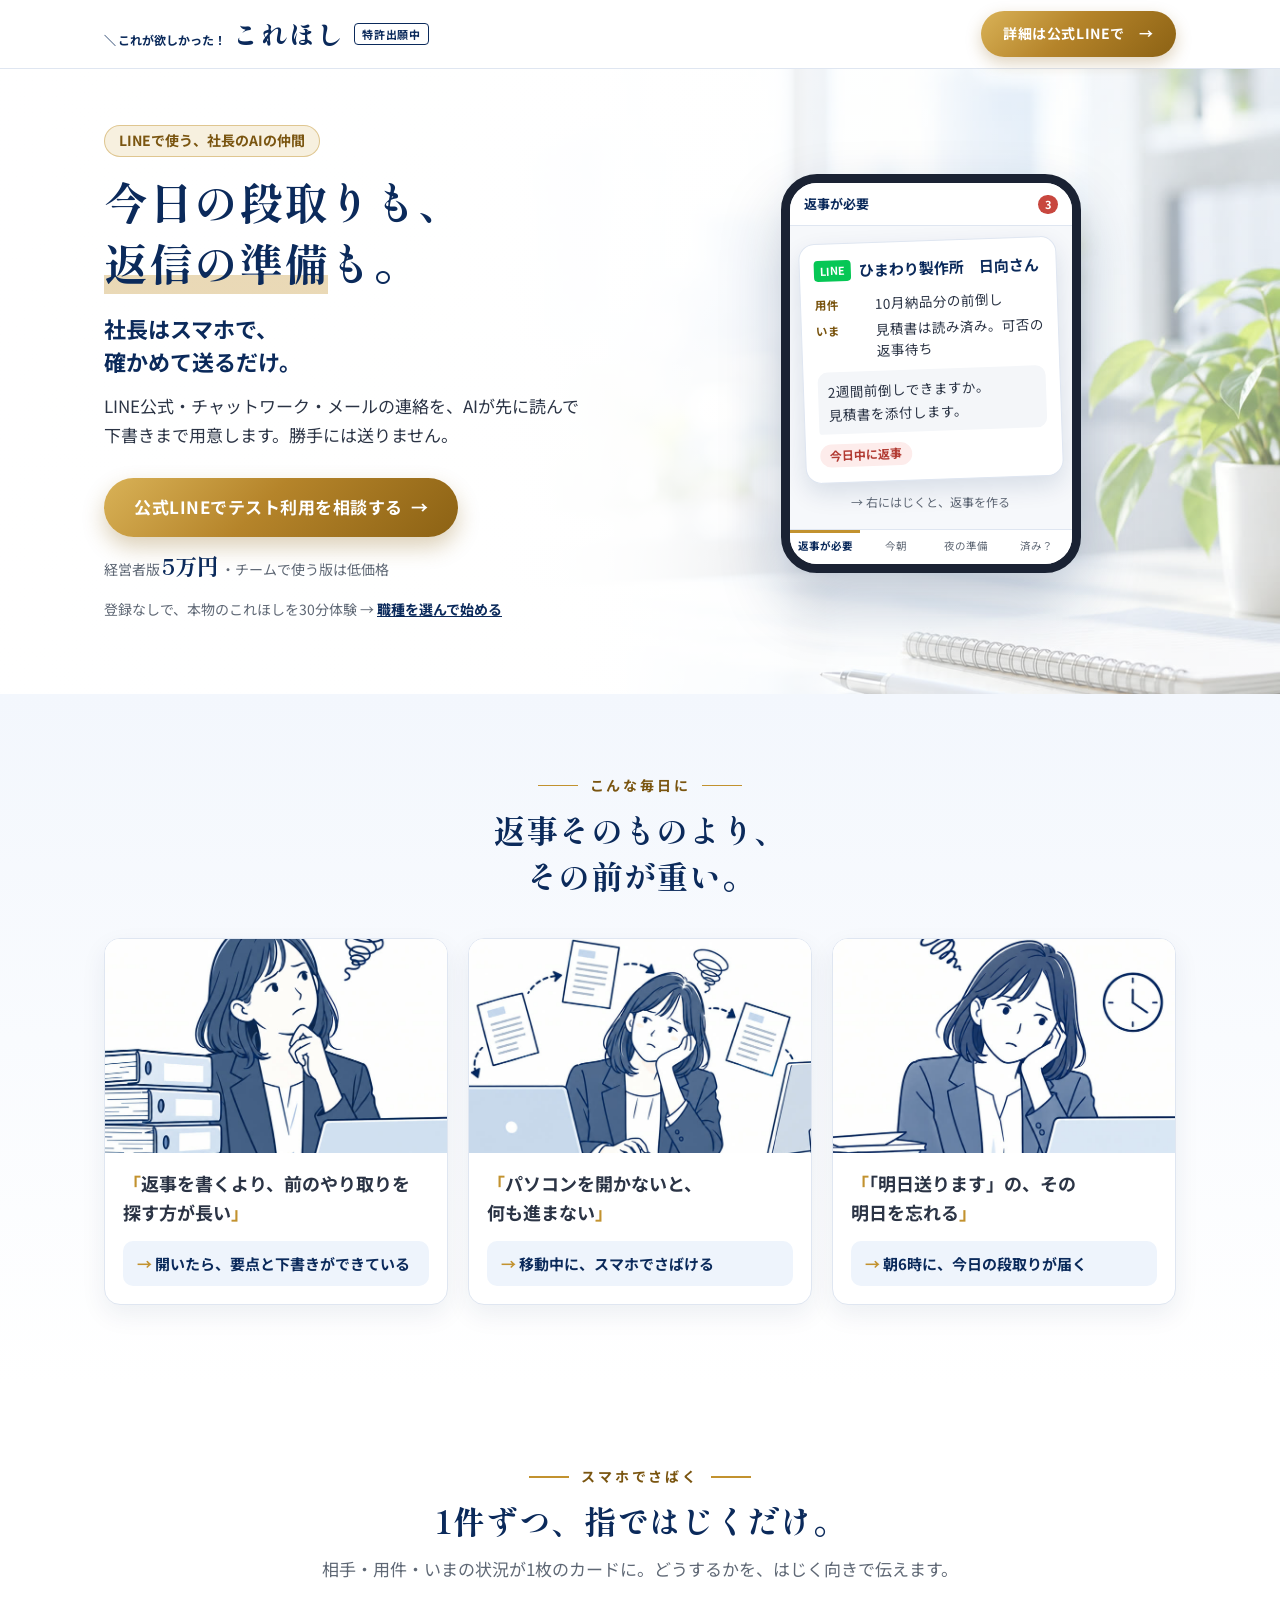
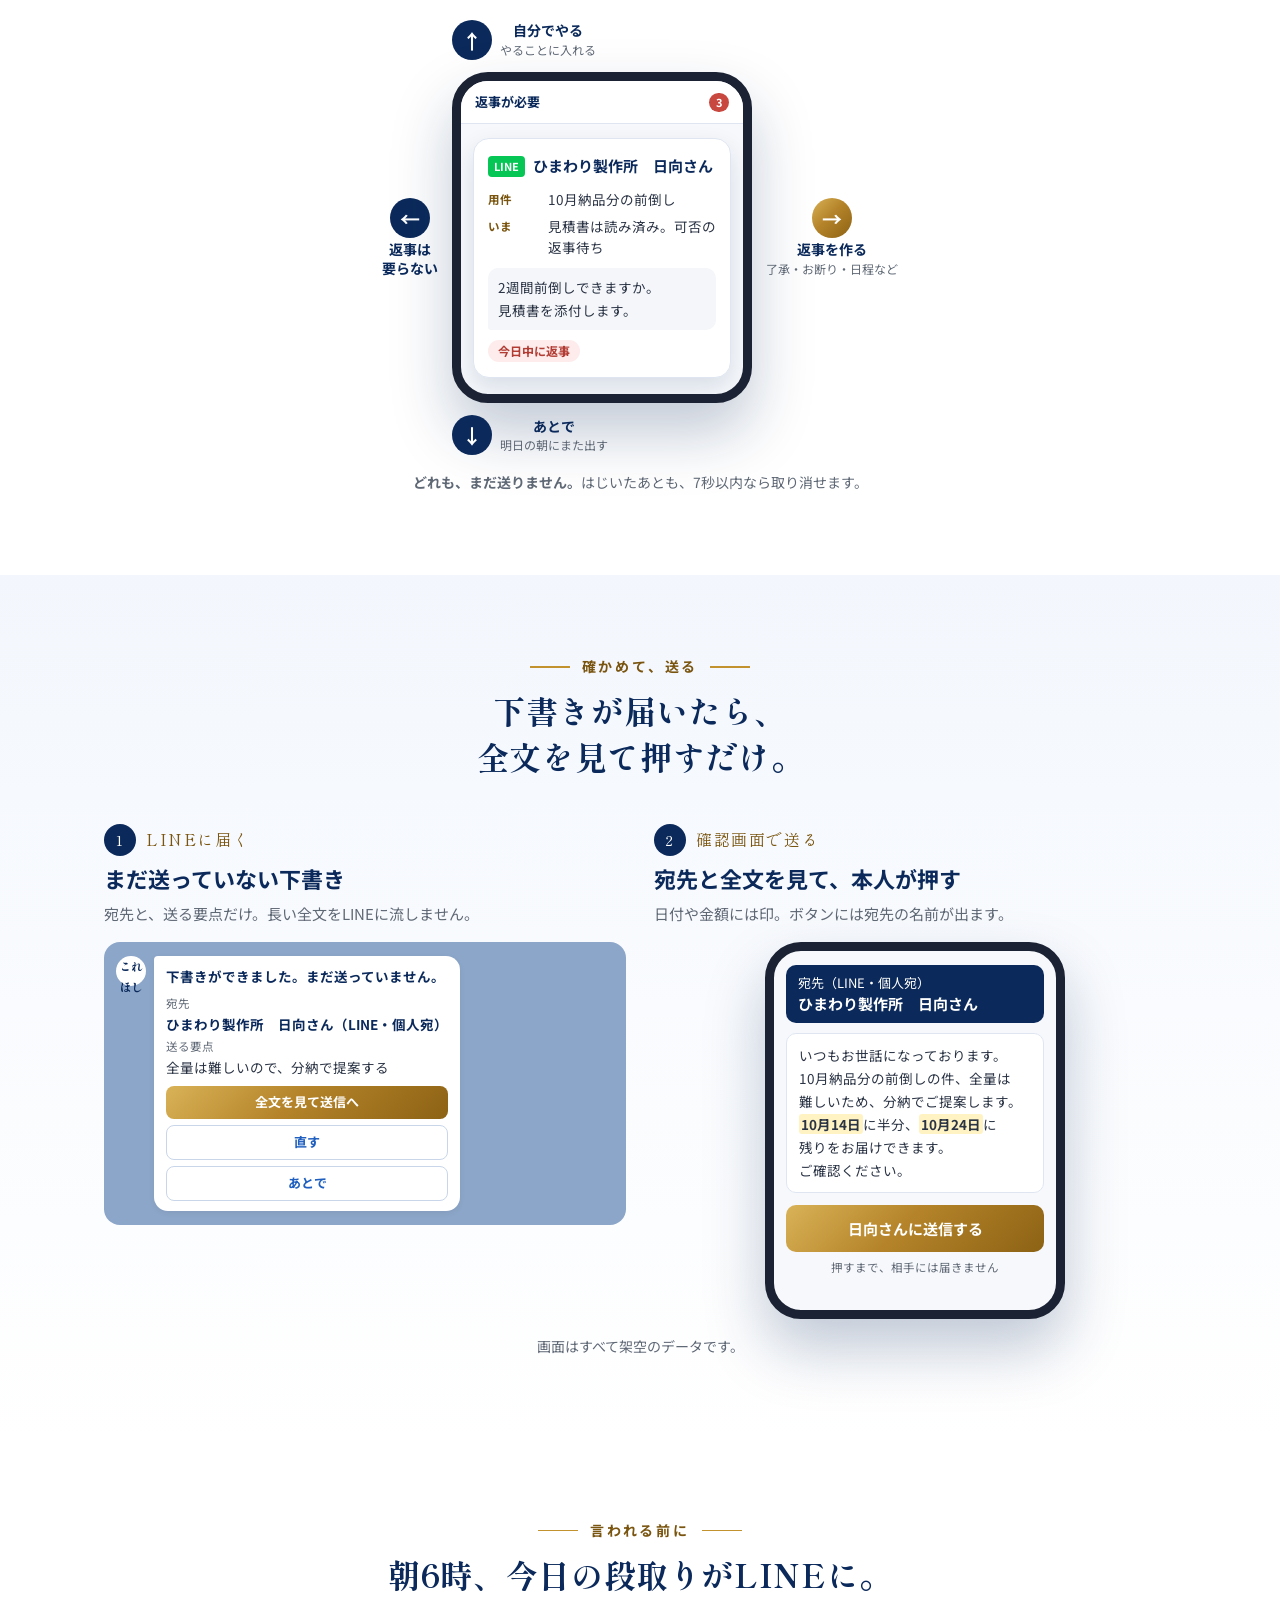
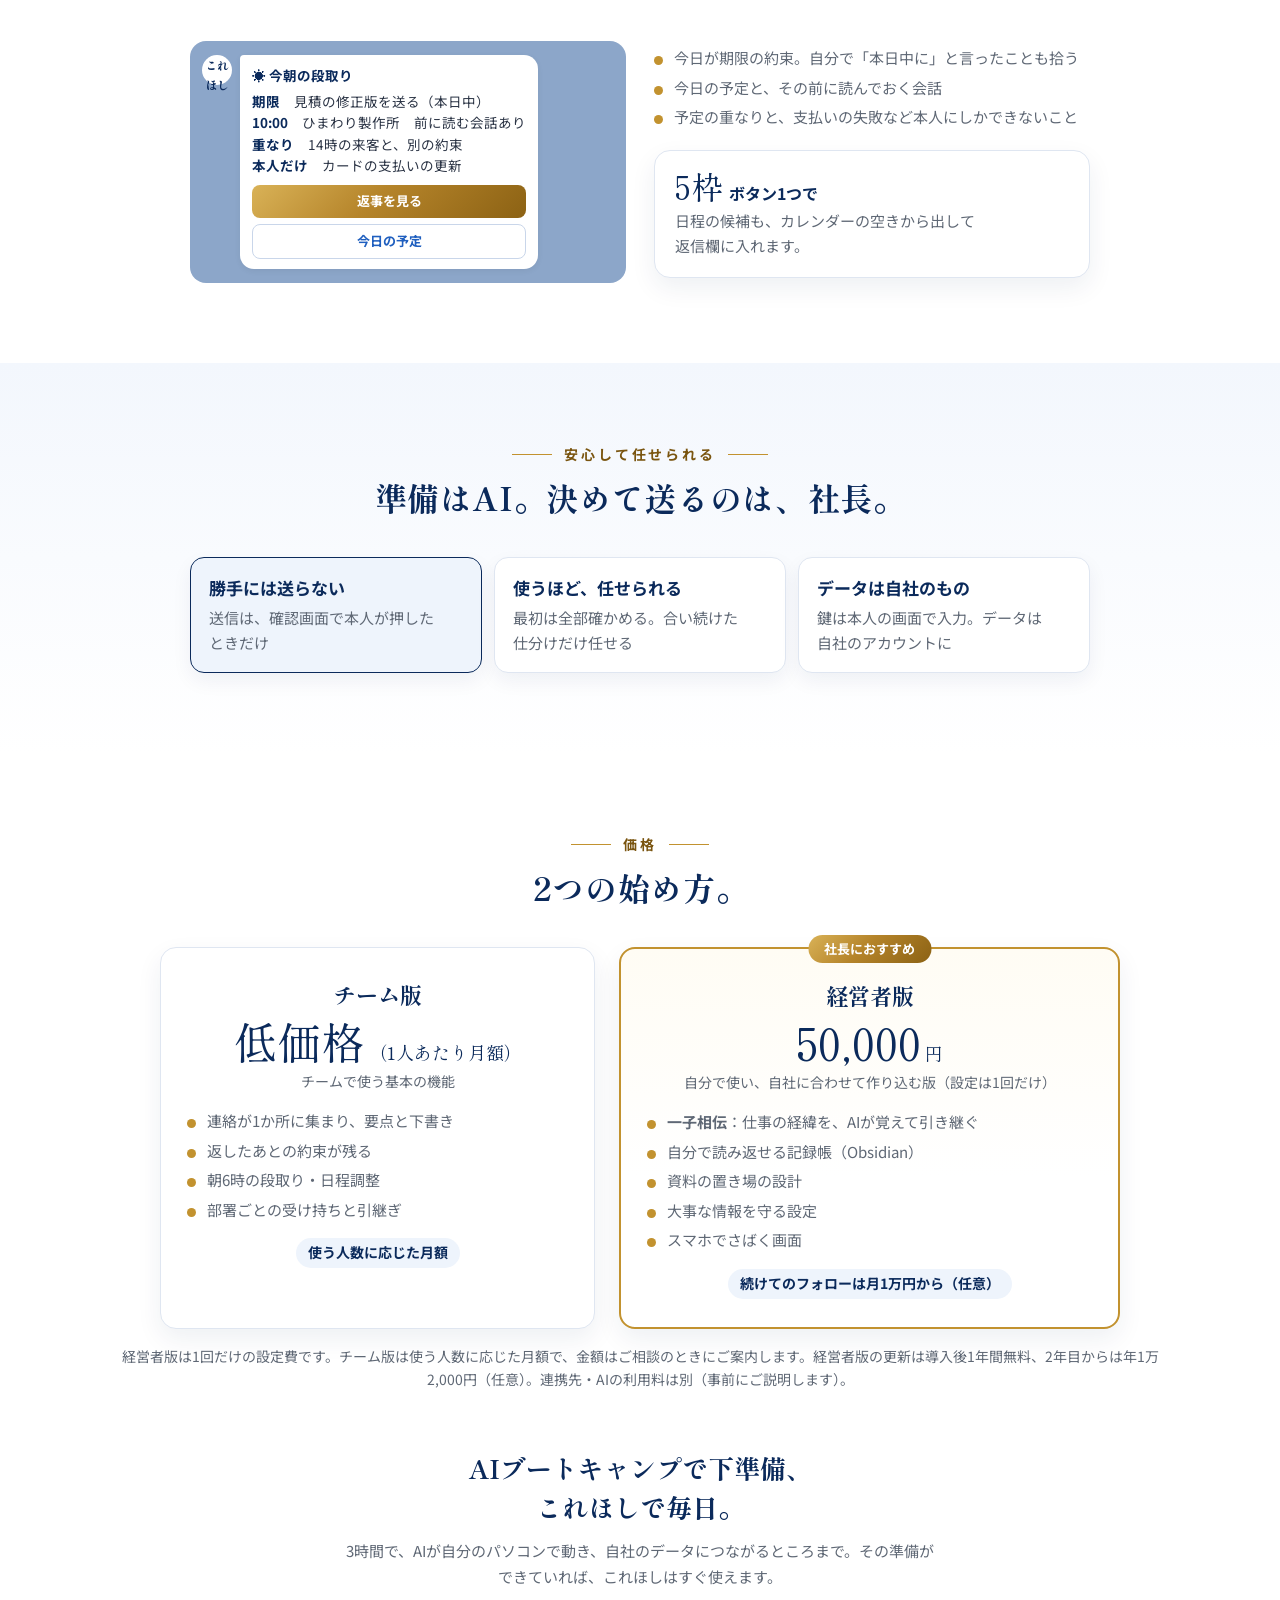
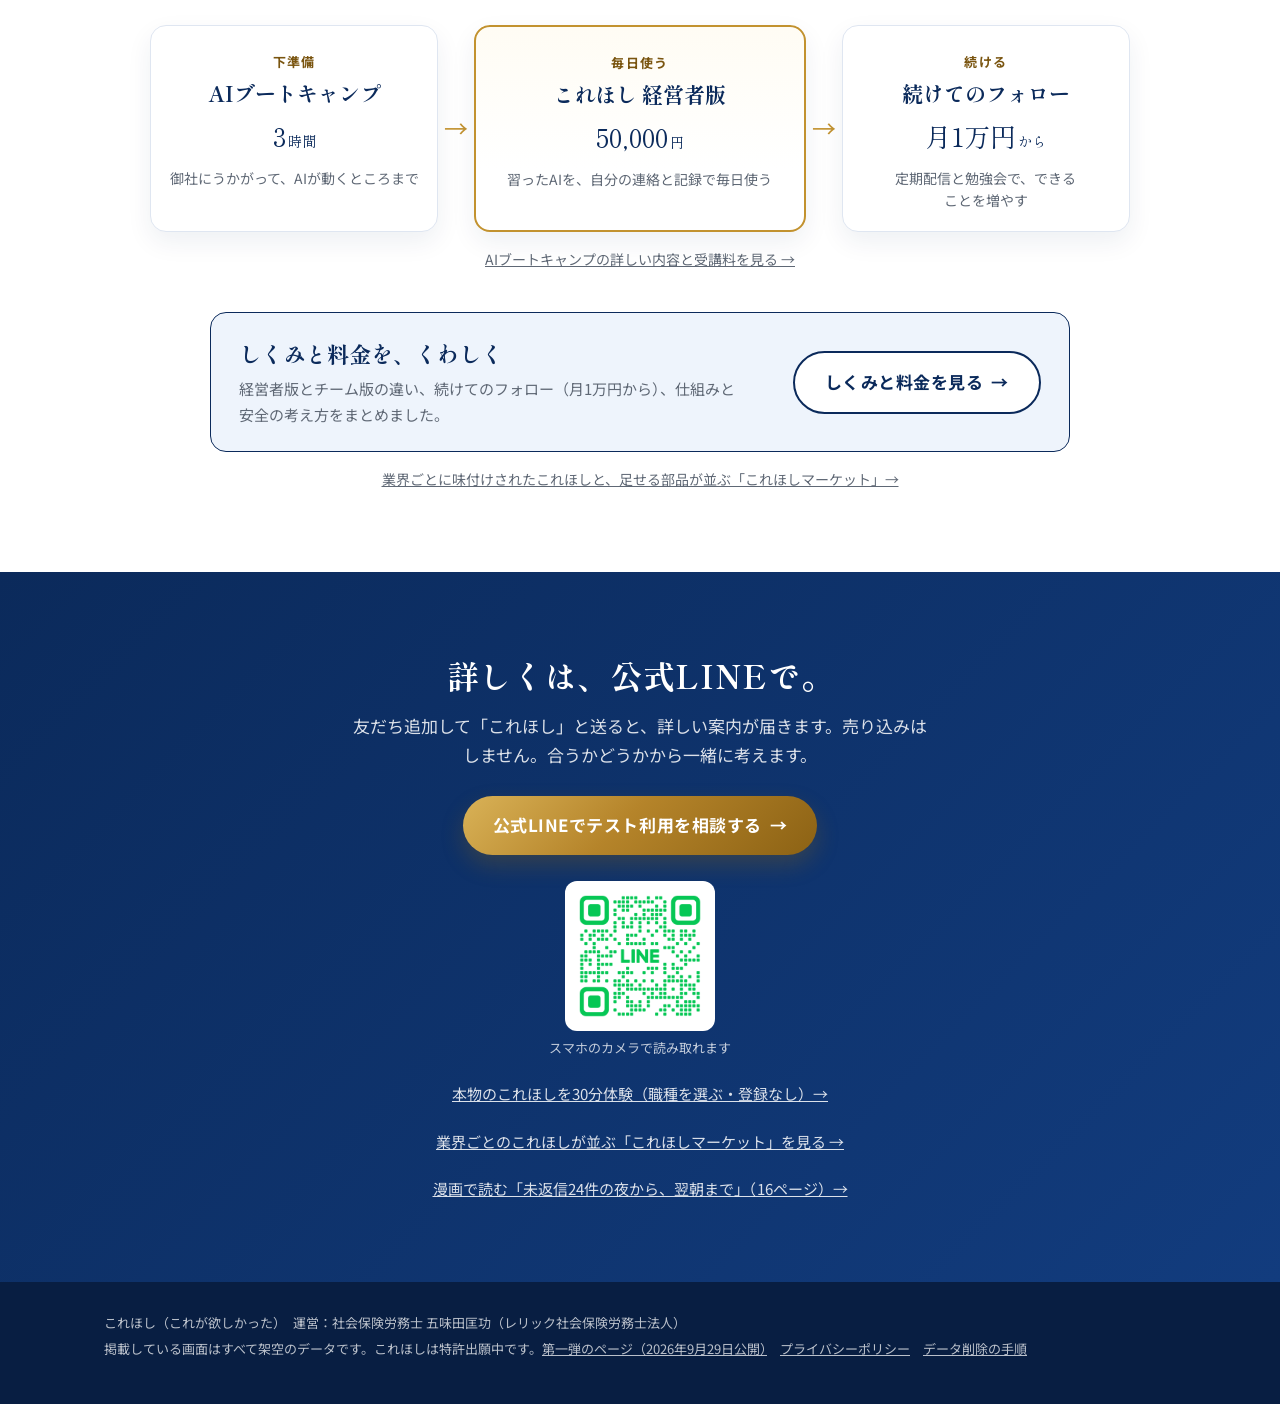
==== index.html @ 4a2bc871 "LPを最新の方針に：料金を経営者版5万円・チーム版（低価格の月額）に、呼び方を秘書から仲間に、個人LINEの取り込みを正確に Co-Authored-By: Claude Opus 5.5 <nore" ====
<!DOCTYPE html>
<html lang="ja">
<head>
<meta charset="utf-8">
<meta name="viewport" content="width=device-width,initial-scale=1">
<title>これほし｜LINEで使う、社長のAIの仲間</title>
<meta name="description" content="今日の段取りも、返信の準備も。連絡はAIが先に読んで下書きまで。社長はスマホで、はじいて、確かめて、送るだけ。勝手には送りません。">
<meta property="og:title" content="これほし｜LINEで使う、社長のAIの仲間">
<meta property="og:description" content="今日の段取りも、返信の準備も。社長はスマホで、確かめて送るだけ。">
<link rel="preconnect" href="https://fonts.googleapis.com"><link rel="preconnect" href="https://fonts.gstatic.com" crossorigin>
<link href="https://fonts.googleapis.com/css2?family=Shippori+Mincho+B1:wght@600;700;800&family=Noto+Sans+JP:wght@400;500;700;900&display=swap" rel="stylesheet">
<link rel="stylesheet" href="css/site.css">
</head>
<body>

<header class="top"><div class="w">
  <a class="logo" href="#">これほし<small>これが欲しかった</small><span class="pat">特許出願中</span></a>
  <a class="cta" href="https://line.me/R/ti/p/@232zafzm">詳細は<span class="long">公式</span>LINEで</a>
</div></header>

<!-- 1. トップ -->
<section class="hero"><div class="w">
  <div>
    <span class="tag">LINEで使う、社長のAIの仲間</span>
    <h1>今日の段取りも、<br><span class="mk">返信の準備</span>も。</h1>
    <p class="sub">社長はスマホで、<br>確かめて送るだけ。</p>
    <p class="p">LINE公式・チャットワーク・メールの連絡を、AIが先に読んで下書きまで用意します。勝手には送りません。</p>
    <div class="cta"><a class="btn" href="https://line.me/R/ti/p/@232zafzm">公式LINEでテスト利用を相談する</a><span class="price1">経営者版<b>5万円</b>・チームで使う版は低価格</span></div>
    <p class="try">登録なしで、本物のこれほしを30分体験 → <a href="demo/taiken.html">職種を選んで始める</a></p>
  </div>
  <div class="phone" aria-label="スマホ版の見本">
    <div class="pbar">返事が必要<small>3</small></div>
    <div class="pbody">
      <div class="sc">
        <div class="who"><span class="tagl">LINE</span>ひまわり製作所　日向さん</div>
        <dl><dt>用件</dt><dd>10月納品分の前倒し</dd><dt>いま</dt><dd>見積書は読み済み。可否の返事待ち</dd></dl>
        <q>2週間前倒しできますか。見積書を添付します。</q>
        <span class="due">今日中に返事</span>
      </div>
      <p class="fake" style="text-align:center;margin-top:12px">→ 右にはじくと、返事を作る</p>
    </div>
    <div class="tabs"><span class="on">返事が必要</span><span>今朝</span><span>夜の準備</span><span>済み？</span></div>
  </div>
</div></section>

<!-- 2. こんな毎日に -->
<section class="soft"><div class="w">
  <div class="kk">こんな毎日に</div>
  <h2>返事そのものより、<br>その前が重い。</h2>
  <ul class="pain">
    <li><img src="img/line/a3.jpg" alt=""><p class="q">返事を書くより、前のやり取りを探す方が長い</p><p class="a">開いたら、要点と下書きができている</p></li>
    <li><img src="img/line/a5.jpg" alt=""><p class="q">パソコンを開かないと、何も進まない</p><p class="a">移動中に、スマホでさばける</p></li>
    <li><img src="img/line/a1.jpg" alt=""><p class="q">「明日送ります」の、その明日を忘れる</p><p class="a">朝6時に、今日の段取りが届く</p></li>
  </ul>
</div></section>

<!-- 3. スマホでさばく -->
<section><div class="w">
  <div class="kk">スマホでさばく</div>
  <h2>1件ずつ、指ではじくだけ。</h2>
  <p class="lead">相手・用件・いまの状況が1枚のカードに。どうするかを、はじく向きで伝えます。</p>
  <div class="swipe" style="margin-top:36px">
    <div class="dir up"><i>↑</i><span>自分でやる<br><small>やることに入れる</small></span></div>
    <div class="dir l"><i>←</i><span>返事は<br>要らない</span></div>
    <div class="phone">
      <div class="pbar">返事が必要<small>3</small></div>
      <div class="pbody">
        <div class="sc" style="transform:none">
          <div class="who"><span class="tagl">LINE</span>ひまわり製作所　日向さん</div>
          <dl><dt>用件</dt><dd>10月納品分の前倒し</dd><dt>いま</dt><dd>見積書は読み済み。可否の返事待ち</dd></dl>
          <q>2週間前倒しできますか。見積書を添付します。</q>
          <span class="due">今日中に返事</span>
        </div>
      </div>
    </div>
    <div class="dir r"><i>→</i><span>返事を作る<br><small>了承・お断り・日程など</small></span></div>
    <div class="dir dn"><i>↓</i><span>あとで<br><small>明日の朝にまた出す</small></span></div>
  </div>
  <p class="note"><b>どれも、まだ送りません。</b>はじいたあとも、7秒以内なら取り消せます。</p>
</div></section>

<!-- 4. 確かめて、送る -->
<section class="soft"><div class="w">
  <div class="kk">確かめて、送る</div>
  <h2>下書きが届いたら、<br>全文を見て押すだけ。</h2>
  <div class="duo">
    <div class="step2">
      <span class="n"><i>1</i>LINEに届く</span>
      <h3>まだ送っていない下書き</h3>
      <p>宛先と、送る要点だけ。長い全文をLINEに流しません。</p>
      <div class="lt">
        <div class="from"><span class="ic">これ<br>ほし</span><div class="bub"><div class="t">下書きができました。まだ送っていません。</div><span class="k">宛先</span><br><b>ひまわり製作所　日向さん（LINE・個人宛）</b><br><span class="k">送る要点</span><br>全量は難しいので、分納で提案する<div class="bts"><span class="main">全文を見て送信へ</span><span>直す</span><span>あとで</span></div></div></div>
      </div>
    </div>
    <div class="step2">
      <span class="n"><i>2</i>確認画面で送る</span>
      <h3>宛先と全文を見て、本人が押す</h3>
      <p>日付や金額には印。ボタンには宛先の名前が出ます。</p>
      <div class="phone cf"><div class="pbody">
        <div class="to">宛先（LINE・個人宛）<b>ひまわり製作所　日向さん</b></div>
        <div class="body">いつもお世話になっております。10月納品分の前倒しの件、全量は難しいため、分納でご提案します。<em>10月14日</em>に半分、<em>10月24日</em>に残りをお届けできます。ご確認ください。</div>
        <div class="sendb">日向さんに送信する</div>
        <p class="nb">押すまで、相手には届きません</p>
      </div></div>
    </div>
  </div>
  <p class="note">画面はすべて架空のデータです。</p>
</div></section>

<!-- 5. 朝の段取り -->
<section><div class="w">
  <div class="kk">言われる前に</div>
  <h2>朝6時、今日の段取りがLINEに。</h2>
  <div class="duo" style="max-width:900px;margin-left:auto;margin-right:auto">
    <div class="lt">
      <div class="from"><span class="ic">これ<br>ほし</span><div class="bub"><div class="t">☀ 今朝の段取り</div>
        <b>期限</b>　見積の修正版を送る（本日中）<br><b>10:00</b>　ひまわり製作所　前に読む会話あり<br><b>重なり</b>　14時の来客と、別の約束<br><b>本人だけ</b>　カードの支払いの更新
        <div class="bts"><span class="main">返事を見る</span><span>今日の予定</span></div></div></div>
    </div>
    <div>
      <ul class="bul" style="margin-top:0">
        <li>今日が期限の約束。自分で「本日中に」と言ったことも拾う</li>
        <li>今日の予定と、その前に読んでおく会話</li>
        <li>予定の重なりと、支払いの失敗など本人にしかできないこと</li>
      </ul>
      <div class="pcard" style="margin-top:20px;padding:18px 20px">
        <div class="big" style="font-size:32px">5枠<small>ボタン1つで</small></div>
        <p style="margin-top:4px">日程の候補も、カレンダーの空きから出して返信欄に入れます。</p>
      </div>
    </div>
  </div>
</div></section>

<!-- 6. 約束 -->
<section class="soft"><div class="w">
  <div class="kk">安心して任せられる</div>
  <h2>準備はAI。決めて送るのは、社長。</h2>
  <div class="promise">
    <div class="key"><b>勝手には送らない</b>送信は、確認画面で本人が押したときだけ</div>
    <div><b>使うほど、任せられる</b>最初は全部確かめる。合い続けた仕分けだけ任せる</div>
    <div><b>データは自社のもの</b>鍵は本人の画面で入力。データは自社のアカウントに</div>
  </div>
</div></section>

<!-- 7. 価格 -->
<section><div class="w">
  <div class="kk">価格</div>
  <h2>2つの始め方。</h2>
  <div class="plans">
    <div class="plan">
      <div class="t">チーム版</div>
      <div class="v">低価格<small>（1人あたり月額）</small></div>
      <p class="s">チームで使う基本の機能</p>
      <ul class="bul"><li>連絡が1か所に集まり、要点と下書き</li><li>返したあとの約束が残る</li><li>朝6時の段取り・日程調整</li><li>部署ごとの受け持ちと引継ぎ</li></ul>
      <div class="chips"><span>使う人数に応じた月額</span></div>
    </div>
    <div class="plan rec">
      <span class="badge">社長におすすめ</span>
      <div class="t">経営者版</div>
      <div class="v">50,000<small>円</small></div>
      <p class="s">自分で使い、自社に合わせて作り込む版（設定は1回だけ）</p>
      <ul class="bul"><li><b>一子相伝</b>：仕事の経緯を、AIが覚えて引き継ぐ</li><li>自分で読み返せる記録帳（Obsidian）</li><li>資料の置き場の設計</li><li>大事な情報を守る設定</li><li>スマホでさばく画面</li></ul>
      <div class="chips"><span>続けてのフォローは月1万円から（任意）</span></div>
    </div>
  </div>
  <p class="note">経営者版は1回だけの設定費です。チーム版は使う人数に応じた月額で、金額はご相談のときにご案内します。経営者版の更新は導入後1年間無料、2年目からは年1万2,000円（任意）。連携先・AIの利用料は別（事前にご説明します）。</p>
  <h3 style="text-align:center;margin-top:56px;font-family:var(--mincho);font-size:26px">AIブートキャンプで下準備、<br>これほしで毎日。</h3>
  <p class="lead" style="font-size:15px">3時間で、AIが自分のパソコンで動き、自社のデータにつながるところまで。その準備ができていれば、これほしはすぐ使えます。</p>
  <div class="path">
    <div class="pstep"><span class="t">下準備</span><b>AIブートキャンプ</b><div class="v">3<small>時間</small></div><p>御社にうかがって、AIが動くところまで</p></div>
    <div class="par">→</div>
    <div class="pstep main"><span class="t">毎日使う</span><b>これほし 経営者版</b><div class="v">50,000<small>円</small></div><p>習ったAIを、自分の連絡と記録で毎日使う</p></div>
    <div class="par">→</div>
    <div class="pstep"><span class="t">続ける</span><b>続けてのフォロー</b><div class="v">月1万円<small>から</small></div><p>定期配信と勉強会で、できることを増やす</p></div>
  </div>
  <p class="note"><a href="https://mgomita-ui.github.io/hatarakikata4-lp/bootcamp/">AIブートキャンプの詳しい内容と受講料を見る →</a></p>
  <div class="more" style="margin-top:40px">
    <div><h3>しくみと料金を、くわしく</h3><p>経営者版とチーム版の違い、続けてのフォロー（月1万円から）、仕組みと安全の考え方をまとめました。</p></div>
    <a class="btn line" href="more/">しくみと料金を見る</a>
  </div>
  <p class="note"><a href="market/">業界ごとに味付けされたこれほしと、足せる部品が並ぶ「これほしマーケット」→</a></p>
</div></section>

<!-- 8. 最後 -->
<section class="last"><div class="w">
  <h2>詳しくは、公式LINEで。</h2>
  <p>友だち追加して「これほし」と送ると、詳しい案内が届きます。売り込みはしません。合うかどうかから一緒に考えます。</p>
  <a class="btn" href="https://line.me/R/ti/p/@232zafzm">公式LINEでテスト利用を相談する</a>
  <div><div class="qr"><img src="img/line-qr.png" alt="公式LINEの友だち追加QRコード" width="150" height="150"><span>スマホのカメラで読み取れます</span></div></div>
  <a class="sub2" href="demo/taiken.html">本物のこれほしを30分体験（職種を選ぶ・登録なし）→</a>
  <a class="sub2" href="market/">業界ごとのこれほしが並ぶ「これほしマーケット」を見る →</a>
  <a class="sub2" href="manga/">漫画で読む「未返信24件の夜から、翌朝まで」（16ページ）→</a>
</div></section>

<footer><div class="w">
  <p>これほし（これが欲しかった）　運営：社会保険労務士 五味田匡功（レリック社会保険労務士法人）</p>
  <p>掲載している画面はすべて架空のデータです。これほしは特許出願中です。<a href="v1/">第一弾のページ（2026年9月29日公開）</a>　<a href="privacy.html">プライバシーポリシー</a>　<a href="data-deletion.html">データ削除の手順</a></p>
</div></footer>
<script src="js/motion.js" defer></script>
</body>
</html>
---- css/site.css ----
/* これほし 共通の見た目（1通目＝まず見る版 index.html／2通目＝詳しい版 more/ で共用）
   文字の決まり（2026-10-03、GPT-6と相談）：明朝＝大見出しと核の一言だけ。本文・小見出し・ボタンはゴシック。
   大きさは5段：PC 44/32/22/17/14、スマホ 30/24/20/16/14。強調は1画面2〜3か所、マーカーは1か所。 */
:root{--blue:#0B2A5B;--blue2:#081E42;--sky:#1F5FBF;--soft:#EEF4FC;--ink:#2b3445;--ink2:#5F6875;--line:#dfe6f1;
  --gold:#C2922F;--gold-deep:#7A5510;--gold-soft:#F7F0DF;--goldgrad:linear-gradient(135deg,#D9B257 0%,#B5842A 45%,#8C6214 100%);
  --red:#c8473f;--green:#06c755;--mincho:"Shippori Mincho B1","Noto Serif JP","Yu Mincho",serif}
*{box-sizing:border-box}
html{scroll-behavior:smooth}
body{margin:0;font-family:"Noto Sans JP",sans-serif;color:var(--ink);background:#fff;font-size:17px;line-height:1.7;word-break:auto-phrase;line-break:strict;-webkit-font-smoothing:antialiased}
img,video{max-width:100%;display:block}
a{color:inherit}
.w{max-width:1120px;margin:0 auto;padding:0 24px}
h1,h2{font-family:var(--mincho);font-weight:700;color:var(--blue);letter-spacing:.02em;margin:0;text-wrap:balance}
h1{font-size:44px;line-height:1.4}
h2{font-size:32px;line-height:1.45;text-align:center}
h3{font-size:22px;line-height:1.5;color:var(--blue);margin:0;font-weight:700}
p{margin:0;text-wrap:pretty}
.lead{text-align:center;color:var(--ink2);margin:12px auto 0;max-width:660px}
.mk{background:linear-gradient(transparent 70%,rgba(194,146,47,.35) 70%)}
.kk{display:flex;align-items:center;justify-content:center;gap:12px;color:var(--gold-deep);font-size:14px;font-weight:700;letter-spacing:.2em;margin-bottom:8px}
.kk:before,.kk:after{content:"";width:40px;height:1.5px;background:var(--gold)}
section{padding:80px 0}
section.soft{background:linear-gradient(180deg,#F3F7FD 0%,#fff 100%)}
.btn{display:inline-block;background:var(--goldgrad);color:#fff;font-weight:700;text-decoration:none;border-radius:999px;padding:15px 30px;font-size:17px;letter-spacing:.03em;box-shadow:0 10px 22px rgba(140,98,20,.3);text-align:center}
.btn:after{content:"→";margin-left:8px}
.btn:hover{filter:brightness(1.06)}
.btn.line{background:#fff;color:var(--blue);border:2px solid var(--blue);box-shadow:none}
.pat{display:inline-block;font-size:11px;font-weight:700;color:var(--blue);border:1.5px solid var(--blue);border-radius:4px;padding:1px 7px;letter-spacing:.06em;vertical-align:3px;font-family:"Noto Sans JP",sans-serif}
.note{text-align:center;margin-top:16px;font-size:14px;color:var(--ink2)}
.fake{font-size:12px;color:var(--ink2)}

/* ヘッダー */
.top{position:sticky;top:0;z-index:10;background:rgba(255,255,255,.94);backdrop-filter:blur(8px);border-bottom:1px solid var(--line)}
.top .w{display:flex;align-items:center;justify-content:space-between;height:64px;gap:12px}
.logo{font-family:var(--mincho);font-weight:800;font-size:24px;color:var(--blue);text-decoration:none;letter-spacing:.04em;display:flex;align-items:center;gap:10px;white-space:nowrap}
.top .btn{padding:9px 18px;font-size:14px;box-shadow:0 6px 14px rgba(140,98,20,.25)}

/* トップ */
.hero{position:relative;background:#F4F8FD url(../img/line/hero-bg.jpg) right center/cover no-repeat;padding:56px 0 72px}
.hero:before{content:"";position:absolute;inset:0;background:linear-gradient(100deg,rgba(255,255,255,.98) 0%,rgba(255,255,255,.95) 48%,rgba(255,255,255,.6) 75%,rgba(255,255,255,.35) 100%)}
.hero .w{position:relative;display:grid;grid-template-columns:1.05fr .95fr;gap:40px;align-items:center}
.hero .tag{display:inline-block;font-size:14px;font-weight:700;color:var(--gold-deep);background:var(--gold-soft);border:1px solid rgba(194,146,47,.45);border-radius:999px;padding:3px 14px;margin-bottom:14px}
.hero .sub{font-size:22px;font-weight:700;color:var(--blue);margin-top:18px;line-height:1.5}
.hero .p{margin-top:14px}
.hero .cta{margin-top:28px;display:flex;flex-wrap:wrap;align-items:center;gap:10px 18px}
.hero .try{margin-top:14px;font-size:14px;color:var(--ink2)}.hero .try a{color:var(--blue);font-weight:700}
.price1{font-size:14px;color:var(--ink2)}.price1 b{font-family:var(--mincho);font-size:22px;color:var(--blue);margin:0 2px}
.who1{margin-top:18px;font-size:14px;color:var(--ink2);display:flex;gap:10px;align-items:center}
.who1:before{content:"";width:22px;height:1.5px;background:var(--gold);flex:none}

/* スマホの枠 */
.phone{width:300px;max-width:100%;margin:0 auto;border:9px solid #1a2233;border-radius:36px;background:#f6f8fb;box-shadow:0 30px 60px rgba(11,42,91,.25);overflow:hidden}
.phone .pbar{background:#fff;border-bottom:1px solid var(--line);font-size:13px;font-weight:700;color:var(--blue);padding:10px 14px;display:flex;justify-content:space-between;align-items:center}
.phone .pbar small{font-size:11px;font-weight:700;color:#fff;background:var(--red);border-radius:999px;padding:0 7px}
.phone .pbody{padding:14px 12px 16px}
.phone .tabs{display:grid;grid-template-columns:repeat(4,1fr);border-top:1px solid var(--line);background:#fff}
.phone .tabs span{font-size:10.5px;text-align:center;padding:7px 0 9px;color:var(--ink2)}
.phone .tabs span.on{color:var(--blue);font-weight:700;box-shadow:inset 0 3px 0 var(--gold)}

/* さばくカード */
.sc{background:#fff;border:1px solid var(--line);border-radius:16px;box-shadow:0 10px 24px rgba(11,42,91,.12);padding:14px;transform:rotate(-2deg)}
.sc .who{display:flex;align-items:center;gap:8px;font-size:15px;font-weight:700;color:var(--blue)}
.tagl{font-size:11px;font-weight:700;color:#fff;background:var(--green);border-radius:4px;padding:1px 6px}
.sc dl{margin:10px 0 0;display:grid;grid-template-columns:52px 1fr;gap:6px 8px;font-size:13.5px;line-height:1.55}
.sc dt{font-size:11.5px;font-weight:700;color:var(--gold-deep);padding-top:2px}
.sc dd{margin:0}
.sc q{display:block;background:#f4f6f9;border-radius:10px 10px 10px 3px;padding:8px 10px;margin-top:10px;font-size:13.5px;quotes:none}
.sc .due{display:inline-block;margin-top:10px;font-size:12px;font-weight:700;color:#b23b33;background:#fdeceb;border-radius:999px;padding:1px 10px}
.swipe{display:grid;grid-template-columns:auto 300px auto;grid-template-rows:auto auto auto;gap:12px 14px;align-items:center;justify-content:center}
.swipe .phone{grid-column:2;grid-row:2}
.dir{display:flex;flex-direction:column;align-items:center;gap:2px;font-size:14px;font-weight:700;color:var(--blue);text-align:center;line-height:1.35}
.dir i{font-style:normal;width:40px;height:40px;border-radius:50%;display:grid;place-items:center;font-size:20px;color:#fff;background:var(--blue)}
.dir small{font-size:12px;font-weight:400;color:var(--ink2)}
.dir.r i{background:var(--goldgrad)}
.dir.up{grid-column:2;grid-row:1}.dir.l{grid-column:1;grid-row:2}.dir.r{grid-column:3;grid-row:2}.dir.dn{grid-column:2;grid-row:3}
.dir.up,.dir.dn{flex-direction:row;gap:8px}

/* LINEのトーク */
.lt{background:#8ca6c9;border-radius:16px;padding:14px 12px;display:flex;flex-direction:column;gap:10px}
.lt .from{display:flex;gap:8px;align-items:flex-start}
.lt .ic{width:30px;height:30px;border-radius:50%;background:#fff;color:var(--blue);font-family:var(--mincho);font-weight:800;font-size:12px;display:grid;place-items:center;flex:none}
.lt .bub{background:#fff;border-radius:4px 14px 14px 14px;padding:10px 12px;font-size:13.5px;line-height:1.6;max-width:100%;box-shadow:0 2px 6px rgba(0,0,0,.06)}
.lt .bub b{color:var(--blue)}
.lt .bub .t{font-weight:700;color:var(--blue);margin-bottom:4px}
.lt .bub .k{font-size:11.5px;color:var(--ink2)}
.lt .bts{display:flex;flex-direction:column;gap:6px;margin-top:8px}
.lt .bts span{display:block;text-align:center;font-size:13px;font-weight:700;color:var(--sky);border:1px solid #c9d6ea;border-radius:8px;padding:6px 0}
.lt .bts span.main{background:var(--goldgrad);color:#fff;border:0}

/* 確認画面 */
.cf .to{position:relative;background:var(--blue);color:#fff;border-radius:10px;padding:8px 12px;font-size:13px;line-height:1.5}
.cf .to b{display:block;font-size:15px}
.cf .body{background:#fff;border:1px solid var(--line);border-radius:10px;padding:10px 12px;margin-top:10px;font-size:13.5px;line-height:1.7}
.cf .body em{font-style:normal;background:#fff3c4;border-radius:3px;padding:0 2px;font-weight:700}
.cf .sendb{margin-top:12px;background:var(--goldgrad);color:#fff;font-weight:700;text-align:center;border-radius:10px;padding:11px 0;font-size:15px}
.cf .nb{font-size:11.5px;color:var(--ink2);text-align:center;margin-top:6px}

/* 2つ・3つ並べ */
.duo{margin-top:44px;display:grid;grid-template-columns:1fr 1fr;gap:28px;align-items:start}
.trio{margin-top:40px;display:grid;grid-template-columns:repeat(3,1fr);gap:20px}
.step2 .n{display:flex;align-items:center;gap:10px;font-family:var(--mincho);font-size:16px;color:var(--gold-deep);letter-spacing:.1em;margin-bottom:6px}
.step2 .n i{font-style:normal;width:32px;height:32px;border-radius:50%;background:var(--blue);color:#fff;display:grid;place-items:center;font-size:15px}
.step2 h3{margin-bottom:6px}
.step2 p{color:var(--ink2);font-size:15px;margin-bottom:16px}

/* 悩み */
.pain{list-style:none;padding:0;margin:40px 0 0;display:grid;grid-template-columns:repeat(3,1fr);gap:20px}
.pain li{background:#fff;border:1px solid var(--line);border-radius:16px;box-shadow:0 10px 26px rgba(11,42,91,.07);overflow:hidden;display:flex;flex-direction:column}
.pain img{width:100%;aspect-ratio:16/10;object-fit:cover;object-position:center 30%;background:#fff}
.pain .q{padding:16px 18px 0;font-size:18px;font-weight:700;color:var(--ink);line-height:1.6;flex:1}
.pain .q:before{content:"「";color:var(--gold)}.pain .q:after{content:"」";color:var(--gold)}
.pain .a{margin:14px 18px 18px;background:var(--soft);border-radius:10px;padding:10px 14px;font-size:15px;color:var(--blue);font-weight:700}
.pain .a:before{content:"→ ";color:var(--gold)}

/* カード */
.pcard{background:#fff;border:1px solid var(--line);border-radius:16px;box-shadow:0 10px 26px rgba(11,42,91,.07);padding:24px}
.pcard .big{font-family:var(--mincho);font-size:44px;line-height:1.1;color:var(--blue)}
.pcard .big small{font-family:"Noto Sans JP";font-size:16px;font-weight:700;margin-left:6px}
.pcard h3{margin-top:8px}
.pcard p{margin-top:8px;font-size:15px;color:var(--ink2)}
.mini{margin-top:16px;display:flex;flex-direction:column;gap:6px}
.mini div{display:grid;grid-template-columns:72px 1fr;gap:10px;align-items:center;background:var(--soft);border-radius:8px;padding:7px 12px;font-size:14px}
.mini div b{font-size:12px;color:var(--blue);background:#fff;border:1px solid #c9d6ea;border-radius:999px;text-align:center;padding:1px 0}
.mini div.hu{background:#fdeceb}.mini div.hu b{color:#b23b33;border-color:#efb9b4}
.slots div{grid-template-columns:28px 1fr auto;background:#fff;border:1px solid var(--line)}
.slots div i{font-style:normal;width:24px;height:24px;border-radius:50%;background:var(--blue);color:#fff;font-size:12px;display:grid;place-items:center}
.slots div small{font-size:12px;color:var(--ink2)}

/* 送るのは、あなた */
.promise{margin:36px auto 0;max-width:900px;display:grid;grid-template-columns:repeat(3,1fr);gap:12px}
.promise div{background:#fff;border:1px solid var(--line);border-radius:14px;padding:16px 18px;font-size:15px;color:var(--ink2);box-shadow:0 8px 20px rgba(11,42,91,.06)}
.promise div b{display:block;font-size:17px;color:var(--blue);margin-bottom:2px}
.promise div.key{background:var(--soft);border:1.5px solid var(--blue)}

/* 作り手 */
.maker{display:grid;grid-template-columns:auto 1fr;gap:28px;align-items:center;max-width:860px;margin:0 auto;background:#fff;border:1px solid var(--line);border-radius:16px;padding:28px 32px;box-shadow:0 10px 26px rgba(11,42,91,.07)}
.maker .seal{width:96px;height:96px;border-radius:50%;background:var(--blue);color:#fff;display:grid;place-items:center;font-family:var(--mincho);font-size:15px;text-align:center;line-height:1.35;box-shadow:inset 0 0 0 4px var(--blue),inset 0 0 0 6px var(--gold)}
.maker h2{text-align:left;font-size:26px}
.maker p{margin-top:10px;color:var(--ink2)}

/* 価格 */
.pricefig{margin-top:36px;display:grid;grid-template-columns:1fr 1fr;gap:24px;max-width:960px;margin-left:auto;margin-right:auto}
.pbox{background:#fff;border:1px solid var(--line);border-radius:16px;box-shadow:0 10px 26px rgba(11,42,91,.07);padding:28px;text-align:center}
.pbox .t{font-size:14px;font-weight:700;letter-spacing:.1em;color:var(--gold-deep)}
.pbox .v{font-family:var(--mincho);font-size:48px;color:var(--blue);line-height:1.3}
.pbox .v small{font-size:20px;margin-left:4px}
.pbox p{margin-top:8px;font-size:15px;color:var(--ink2)}
.chips{display:flex;flex-wrap:wrap;justify-content:center;gap:6px;margin-top:12px}
.chips span{font-size:14px;font-weight:700;color:var(--blue);background:var(--soft);border-radius:999px;padding:3px 12px}
.chips span.no{background:#f1f3f7;color:var(--ink2)}
.tl{list-style:none;padding:0;margin:14px 0 0;text-align:left}
.tl li{display:grid;grid-template-columns:64px 1fr;gap:10px;padding:8px 0;border-top:1px solid var(--line);font-size:15px}
.tl li:first-child{border-top:0}
.tl em{font-style:normal;font-family:var(--mincho);color:var(--gold-deep);font-weight:700}

/* 詳しい版へ／まず見る版へ */
.more{max-width:860px;margin:0 auto;display:grid;grid-template-columns:1fr auto;gap:20px;align-items:center;background:var(--soft);border:1.5px solid var(--blue);border-radius:16px;padding:24px 28px}
.more h3{font-family:var(--mincho)}
.more p{margin-top:6px;font-size:15px;color:var(--ink2)}

/* 最後 */
.last{background:linear-gradient(135deg,#0B2A5B 0%,#123C7E 100%);color:#fff;text-align:center}
.last h2{color:#fff}
.last p{color:rgba(255,255,255,.85);margin:14px auto 0;max-width:620px}
.last .btn{margin-top:26px}
.last .qr{display:inline-flex;flex-direction:column;align-items:center;gap:6px;margin-top:26px;font-size:13px;color:rgba(255,255,255,.75)}
.last .qr img{width:150px;height:150px;background:#fff;border-radius:12px;padding:8px}
.last .sub2{display:block;margin-top:22px;font-size:15px;color:rgba(255,255,255,.85)}
footer{background:var(--blue2);color:rgba(255,255,255,.72);padding:26px 0 40px;font-size:13px}
footer p{margin:4px 0}

/* 詳しい版の部品 */
.toc{display:flex;flex-wrap:wrap;justify-content:center;gap:8px;margin-top:22px}
.toc a{font-size:14px;font-weight:700;color:var(--blue);text-decoration:none;background:#fff;border:1px solid var(--line);border-radius:999px;padding:5px 14px}
.flow{margin-top:44px;display:flex;flex-direction:column;gap:56px}
.step{display:grid;grid-template-columns:1fr 1.1fr;gap:44px;align-items:center}
.step:nth-child(even) .txt{order:2}
.step .n{display:inline-flex;align-items:center;gap:10px;font-family:var(--mincho);font-size:16px;color:var(--gold-deep);letter-spacing:.1em;margin-bottom:8px}
.step .n i{font-style:normal;width:34px;height:34px;border-radius:50%;background:var(--blue);color:#fff;display:grid;place-items:center;font-size:16px}
.step h3{font-size:26px}
.step p{margin-top:12px}
.step ul,.bul{list-style:none;padding:0;margin:14px 0 0}
.step li,.bul li{position:relative;padding-left:20px;margin:4px 0;color:var(--ink2);font-size:15px}
.step li:before,.bul li:before{content:"";position:absolute;left:0;top:.75em;width:9px;height:9px;border-radius:50%;background:var(--gold)}
.shot{border:1px solid var(--line);border-radius:14px;overflow:hidden;background:#fff;box-shadow:0 18px 40px rgba(11,42,91,.12)}
.shot img{aspect-ratio:4/3;object-fit:cover;object-position:top}
.shot.tall{max-width:360px;justify-self:center;width:100%}
.shot.tall video.stepvid,.shot.tall img{aspect-ratio:600/936;object-fit:contain}
.grow{margin-top:40px;display:grid;grid-template-columns:repeat(3,1fr);gap:20px}
.grow div{background:#fff;border:1px solid var(--line);border-radius:16px;box-shadow:0 10px 26px rgba(11,42,91,.07);padding:24px}
.grow b{display:block;font-family:var(--mincho);font-size:28px;color:var(--blue)}
.grow p{margin-top:6px;font-size:15px;color:var(--ink2)}
.grow ul{margin-top:10px}
.door{margin-top:40px;display:grid;grid-template-columns:1fr 56px 1.2fr;align-items:center;gap:0}
.door .box{background:#fff;border:1px solid var(--line);border-radius:16px;box-shadow:0 10px 26px rgba(11,42,91,.07);padding:20px}
.door .box .t{font-size:13px;font-weight:700;color:var(--gold-deep);letter-spacing:.1em}
.door .box h3{margin:2px 0 10px}
.door .ar{text-align:center;color:var(--gold);font-size:26px}
.bubq{background:var(--soft);border-radius:10px;padding:8px 12px;font-size:14px;margin-top:8px}
.bubq.ai{background:#fff;border:1px solid var(--line)}
.jev{display:flex;flex-direction:column;gap:8px;max-width:640px;margin:36px auto 0}
.jrow{display:grid;grid-template-columns:60px 1fr;gap:14px;align-items:center;background:var(--soft);border-radius:14px;padding:14px 16px}
.jrow .jb{width:52px;height:52px;border-radius:12px;display:grid;place-items:center;font-weight:900;color:#fff;background:var(--blue)}
.jrow .jb.ai{background:#fff;color:var(--blue);border:2px solid var(--blue)}
.jrow .jb.hu{background:var(--red)}
.jrow.hu{background:#fdeceb}
.jrow b{display:block;font-size:16px;color:var(--ink)}
.jrow span{font-size:14px;color:var(--ink2)}
.jar{text-align:center;color:var(--gold-deep);font-size:14px;font-weight:700}
.seats{display:flex;gap:8px;justify-content:center;margin-top:6px}
.seats span{font-size:14px;font-weight:700;color:var(--blue);background:#fff;border:1px dashed #b9c7df;border-radius:8px;padding:6px 18px}
.seats span.on{border:1.5px solid var(--gold);background:var(--gold-soft);color:var(--gold-deep)}
.fix{margin-top:36px;display:grid;grid-template-columns:1fr 1fr;gap:24px}
.fix .col{border-radius:16px;padding:24px}
.fix .keep{background:var(--soft);border:1.5px solid var(--blue)}
.fix .free{background:#fff;border:1px solid var(--line);box-shadow:0 10px 26px rgba(11,42,91,.07)}
.fix .col .t{font-size:13px;font-weight:700;letter-spacing:.1em;color:var(--gold-deep)}
.fix .col h3{margin:2px 0 6px}
.apps{display:grid;grid-template-columns:repeat(3,1fr);gap:10px;max-width:900px;margin:30px auto 0}
.tile{background:var(--soft);border-radius:12px;padding:12px 14px;display:grid;grid-template-columns:38px 1fr;gap:10px;align-items:center;font-size:14px}
.tile .ic{width:38px;height:38px;border-radius:9px;display:grid;place-items:center;color:#fff;font-weight:900;background:var(--blue)}
.tile b{display:block;font-size:15px;color:var(--ink)}
.tile.hu{background:#fdeceb}.tile.hu .ic{background:var(--red)}
.use{list-style:none;padding:0;margin:28px auto 0;max-width:960px;display:grid;grid-template-columns:repeat(3,1fr);gap:14px}
.use li{background:#fff;border:1px solid var(--line);border-radius:14px;padding:16px 18px;font-size:15px;color:var(--ink2)}
.use li b{display:block;font-size:17px;color:var(--blue);margin-bottom:4px}
.faq{max-width:820px;margin:32px auto 0}
.faq details{background:#fff;border:1px solid var(--line);border-radius:12px;padding:14px 18px;margin-bottom:10px}
.faq summary{cursor:pointer;font-weight:700;color:var(--blue)}
.faq details p{margin-top:8px;font-size:15px;color:var(--ink2)}
.mg-strip{display:flex;gap:10px;overflow-x:auto;padding:24px 4px 10px;scroll-snap-type:x mandatory}
.mg-strip a{flex:none;width:150px;scroll-snap-align:start;border:1px solid var(--line);border-radius:8px;overflow:hidden;background:#fff}
.mg-strip img{width:100%;aspect-ratio:1/1.41;object-fit:cover}

@media(max-width:860px){
  body{font-size:16px}
  .w{padding:0 20px}
  h1{font-size:30px}h2{font-size:24px}h3{font-size:20px}
  section{padding:56px 0}
  .hero{padding:28px 0 44px}
  .hero:before{background:rgba(255,255,255,.93)}
  .hero .w{grid-template-columns:1fr;gap:28px}
  .hero .sub{font-size:20px}
  .hero .btn{width:100%}
  .top .btn{padding:8px 12px;font-size:13px}
  .top .pat{display:none}
  .pain{grid-template-columns:1fr;gap:14px}
  .pain li{display:grid;grid-template-columns:38% 1fr;align-items:center}
  .pain img{height:100%;aspect-ratio:auto}
  .pain .q{padding:14px 14px 0;font-size:16px}
  .pain .a{grid-column:1/-1;margin:10px 14px 14px;font-size:14px}
  .swipe{grid-template-columns:1fr 1fr;grid-template-rows:auto auto auto}
  .swipe .phone{grid-column:1/-1;grid-row:2;width:280px}
  .dir.up{grid-column:1/-1;grid-row:1}.dir.dn{grid-column:1/-1;grid-row:4}
  .dir.l,.dir.r{grid-row:3;flex-direction:row;gap:8px}
  .dir.l{grid-column:1}.dir.r{grid-column:2}
  .duo,.trio,.pricefig,.promise,.grow,.fix,.use{grid-template-columns:1fr}
  .pcard .big{font-size:36px}
  .maker{grid-template-columns:1fr;padding:22px}
  .maker .seal{width:76px;height:76px;font-size:13px}
  .maker h2{font-size:22px}
  .pbox .v{font-size:36px}
  .more{grid-template-columns:1fr;padding:20px}
  .more .btn{width:100%}
  .step{grid-template-columns:1fr;gap:18px}
  .step:nth-child(even) .txt{order:0}
  .step h3{font-size:22px}
  .door{grid-template-columns:1fr}
  .door .ar{transform:rotate(90deg);height:40px}
  .apps{grid-template-columns:1fr 1fr}
}

/* 価格：通常版／社長版、続けてのフォロー（松竹梅）（2026-10-03） */
.plans{margin:36px auto 0;max-width:960px;display:grid;grid-template-columns:1fr 1.15fr;gap:24px;align-items:stretch}
.plan{position:relative;background:#fff;border:1px solid var(--line);border-radius:16px;box-shadow:0 10px 26px rgba(11,42,91,.07);padding:28px 26px}
.plan.rec{border:2px solid var(--gold);background:linear-gradient(180deg,#FFFCF4 0%,#fff 60%)}
.plan .badge{position:absolute;top:-14px;left:50%;transform:translateX(-50%);background:var(--goldgrad);color:#fff;font-size:13px;font-weight:700;border-radius:999px;padding:3px 16px;white-space:nowrap}
.plan .t{font-family:var(--mincho);font-size:22px;font-weight:700;color:var(--blue);text-align:center}
.plan .v{font-family:var(--mincho);font-size:44px;color:var(--blue);line-height:1.3;text-align:center}
.plan .v small{font-size:18px;margin-left:4px}
.plan .s{text-align:center;font-size:14px;color:var(--ink2)}
.plan .bul{margin-top:14px}
.plan .chips{margin-top:16px}
.cmp{width:100%;max-width:900px;margin:32px auto 0;border-collapse:separate;border-spacing:0;background:#fff;border:1px solid var(--line);border-radius:14px;overflow:hidden;font-size:15px}
.cmp th,.cmp td{padding:11px 14px;border-bottom:1px solid var(--line);text-align:center}
.cmp tr:last-child th,.cmp tr:last-child td{border-bottom:0}
.cmp th{background:var(--soft);color:var(--blue);font-weight:700}
.cmp td:first-child,.cmp th:first-child{text-align:left}
.cmp td:first-child small{display:block;font-size:13px;color:var(--ink2)}
.cmp .rec{background:#FFFCF4;color:var(--gold-deep);font-weight:700}
.cmp td.o{color:var(--blue);font-weight:900}
.cmp td.x{color:#b8c0cc}
.memo{max-width:900px;margin:32px auto 0;display:grid;grid-template-columns:1fr 1fr;gap:16px}
.memo div{border-radius:14px;padding:18px 20px;font-size:15px;color:var(--ink2)}
.memo .a{background:#f4f6f9}
.memo .b{background:var(--soft);border:1.5px solid var(--blue)}
.memo b{display:block;font-size:16px;color:var(--blue);margin-bottom:4px}
.run{margin:36px auto 0;max-width:1000px;display:grid;grid-template-columns:repeat(3,1fr);gap:18px;align-items:stretch}
.run .plan{padding:24px 22px}
.run .plan .t{font-size:20px}
.run .plan .v{font-size:36px}
.boot{max-width:900px;margin:36px auto 0;display:grid;grid-template-columns:auto 1fr;gap:20px;align-items:center;background:var(--gold-soft);border:1px solid rgba(194,146,47,.45);border-radius:16px;padding:22px 26px}
.boot .ic{width:64px;height:64px;border-radius:50%;background:var(--goldgrad);color:#fff;display:grid;place-items:center;font-family:var(--mincho);font-weight:800;font-size:14px;text-align:center;line-height:1.3}
.boot b{display:block;font-family:var(--mincho);font-size:20px;color:var(--blue)}
.boot p{margin-top:4px;font-size:15px;color:var(--ink2)}
@media(max-width:860px){
  .plans,.run,.memo{grid-template-columns:1fr}
  .plan .v{font-size:36px}
  .cmp{font-size:13.5px}.cmp th,.cmp td{padding:9px 8px}
  .boot{grid-template-columns:1fr;text-align:left}
}

/* 動き（2026-10-03）：見本の画面を、実際の操作の順に動かす。動きを減らす設定の人には止めた絵のまま */
@media (prefers-reduced-motion: no-preference){
  /* さばく：右→左→上→下の順にはじいて戻る（12秒で一巡） */
  .swipe .sc{animation:flick 12s ease-in-out infinite}
  @keyframes flick{
    0%,4%{transform:none;opacity:1}
    9%,15%{transform:translateX(80px) rotate(9deg);opacity:.45}
    20%,29%{transform:none;opacity:1}
    34%,40%{transform:translateX(-80px) rotate(-9deg);opacity:.45}
    45%,54%{transform:none;opacity:1}
    59%,65%{transform:translateY(-64px);opacity:.45}
    70%,79%{transform:none;opacity:1}
    84%,90%{transform:translateY(64px);opacity:.45}
    95%,100%{transform:none;opacity:1}
  }
  .swipe .dir i{animation:lit 12s ease-in-out infinite}
  .swipe .dir.r i{animation-delay:0s}
  .swipe .dir.l i{animation-delay:3s}
  .swipe .dir.up i{animation-delay:6s}
  .swipe .dir.dn i{animation-delay:9s}
  @keyframes lit{0%,4%{transform:none;box-shadow:none}9%,15%{transform:scale(1.25);box-shadow:0 0 0 9px rgba(194,146,47,.3)}20%,100%{transform:none;box-shadow:none}}
  /* トップのカード：右にはじく気配だけ、ゆっくり */
  .hero .sc{animation:nudge 5s ease-in-out infinite}
  @keyframes nudge{0%,60%,100%{transform:rotate(-2deg)}75%{transform:translateX(26px) rotate(4deg)}}
  /* 画面に入ったら、1つずつ出す */
  .rv{opacity:0;transform:translateY(14px);transition:opacity .6s ease,transform .6s ease}
  .rv.in{opacity:1;transform:none}
  .lt .bts span.main{animation:glow 2.6s ease-in-out infinite}
  @keyframes glow{0%,100%{box-shadow:none}50%{box-shadow:0 0 0 5px rgba(194,146,47,.25)}}
  /* 確認画面：日付に印が付き、送信ボタンが押される */
  .cf .body em{animation:mark 6s ease-in-out infinite}
  @keyframes mark{0%,15%{background:transparent}25%,100%{background:#fff3c4}}
  .cf .sendb{animation:press 6s ease-in-out infinite}
  @keyframes press{0%,55%{transform:none;filter:none}62%{transform:scale(.95);filter:brightness(.9)}70%,100%{transform:none;filter:none}}
}

/* ブートキャンプ → これほし → フォロー の道すじ（2026-10-03） */
.path{max-width:980px;margin:36px auto 0;display:grid;grid-template-columns:1fr 36px 1.15fr 36px 1fr;align-items:stretch}
.path .pstep{background:#fff;border:1px solid var(--line);border-radius:16px;box-shadow:0 10px 26px rgba(11,42,91,.07);padding:20px 18px;text-align:center}
.path .pstep.main{border:2px solid var(--gold);background:linear-gradient(180deg,#FFFCF4 0%,#fff 70%)}
.path .pstep .t{font-size:13px;font-weight:700;letter-spacing:.1em;color:var(--gold-deep)}
.path .pstep b{display:block;font-family:var(--mincho);font-size:21px;color:var(--blue);margin-top:4px;line-height:1.4}
.path .pstep .v{font-family:var(--mincho);font-size:26px;color:var(--blue);margin-top:6px}
.path .pstep .v small{font-size:14px;margin-left:2px}
.path .pstep p{margin-top:8px;font-size:14px;color:var(--ink2);line-height:1.6}
.path .par{display:grid;place-items:center;color:var(--gold);font-size:24px}
.map{max-width:900px;margin:28px auto 0;display:flex;flex-direction:column;gap:10px}
.map .r{display:grid;grid-template-columns:1fr 40px 1fr;align-items:center}
.map .r>div{background:#fff;border:1px solid var(--line);border-radius:12px;padding:12px 16px;font-size:15px;color:var(--ink2)}
.map .r>div b{display:block;font-size:16px;color:var(--blue)}
.map .r>div.k{background:var(--soft);border-color:#c9d6ea}
.map .r .ar{text-align:center;color:var(--gold);font-size:22px;background:none;border:0;padding:0}
.map .h{display:grid;grid-template-columns:1fr 40px 1fr;font-size:13px;font-weight:700;color:var(--gold-deep);letter-spacing:.1em;text-align:center}
@media(max-width:860px){
  .path{grid-template-columns:1fr}
  .path .par{transform:rotate(90deg);height:34px}
  .map .r,.map .h{grid-template-columns:1fr 28px 1fr}
  .map .r>div{padding:10px 10px;font-size:13.5px}
  .map .r>div b{font-size:14.5px}
}

/* ヘッダー：第一弾（9/29）と同じ見た目に戻す（2026-10-04） */
.top .w{height:68px}
.logo{font-family:var(--mincho);font-size:27px;font-weight:800;color:var(--blue);display:flex;align-items:baseline;gap:6px;letter-spacing:.04em;text-decoration:none}
.logo small{order:-1;margin:0;font-family:"Noto Sans JP",sans-serif;font-size:12px;color:var(--blue);font-weight:700;letter-spacing:0}
.logo small:before{content:"＼";margin-right:2px}.logo small:after{content:"！"}
.logo .pat{align-self:center;margin-left:4px}
.top .cta{margin-left:auto;font-size:14px;font-weight:700;text-decoration:none;color:#fff;border-radius:999px;white-space:nowrap;background:var(--goldgrad);padding:11px 22px;box-shadow:0 6px 16px rgba(140,98,20,.28);letter-spacing:.04em}
.top .cta:after{content:"　→"}
@media(max-width:640px){.logo small{display:none}.top .cta{font-size:13px;padding:8px 14px}.top .cta .long{display:none}}
@media(max-width:600px){.top .pat{display:none}}
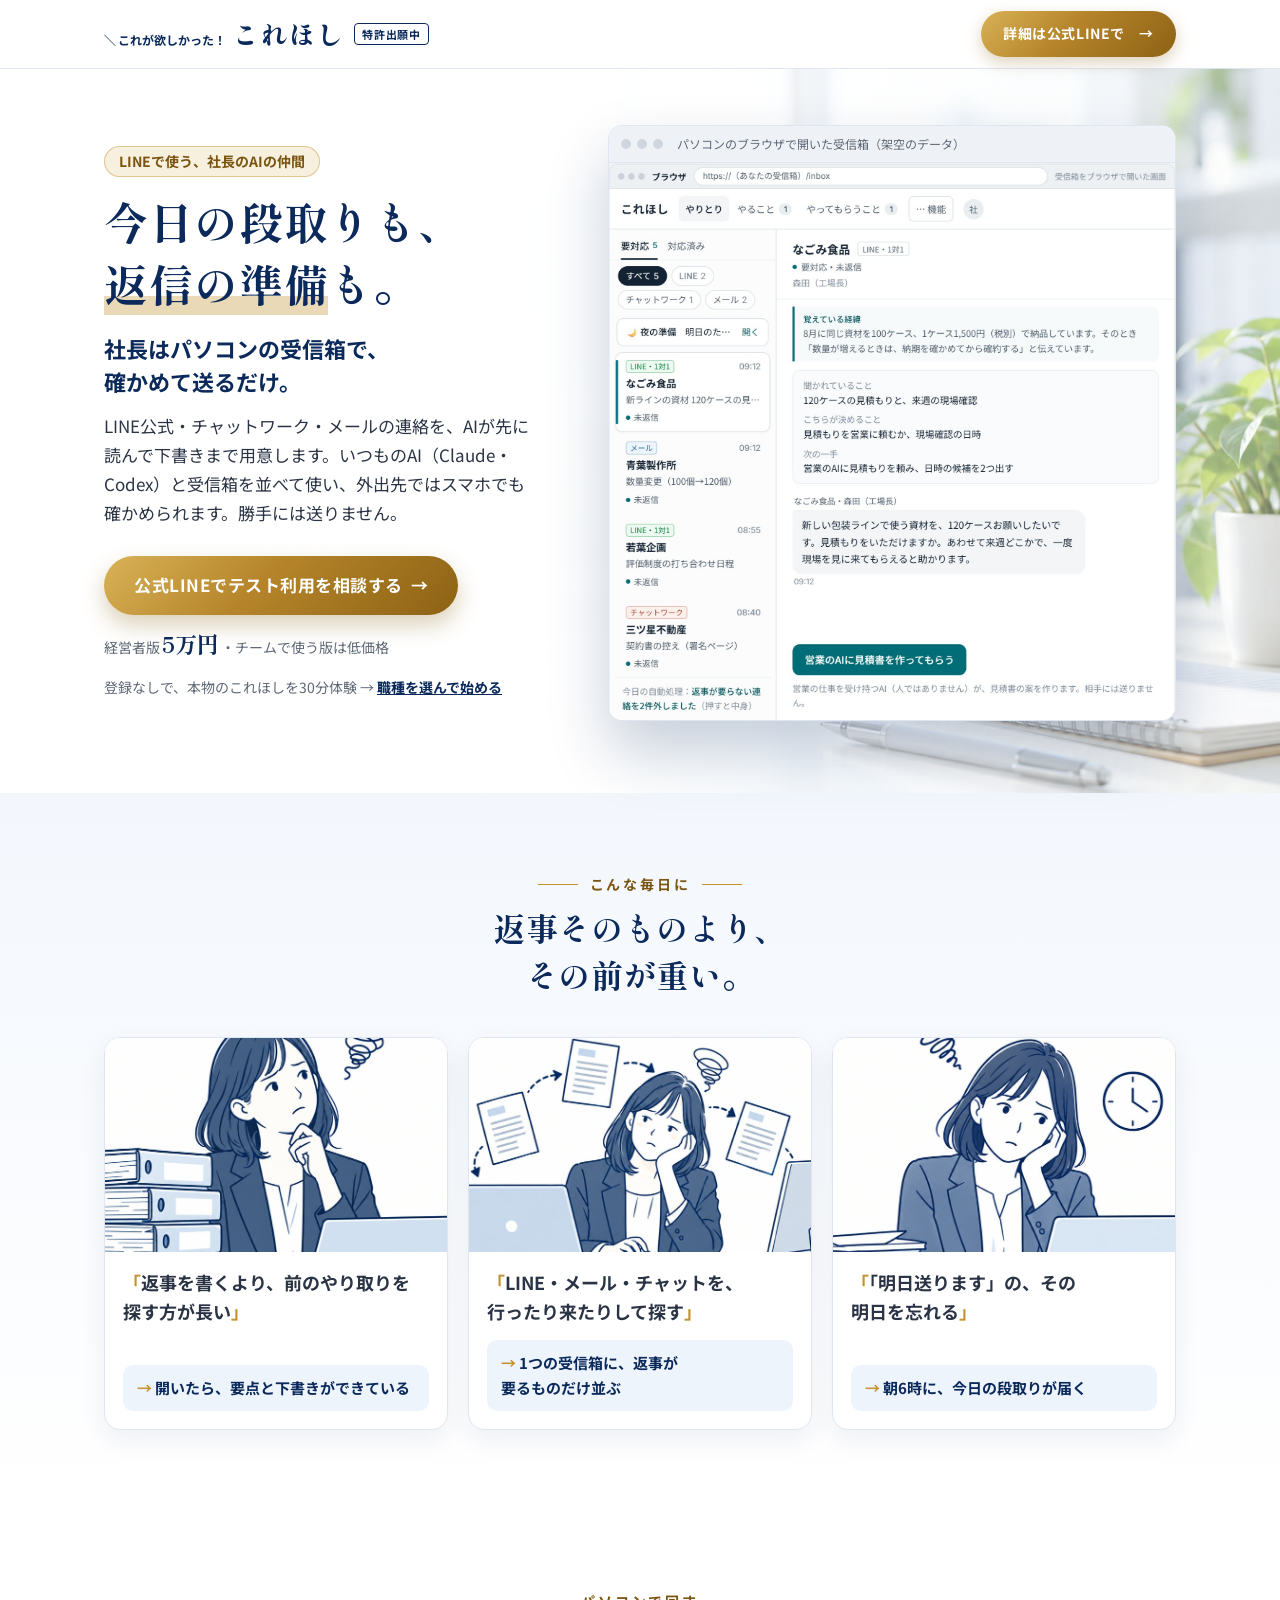
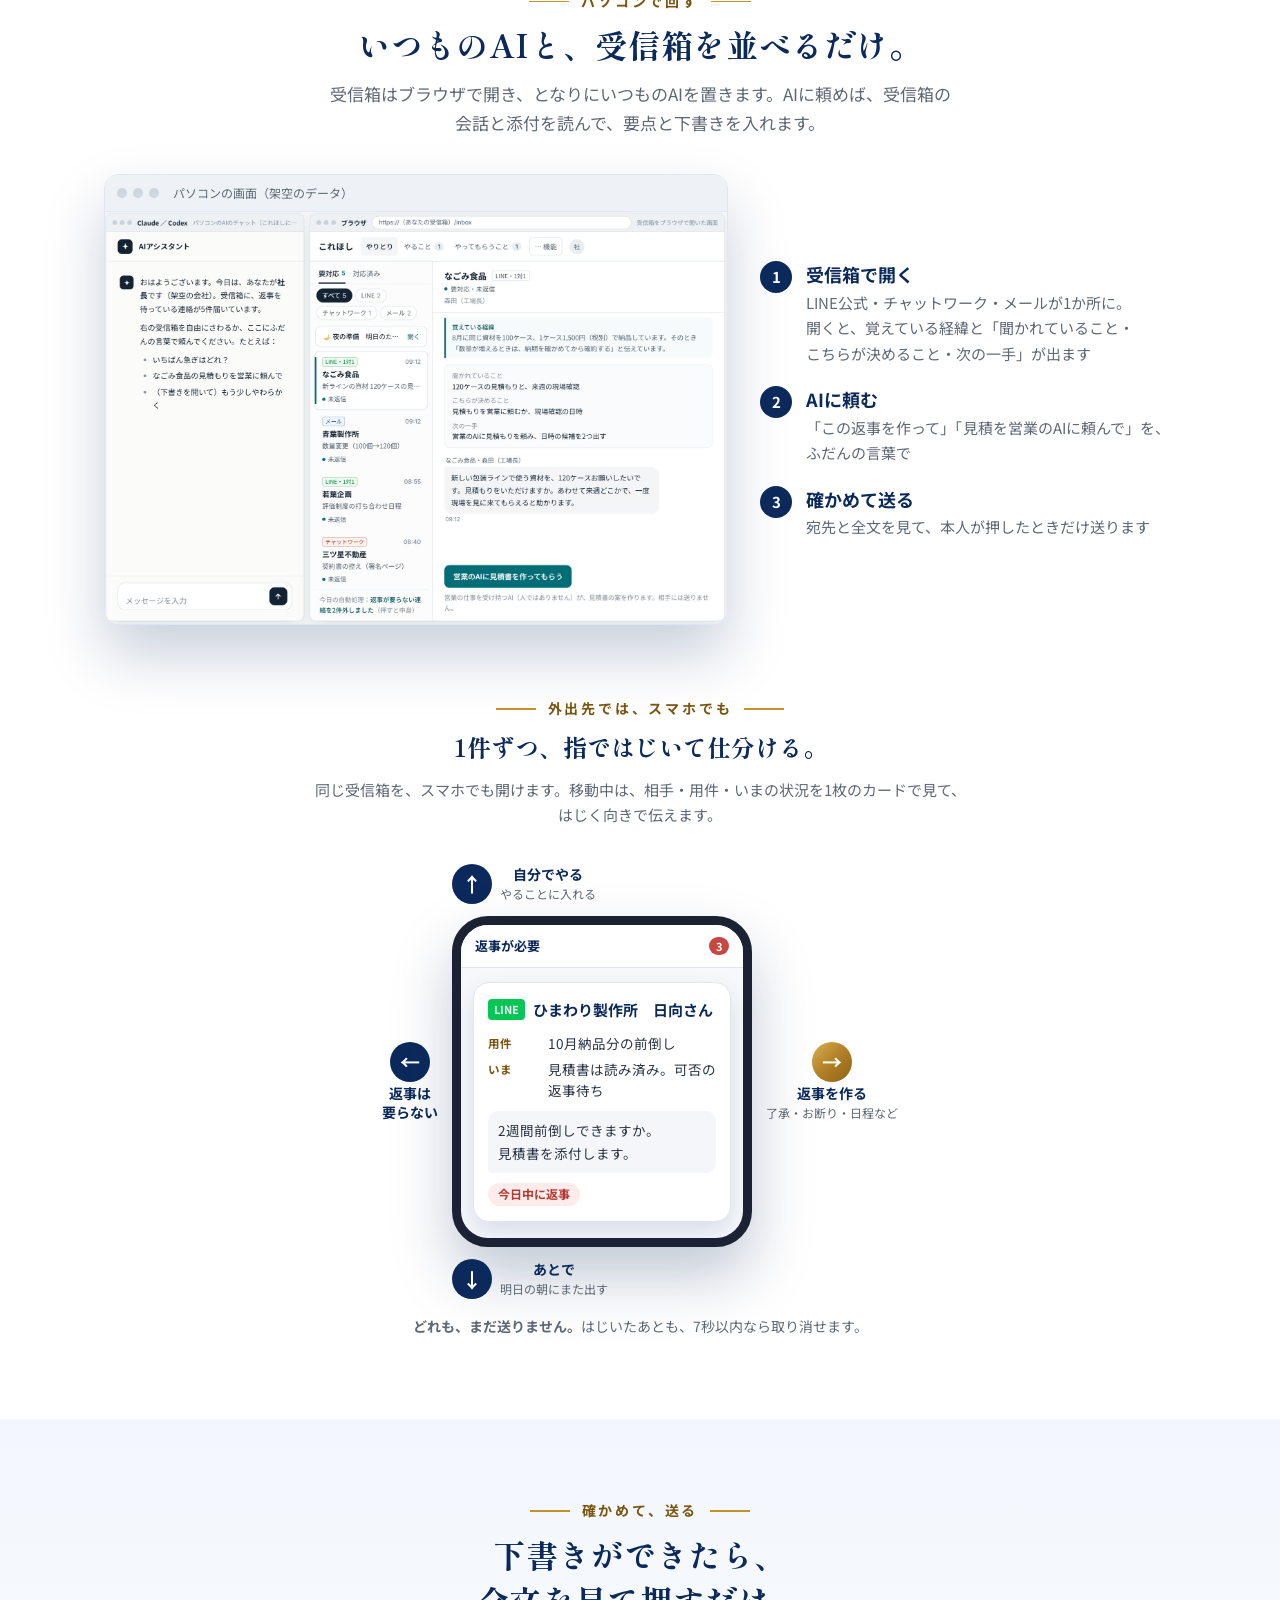
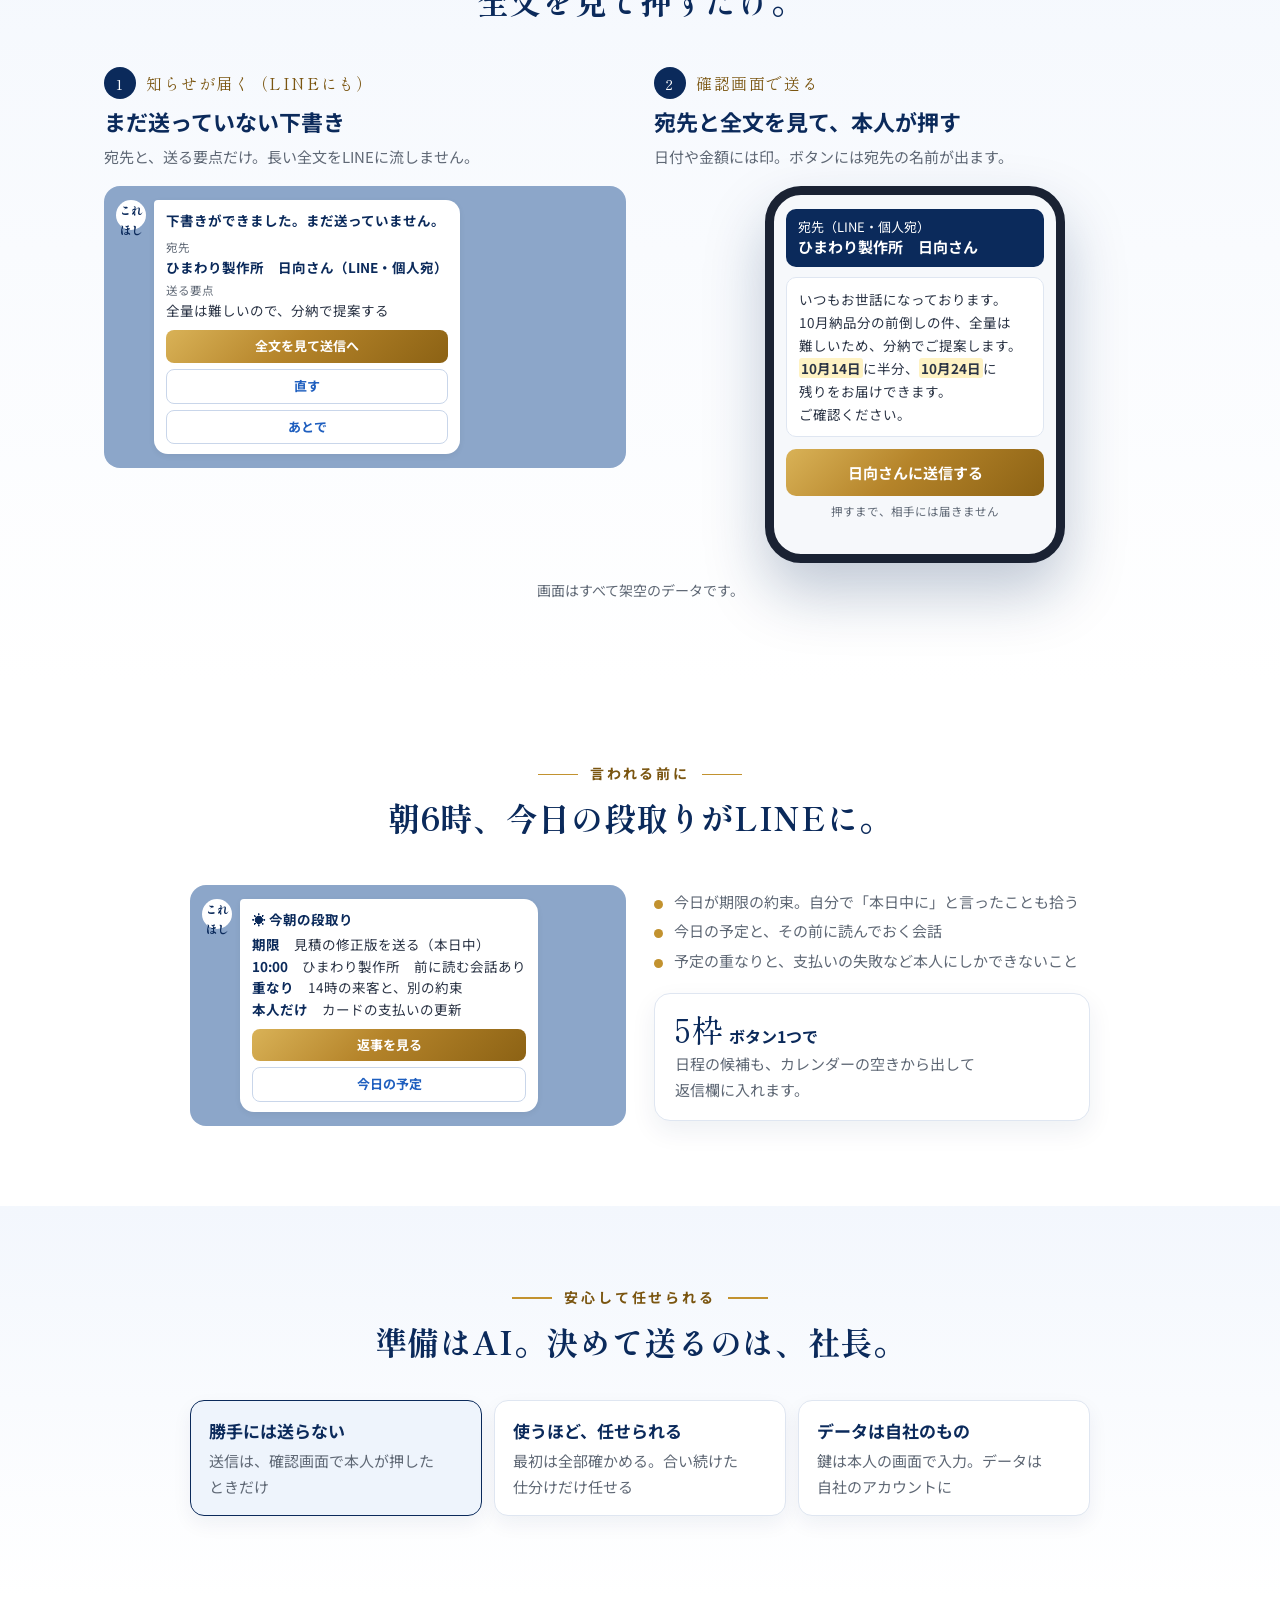
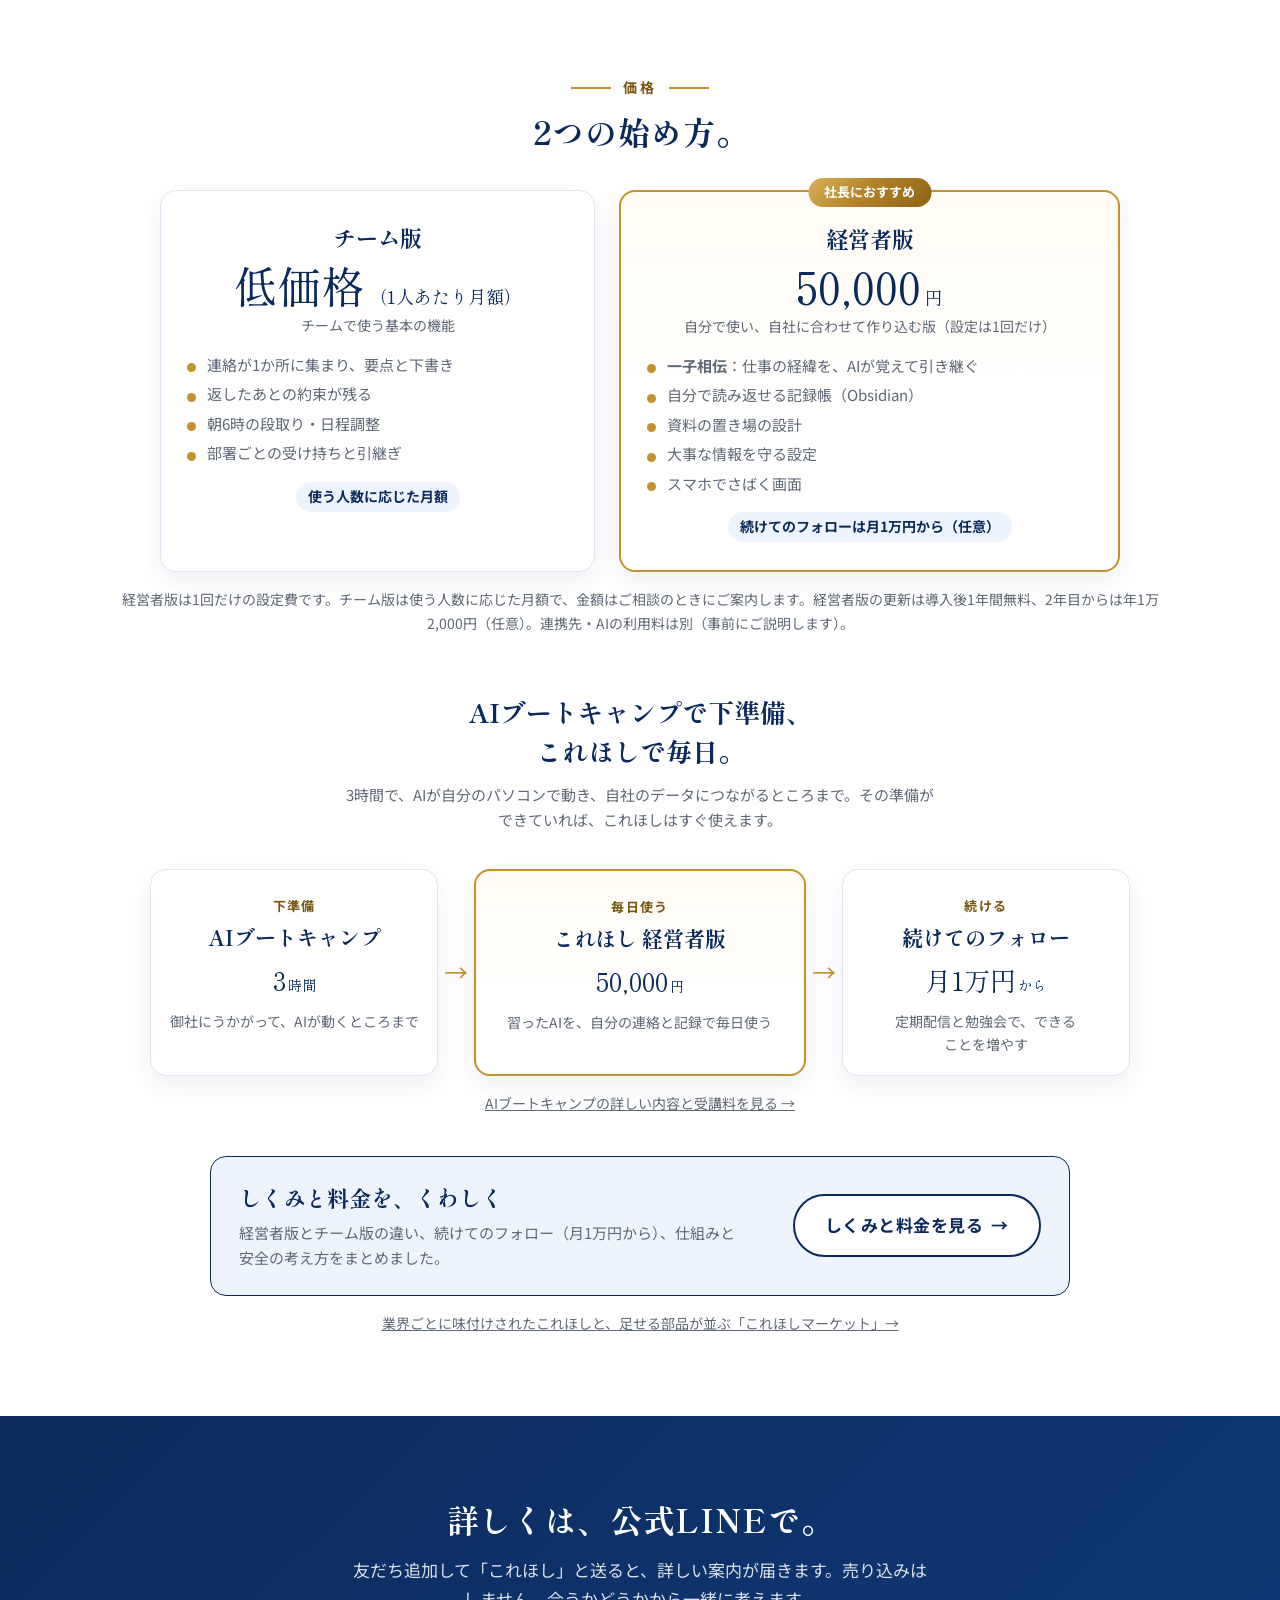
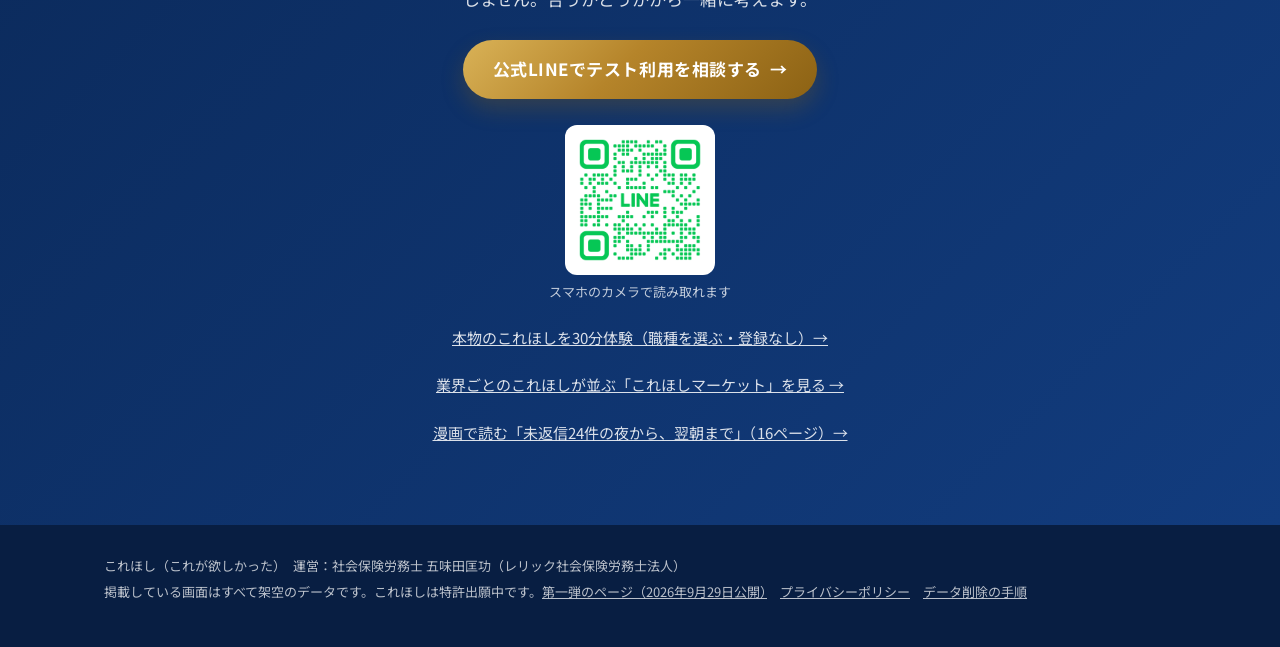
==== commit 1e56cc02: "LPをパソコン主体に：トップをパソコンの受信箱の画面に、「パソコンで回す」の章を新設、スマホは外出先の補助に Co-Authored-By: Claude Opus 5.5 <noreply@anth" ====
--- a/index.html
+++ b/index.html
@@ -4,9 +4,9 @@
 <meta charset="utf-8">
 <meta name="viewport" content="width=device-width,initial-scale=1">
 <title>これほし｜LINEで使う、社長のAIの仲間</title>
-<meta name="description" content="今日の段取りも、返信の準備も。連絡はAIが先に読んで下書きまで。社長はスマホで、はじいて、確かめて、送るだけ。勝手には送りません。">
+<meta name="description" content="今日の段取りも、返信の準備も。連絡はAIが先に読んで下書きまで。社長はパソコンの受信箱で、確かめて送るだけ。外出先ではスマホでも。勝手には送りません。">
 <meta property="og:title" content="これほし｜LINEで使う、社長のAIの仲間">
-<meta property="og:description" content="今日の段取りも、返信の準備も。社長はスマホで、確かめて送るだけ。">
+<meta property="og:description" content="今日の段取りも、返信の準備も。社長はパソコンの受信箱で、確かめて送るだけ。">
 <link rel="preconnect" href="https://fonts.googleapis.com"><link rel="preconnect" href="https://fonts.gstatic.com" crossorigin>
 <link href="https://fonts.googleapis.com/css2?family=Shippori+Mincho+B1:wght@600;700;800&family=Noto+Sans+JP:wght@400;500;700;900&display=swap" rel="stylesheet">
 <link rel="stylesheet" href="css/site.css">
@@ -23,24 +23,15 @@
   <div>
     <span class="tag">LINEで使う、社長のAIの仲間</span>
     <h1>今日の段取りも、<br><span class="mk">返信の準備</span>も。</h1>
-    <p class="sub">社長はスマホで、<br>確かめて送るだけ。</p>
-    <p class="p">LINE公式・チャットワーク・メールの連絡を、AIが先に読んで下書きまで用意します。勝手には送りません。</p>
+    <p class="sub">社長はパソコンの受信箱で、<br>確かめて送るだけ。</p>
+    <p class="p">LINE公式・チャットワーク・メールの連絡を、AIが先に読んで下書きまで用意します。いつものAI（Claude・Codex）と受信箱を並べて使い、外出先ではスマホでも確かめられます。勝手には送りません。</p>
     <div class="cta"><a class="btn" href="https://line.me/R/ti/p/@232zafzm">公式LINEでテスト利用を相談する</a><span class="price1">経営者版<b>5万円</b>・チームで使う版は低価格</span></div>
     <p class="try">登録なしで、本物のこれほしを30分体験 → <a href="demo/taiken.html">職種を選んで始める</a></p>
   </div>
-  <div class="phone" aria-label="スマホ版の見本">
-    <div class="pbar">返事が必要<small>3</small></div>
-    <div class="pbody">
-      <div class="sc">
-        <div class="who"><span class="tagl">LINE</span>ひまわり製作所　日向さん</div>
-        <dl><dt>用件</dt><dd>10月納品分の前倒し</dd><dt>いま</dt><dd>見積書は読み済み。可否の返事待ち</dd></dl>
-        <q>2週間前倒しできますか。見積書を添付します。</q>
-        <span class="due">今日中に返事</span>
-      </div>
-      <p class="fake" style="text-align:center;margin-top:12px">→ 右にはじくと、返事を作る</p>
-    </div>
-    <div class="tabs"><span class="on">返事が必要</span><span>今朝</span><span>夜の準備</span><span>済み？</span></div>
-  </div>
+  <figure class="pcshot" aria-label="パソコン版の見本">
+    <div class="pcbar"><i></i><i></i><i></i><span>パソコンのブラウザで開いた受信箱（架空のデータ）</span></div>
+    <img src="img/pc-inbox-only.jpg" alt="パソコンのブラウザで開いた、これほしの受信箱。覚えている経緯と、聞かれていること・次の一手が出ている（架空のデータ）" width="1570" height="1544">
+  </figure>
 </div></section>
 
 <!-- 2. こんな毎日に -->
@@ -49,16 +40,28 @@
   <h2>返事そのものより、<br>その前が重い。</h2>
   <ul class="pain">
     <li><img src="img/line/a3.jpg" alt=""><p class="q">返事を書くより、前のやり取りを探す方が長い</p><p class="a">開いたら、要点と下書きができている</p></li>
-    <li><img src="img/line/a5.jpg" alt=""><p class="q">パソコンを開かないと、何も進まない</p><p class="a">移動中に、スマホでさばける</p></li>
+    <li><img src="img/line/a5.jpg" alt=""><p class="q">LINE・メール・チャットを、行ったり来たりして探す</p><p class="a">1つの受信箱に、返事が要るものだけ並ぶ</p></li>
     <li><img src="img/line/a1.jpg" alt=""><p class="q">「明日送ります」の、その明日を忘れる</p><p class="a">朝6時に、今日の段取りが届く</p></li>
   </ul>
 </div></section>
 
-<!-- 3. スマホでさばく -->
+<!-- 3. パソコンで回す -->
 <section><div class="w">
-  <div class="kk">スマホでさばく</div>
-  <h2>1件ずつ、指ではじくだけ。</h2>
-  <p class="lead">相手・用件・いまの状況が1枚のカードに。どうするかを、はじく向きで伝えます。</p>
+  <div class="kk">パソコンで回す</div>
+  <h2>いつものAIと、受信箱を並べるだけ。</h2>
+  <p class="lead">受信箱はブラウザで開き、となりにいつものAIを置きます。AIに頼めば、受信箱の会話と添付を読んで、要点と下書きを入れます。</p>
+  <div class="pcmain">
+    <figure class="pcshot"><div class="pcbar"><i></i><i></i><i></i><span>パソコンの画面（架空のデータ）</span></div><img src="img/pc-inbox.jpg" alt="AIのチャットと受信箱を並べた画面" width="1800" height="1193" loading="lazy"></figure>
+    <ol class="pcsteps">
+      <li><b>受信箱で開く</b>LINE公式・チャットワーク・メールが1か所に。開くと、覚えている経緯と「聞かれていること・こちらが決めること・次の一手」が出ます</li>
+      <li><b>AIに頼む</b>「この返事を作って」「見積を営業のAIに頼んで」を、ふだんの言葉で</li>
+      <li><b>確かめて送る</b>宛先と全文を見て、本人が押したときだけ送ります</li>
+    </ol>
+  </div>
+
+  <div class="kk" style="margin-top:72px">外出先では、スマホでも</div>
+  <h3 style="text-align:center;font-family:var(--mincho);font-size:24px">1件ずつ、指ではじいて仕分ける。</h3>
+  <p class="lead" style="font-size:15px">同じ受信箱を、スマホでも開けます。移動中は、相手・用件・いまの状況を1枚のカードで見て、はじく向きで伝えます。</p>
   <div class="swipe" style="margin-top:36px">
     <div class="dir up"><i>↑</i><span>自分でやる<br><small>やることに入れる</small></span></div>
     <div class="dir l"><i>←</i><span>返事は<br>要らない</span></div>
@@ -82,10 +85,10 @@
 <!-- 4. 確かめて、送る -->
 <section class="soft"><div class="w">
   <div class="kk">確かめて、送る</div>
-  <h2>下書きが届いたら、<br>全文を見て押すだけ。</h2>
+  <h2>下書きができたら、<br>全文を見て押すだけ。</h2>
   <div class="duo">
     <div class="step2">
-      <span class="n"><i>1</i>LINEに届く</span>
+      <span class="n"><i>1</i>知らせが届く（LINEにも）</span>
       <h3>まだ送っていない下書き</h3>
       <p>宛先と、送る要点だけ。長い全文をLINEに流しません。</p>
       <div class="lt">
--- a/css/site.css
+++ b/css/site.css
@@ -381,3 +381,17 @@
 .top .cta:after{content:"　→"}
 @media(max-width:640px){.logo small{display:none}.top .cta{font-size:13px;padding:8px 14px}.top .cta .long{display:none}}
 @media(max-width:600px){.top .pat{display:none}}
+
+/* パソコンの画面（2026-10-21 パソコンを主に） */
+.pcshot{margin:0;border-radius:14px;overflow:hidden;background:#fff;border:1px solid var(--line);box-shadow:0 30px 60px rgba(11,42,91,.22)}
+.pcshot .pcbar{display:flex;align-items:center;gap:6px;padding:8px 12px;background:#eef2f7;border-bottom:1px solid var(--line);font-size:12px;color:var(--ink2)}
+.pcshot .pcbar i{width:10px;height:10px;border-radius:50%;background:#cfd6e0;display:inline-block}
+.pcshot .pcbar span{margin-left:8px}
+.pcshot img{display:block;width:100%;height:auto}
+.hero .w{grid-template-columns:.9fr 1.1fr}
+.pcmain{display:grid;grid-template-columns:1.5fr 1fr;gap:32px;align-items:center;margin-top:36px}
+.pcsteps{list-style:none;padding:0;margin:0;counter-reset:s;display:flex;flex-direction:column;gap:18px}
+.pcsteps li{counter-increment:s;position:relative;padding-left:46px;font-size:15px;line-height:1.7;color:var(--ink2)}
+.pcsteps li:before{content:counter(s);position:absolute;left:0;top:2px;width:32px;height:32px;border-radius:50%;background:var(--blue);color:#fff;font-weight:700;display:flex;align-items:center;justify-content:center}
+.pcsteps li b{display:block;font-size:18px;color:var(--blue)}
+@media(max-width:860px){.hero .w{grid-template-columns:1fr}.pcmain{grid-template-columns:1fr}}
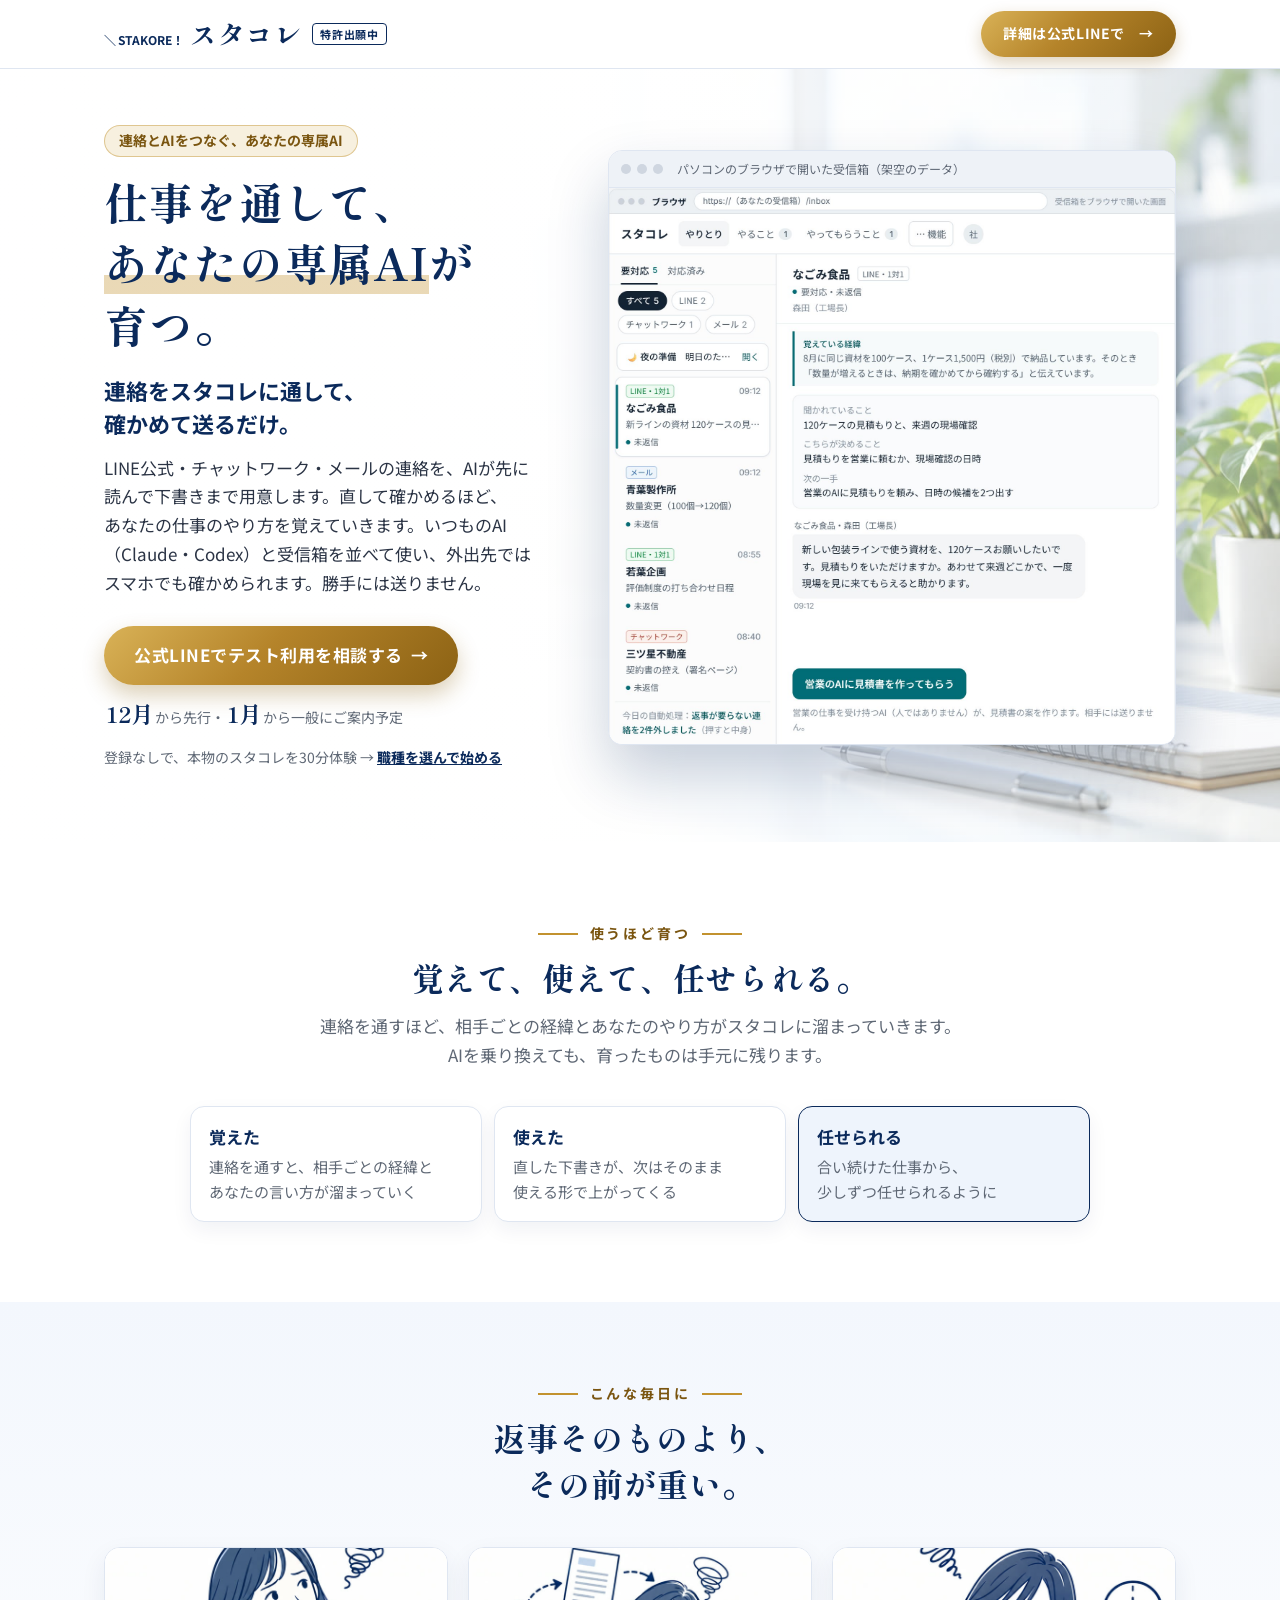
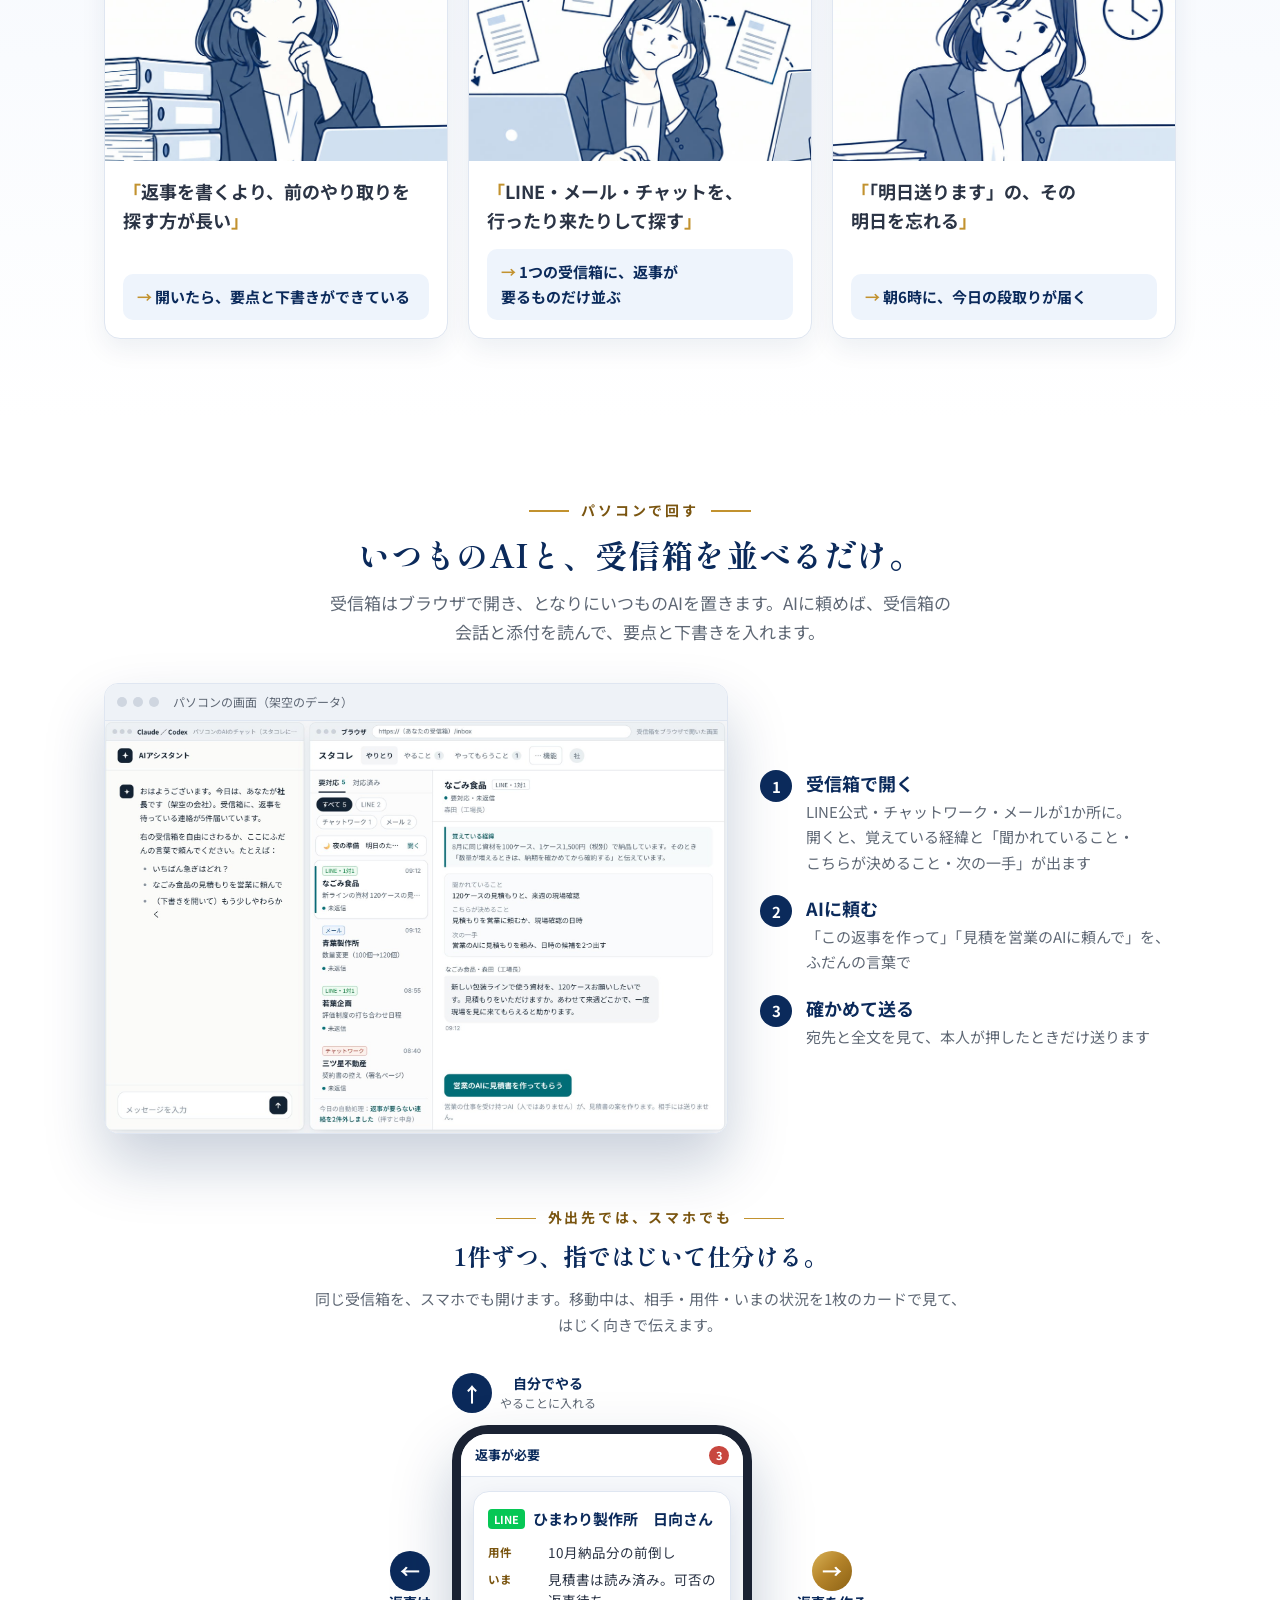
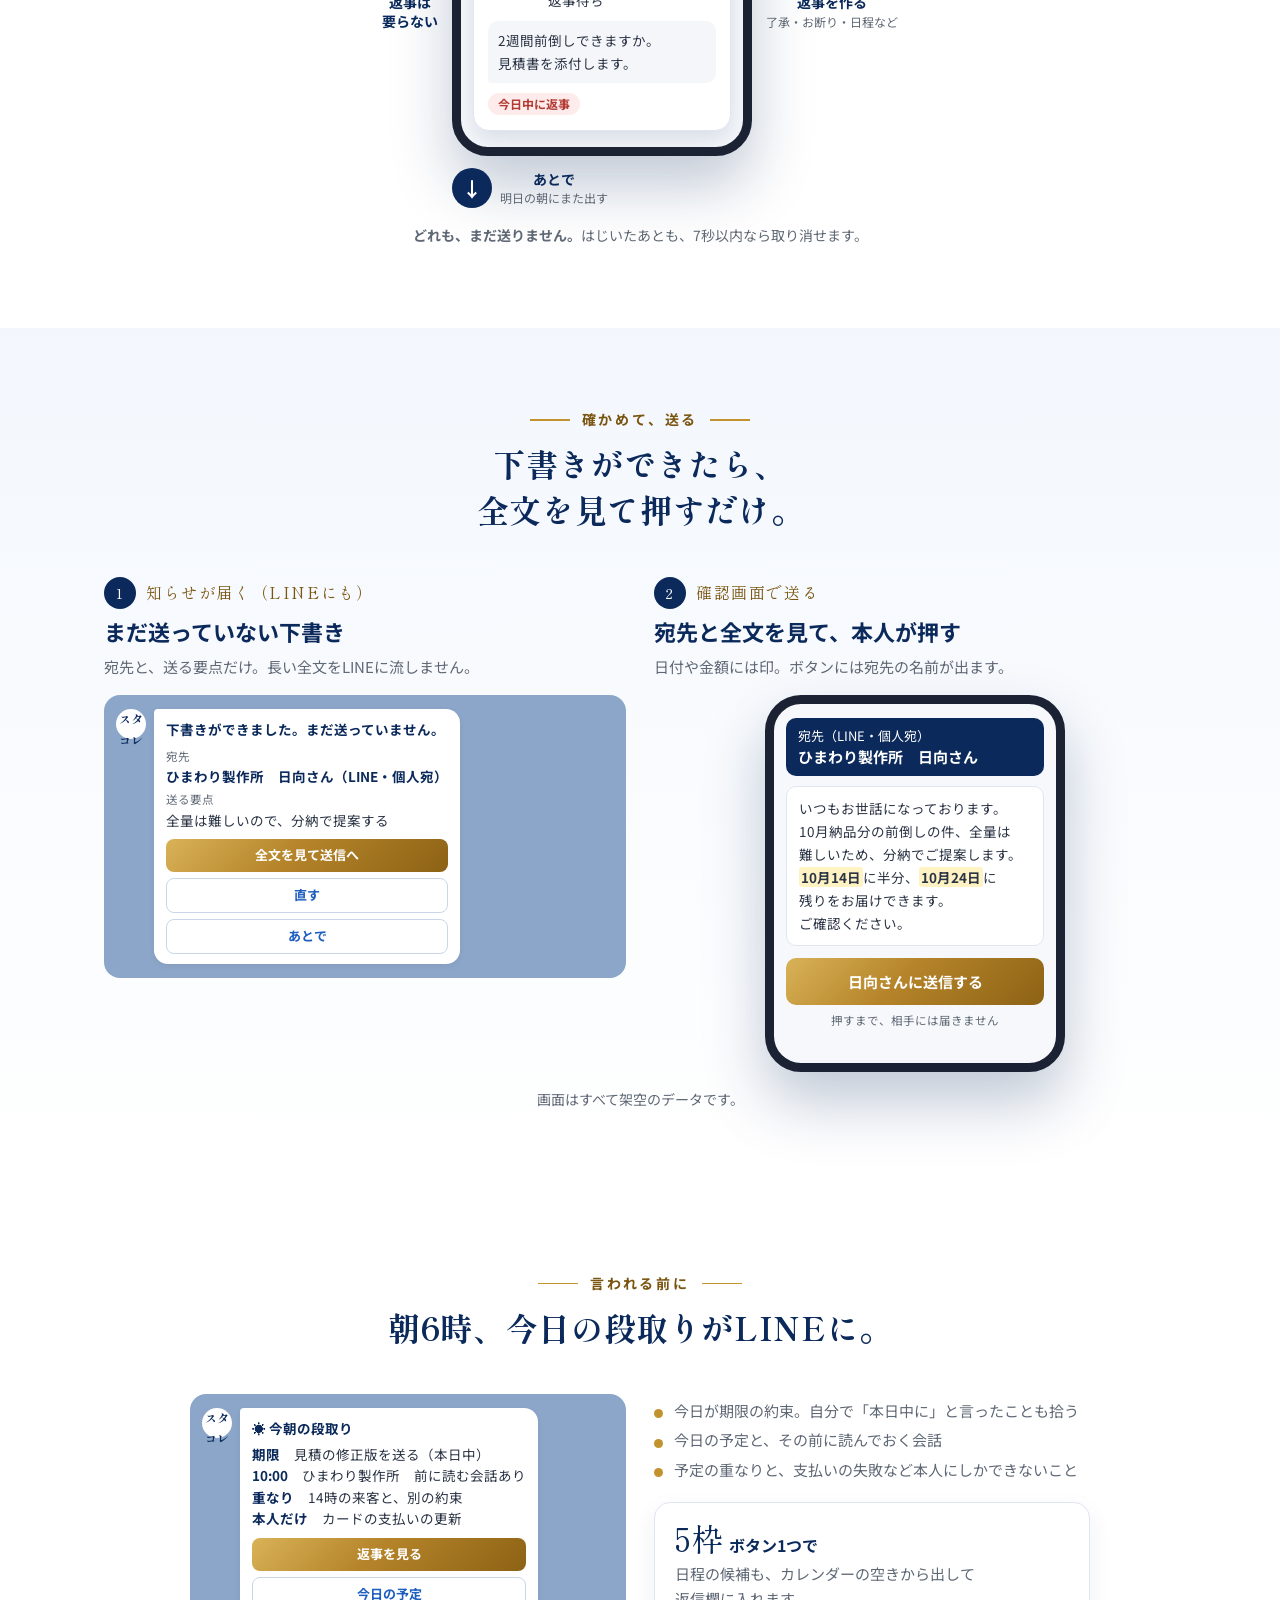
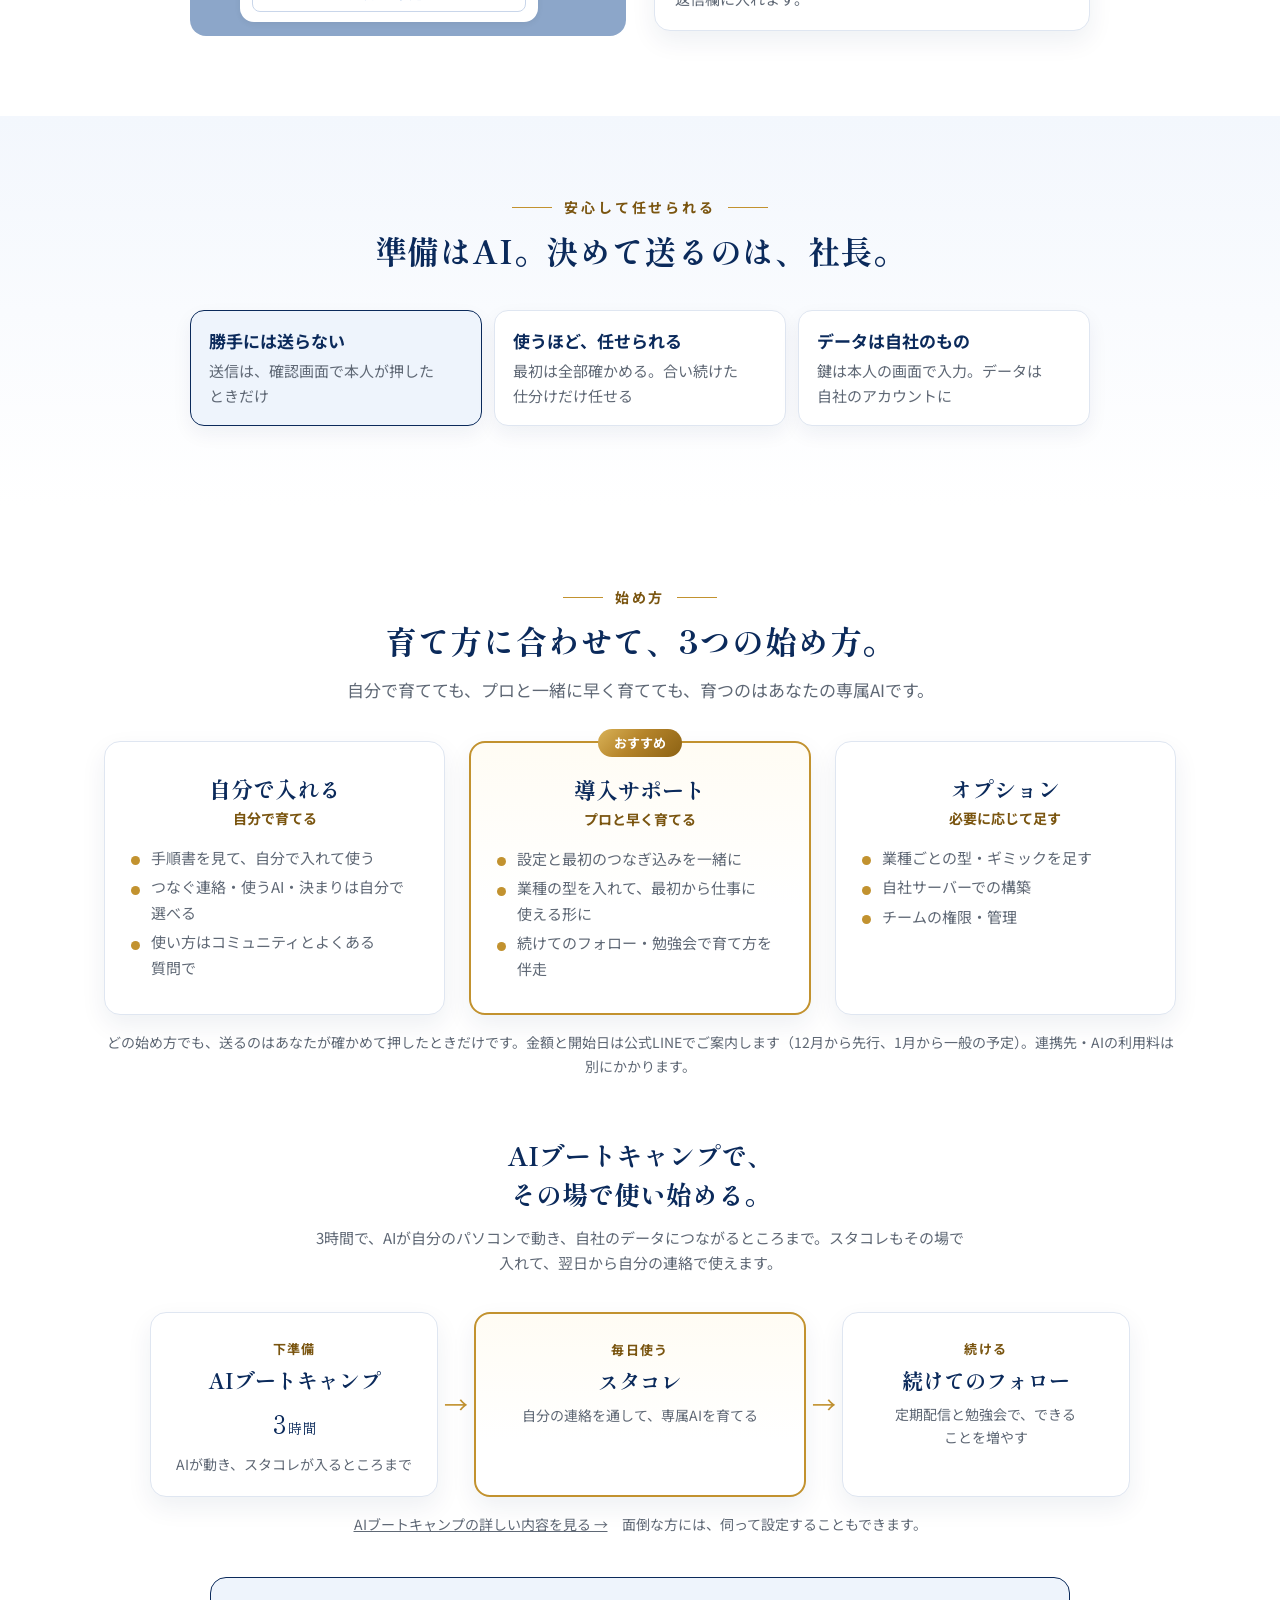
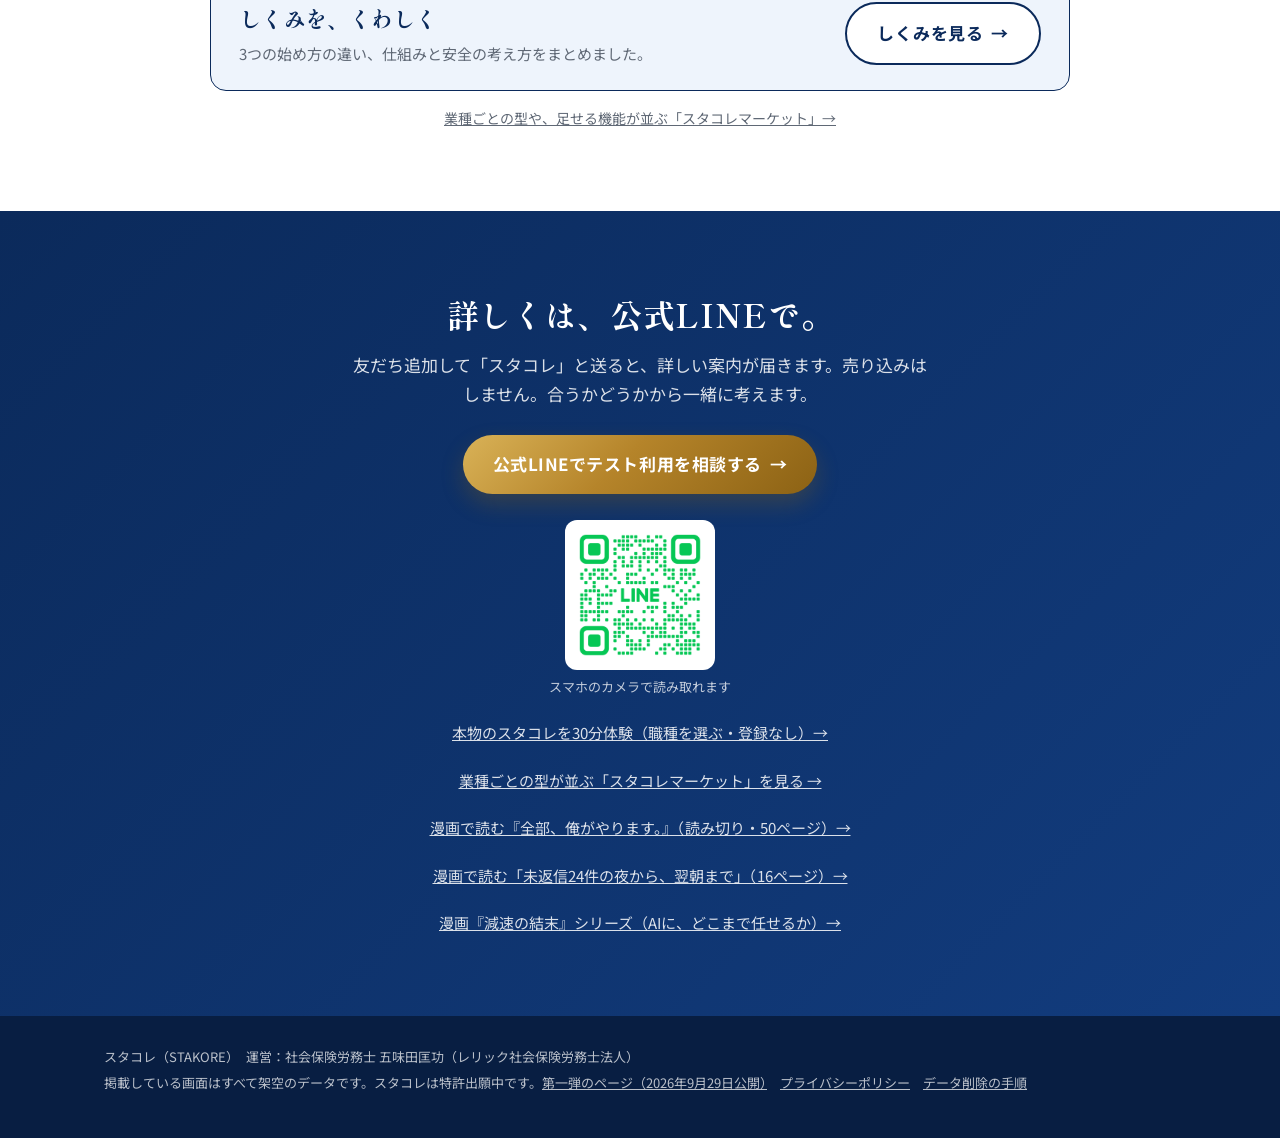
==== commit fb69edc0: "LPをスタコレに作り直す：名前・見出しを「仕事を通して、あなたの専属AIが育つ」に、料金を3つの始め方（金額は公式LINEで案内）に、しくみのページに漫画『減速の結末』シリーズ、トップに宣伝漫画のリン" ====
--- a/index.html
+++ b/index.html
@@ -3,10 +3,10 @@
 <head>
 <meta charset="utf-8">
 <meta name="viewport" content="width=device-width,initial-scale=1">
-<title>これほし｜LINEで使う、社長のAIの仲間</title>
-<meta name="description" content="今日の段取りも、返信の準備も。連絡はAIが先に読んで下書きまで。社長はパソコンの受信箱で、確かめて送るだけ。外出先ではスマホでも。勝手には送りません。">
-<meta property="og:title" content="これほし｜LINEで使う、社長のAIの仲間">
-<meta property="og:description" content="今日の段取りも、返信の準備も。社長はパソコンの受信箱で、確かめて送るだけ。">
+<title>スタコレ｜仕事を通して、あなたの専属AIが育つ</title>
+<meta name="description" content="LINE・メール・チャットワークの連絡をスタコレに通すだけ。AIが判断して下書きまで用意し、直して確かめるほど、あなたの仕事のやり方を覚えていきます。送るのは、いつもあなた。">
+<meta property="og:title" content="スタコレ｜仕事を通して、あなたの専属AIが育つ">
+<meta property="og:description" content="仕事を通して、あなたの専属AIが育つ。送るのは、いつもあなた。">
 <link rel="preconnect" href="https://fonts.googleapis.com"><link rel="preconnect" href="https://fonts.gstatic.com" crossorigin>
 <link href="https://fonts.googleapis.com/css2?family=Shippori+Mincho+B1:wght@600;700;800&family=Noto+Sans+JP:wght@400;500;700;900&display=swap" rel="stylesheet">
 <link rel="stylesheet" href="css/site.css">
@@ -14,24 +14,36 @@
 <body>
 
 <header class="top"><div class="w">
-  <a class="logo" href="#">これほし<small>これが欲しかった</small><span class="pat">特許出願中</span></a>
+  <a class="logo" href="#">スタコレ<small>STAKORE</small><span class="pat">特許出願中</span></a>
   <a class="cta" href="https://line.me/R/ti/p/@232zafzm">詳細は<span class="long">公式</span>LINEで</a>
 </div></header>
 
 <!-- 1. トップ -->
 <section class="hero"><div class="w">
   <div>
-    <span class="tag">LINEで使う、社長のAIの仲間</span>
-    <h1>今日の段取りも、<br><span class="mk">返信の準備</span>も。</h1>
-    <p class="sub">社長はパソコンの受信箱で、<br>確かめて送るだけ。</p>
-    <p class="p">LINE公式・チャットワーク・メールの連絡を、AIが先に読んで下書きまで用意します。いつものAI（Claude・Codex）と受信箱を並べて使い、外出先ではスマホでも確かめられます。勝手には送りません。</p>
-    <div class="cta"><a class="btn" href="https://line.me/R/ti/p/@232zafzm">公式LINEでテスト利用を相談する</a><span class="price1">経営者版<b>5万円</b>・チームで使う版は低価格</span></div>
-    <p class="try">登録なしで、本物のこれほしを30分体験 → <a href="demo/taiken.html">職種を選んで始める</a></p>
+    <span class="tag">連絡とAIをつなぐ、あなたの専属AI</span>
+    <h1>仕事を通して、<br><span class="mk">あなたの専属AI</span>が育つ。</h1>
+    <p class="sub">連絡をスタコレに通して、<br>確かめて送るだけ。</p>
+    <p class="p">LINE公式・チャットワーク・メールの連絡を、AIが先に読んで下書きまで用意します。直して確かめるほど、あなたの仕事のやり方を覚えていきます。いつものAI（Claude・Codex）と受信箱を並べて使い、外出先ではスマホでも確かめられます。勝手には送りません。</p>
+    <div class="cta"><a class="btn" href="https://line.me/R/ti/p/@232zafzm">公式LINEでテスト利用を相談する</a><span class="price1"><b>12月</b>から先行・<b>1月</b>から一般にご案内予定</span></div>
+    <p class="try">登録なしで、本物のスタコレを30分体験 → <a href="demo/taiken.html">職種を選んで始める</a></p>
   </div>
   <figure class="pcshot" aria-label="パソコン版の見本">
     <div class="pcbar"><i></i><i></i><i></i><span>パソコンのブラウザで開いた受信箱（架空のデータ）</span></div>
-    <img src="img/pc-inbox-only.jpg" alt="パソコンのブラウザで開いた、これほしの受信箱。覚えている経緯と、聞かれていること・次の一手が出ている（架空のデータ）" width="1570" height="1544">
+    <img src="img/pc-inbox-only.jpg" alt="パソコンのブラウザで開いた、スタコレの受信箱。覚えている経緯と、聞かれていること・次の一手が出ている（架空のデータ）" width="1570" height="1544">
   </figure>
+</div></section>
+
+<!-- 1-2. 育つ -->
+<section><div class="w">
+  <div class="kk">使うほど育つ</div>
+  <h2>覚えて、使えて、任せられる。</h2>
+  <p class="lead">連絡を通すほど、相手ごとの経緯とあなたのやり方がスタコレに溜まっていきます。AIを乗り換えても、育ったものは手元に残ります。</p>
+  <div class="promise">
+    <div><b>覚えた</b>連絡を通すと、相手ごとの経緯とあなたの言い方が溜まっていく</div>
+    <div><b>使えた</b>直した下書きが、次はそのまま使える形で上がってくる</div>
+    <div class="key"><b>任せられる</b>合い続けた仕事から、少しずつ任せられるように</div>
+  </div>
 </div></section>
 
 <!-- 2. こんな毎日に -->
@@ -92,7 +104,7 @@
       <h3>まだ送っていない下書き</h3>
       <p>宛先と、送る要点だけ。長い全文をLINEに流しません。</p>
       <div class="lt">
-        <div class="from"><span class="ic">これ<br>ほし</span><div class="bub"><div class="t">下書きができました。まだ送っていません。</div><span class="k">宛先</span><br><b>ひまわり製作所　日向さん（LINE・個人宛）</b><br><span class="k">送る要点</span><br>全量は難しいので、分納で提案する<div class="bts"><span class="main">全文を見て送信へ</span><span>直す</span><span>あとで</span></div></div></div>
+        <div class="from"><span class="ic">スタ<br>コレ</span><div class="bub"><div class="t">下書きができました。まだ送っていません。</div><span class="k">宛先</span><br><b>ひまわり製作所　日向さん（LINE・個人宛）</b><br><span class="k">送る要点</span><br>全量は難しいので、分納で提案する<div class="bts"><span class="main">全文を見て送信へ</span><span>直す</span><span>あとで</span></div></div></div>
       </div>
     </div>
     <div class="step2">
@@ -116,7 +128,7 @@
   <h2>朝6時、今日の段取りがLINEに。</h2>
   <div class="duo" style="max-width:900px;margin-left:auto;margin-right:auto">
     <div class="lt">
-      <div class="from"><span class="ic">これ<br>ほし</span><div class="bub"><div class="t">☀ 今朝の段取り</div>
+      <div class="from"><span class="ic">スタ<br>コレ</span><div class="bub"><div class="t">☀ 今朝の段取り</div>
         <b>期限</b>　見積の修正版を送る（本日中）<br><b>10:00</b>　ひまわり製作所　前に読む会話あり<br><b>重なり</b>　14時の来客と、別の約束<br><b>本人だけ</b>　カードの支払いの更新
         <div class="bts"><span class="main">返事を見る</span><span>今日の予定</span></div></div></div>
     </div>
@@ -145,59 +157,63 @@
   </div>
 </div></section>
 
-<!-- 7. 価格 -->
-<section><div class="w">
-  <div class="kk">価格</div>
-  <h2>2つの始め方。</h2>
-  <div class="plans">
+<!-- 7. 始め方 -->
+<section><div class="w">
+  <div class="kk">始め方</div>
+  <h2>育て方に合わせて、3つの始め方。</h2>
+  <p class="lead">自分で育てても、プロと一緒に早く育てても、育つのはあなたの専属AIです。</p>
+  <div class="plans three">
     <div class="plan">
-      <div class="t">チーム版</div>
-      <div class="v">低価格<small>（1人あたり月額）</small></div>
-      <p class="s">チームで使う基本の機能</p>
-      <ul class="bul"><li>連絡が1か所に集まり、要点と下書き</li><li>返したあとの約束が残る</li><li>朝6時の段取り・日程調整</li><li>部署ごとの受け持ちと引継ぎ</li></ul>
-      <div class="chips"><span>使う人数に応じた月額</span></div>
+      <div class="t">自分で入れる</div>
+      <p class="s">自分で育てる</p>
+      <ul class="bul"><li>手順書を見て、自分で入れて使う</li><li>つなぐ連絡・使うAI・決まりは自分で選べる</li><li>使い方はコミュニティとよくある質問で</li></ul>
     </div>
     <div class="plan rec">
-      <span class="badge">社長におすすめ</span>
-      <div class="t">経営者版</div>
-      <div class="v">50,000<small>円</small></div>
-      <p class="s">自分で使い、自社に合わせて作り込む版（設定は1回だけ）</p>
-      <ul class="bul"><li><b>一子相伝</b>：仕事の経緯を、AIが覚えて引き継ぐ</li><li>自分で読み返せる記録帳（Obsidian）</li><li>資料の置き場の設計</li><li>大事な情報を守る設定</li><li>スマホでさばく画面</li></ul>
-      <div class="chips"><span>続けてのフォローは月1万円から（任意）</span></div>
-    </div>
-  </div>
-  <p class="note">経営者版は1回だけの設定費です。チーム版は使う人数に応じた月額で、金額はご相談のときにご案内します。経営者版の更新は導入後1年間無料、2年目からは年1万2,000円（任意）。連携先・AIの利用料は別（事前にご説明します）。</p>
-  <h3 style="text-align:center;margin-top:56px;font-family:var(--mincho);font-size:26px">AIブートキャンプで下準備、<br>これほしで毎日。</h3>
-  <p class="lead" style="font-size:15px">3時間で、AIが自分のパソコンで動き、自社のデータにつながるところまで。その準備ができていれば、これほしはすぐ使えます。</p>
+      <span class="badge">おすすめ</span>
+      <div class="t">導入サポート</div>
+      <p class="s">プロと早く育てる</p>
+      <ul class="bul"><li>設定と最初のつなぎ込みを一緒に</li><li>業種の型を入れて、最初から仕事に使える形に</li><li>続けてのフォロー・勉強会で育て方を伴走</li></ul>
+    </div>
+    <div class="plan">
+      <div class="t">オプション</div>
+      <p class="s">必要に応じて足す</p>
+      <ul class="bul"><li>業種ごとの型・ギミックを足す</li><li>自社サーバーでの構築</li><li>チームの権限・管理</li></ul>
+    </div>
+  </div>
+  <p class="note">どの始め方でも、送るのはあなたが確かめて押したときだけです。金額と開始日は公式LINEでご案内します（12月から先行、1月から一般の予定）。連携先・AIの利用料は別にかかります。</p>
+  <h3 style="text-align:center;margin-top:56px;font-family:var(--mincho);font-size:26px">AIブートキャンプで、<br>その場で使い始める。</h3>
+  <p class="lead" style="font-size:15px">3時間で、AIが自分のパソコンで動き、自社のデータにつながるところまで。スタコレもその場で入れて、翌日から自分の連絡で使えます。</p>
   <div class="path">
-    <div class="pstep"><span class="t">下準備</span><b>AIブートキャンプ</b><div class="v">3<small>時間</small></div><p>御社にうかがって、AIが動くところまで</p></div>
+    <div class="pstep"><span class="t">下準備</span><b>AIブートキャンプ</b><div class="v">3<small>時間</small></div><p>AIが動き、スタコレが入るところまで</p></div>
     <div class="par">→</div>
-    <div class="pstep main"><span class="t">毎日使う</span><b>これほし 経営者版</b><div class="v">50,000<small>円</small></div><p>習ったAIを、自分の連絡と記録で毎日使う</p></div>
+    <div class="pstep main"><span class="t">毎日使う</span><b>スタコレ</b><p>自分の連絡を通して、専属AIを育てる</p></div>
     <div class="par">→</div>
-    <div class="pstep"><span class="t">続ける</span><b>続けてのフォロー</b><div class="v">月1万円<small>から</small></div><p>定期配信と勉強会で、できることを増やす</p></div>
-  </div>
-  <p class="note"><a href="https://mgomita-ui.github.io/hatarakikata4-lp/bootcamp/">AIブートキャンプの詳しい内容と受講料を見る →</a></p>
+    <div class="pstep"><span class="t">続ける</span><b>続けてのフォロー</b><p>定期配信と勉強会で、できることを増やす</p></div>
+  </div>
+  <p class="note"><a href="https://mgomita-ui.github.io/hatarakikata4-lp/bootcamp/">AIブートキャンプの詳しい内容を見る →</a>　面倒な方には、伺って設定することもできます。</p>
   <div class="more" style="margin-top:40px">
-    <div><h3>しくみと料金を、くわしく</h3><p>経営者版とチーム版の違い、続けてのフォロー（月1万円から）、仕組みと安全の考え方をまとめました。</p></div>
-    <a class="btn line" href="more/">しくみと料金を見る</a>
-  </div>
-  <p class="note"><a href="market/">業界ごとに味付けされたこれほしと、足せる部品が並ぶ「これほしマーケット」→</a></p>
+    <div><h3>しくみを、くわしく</h3><p>3つの始め方の違い、仕組みと安全の考え方をまとめました。</p></div>
+    <a class="btn line" href="more/">しくみを見る</a>
+  </div>
+  <p class="note"><a href="market/">業種ごとの型や、足せる機能が並ぶ「スタコレマーケット」→</a></p>
 </div></section>
 
 <!-- 8. 最後 -->
 <section class="last"><div class="w">
   <h2>詳しくは、公式LINEで。</h2>
-  <p>友だち追加して「これほし」と送ると、詳しい案内が届きます。売り込みはしません。合うかどうかから一緒に考えます。</p>
+  <p>友だち追加して「スタコレ」と送ると、詳しい案内が届きます。売り込みはしません。合うかどうかから一緒に考えます。</p>
   <a class="btn" href="https://line.me/R/ti/p/@232zafzm">公式LINEでテスト利用を相談する</a>
   <div><div class="qr"><img src="img/line-qr.png" alt="公式LINEの友だち追加QRコード" width="150" height="150"><span>スマホのカメラで読み取れます</span></div></div>
-  <a class="sub2" href="demo/taiken.html">本物のこれほしを30分体験（職種を選ぶ・登録なし）→</a>
-  <a class="sub2" href="market/">業界ごとのこれほしが並ぶ「これほしマーケット」を見る →</a>
+  <a class="sub2" href="demo/taiken.html">本物のスタコレを30分体験（職種を選ぶ・登録なし）→</a>
+  <a class="sub2" href="market/">業種ごとの型が並ぶ「スタコレマーケット」を見る →</a>
+  <a class="sub2" href="https://oreleve-manga.m-gomita.workers.dev/">漫画で読む『全部、俺がやります。』（読み切り・50ページ）→</a>
   <a class="sub2" href="manga/">漫画で読む「未返信24件の夜から、翌朝まで」（16ページ）→</a>
+  <a class="sub2" href="more/#manga">漫画『減速の結末』シリーズ（AIに、どこまで任せるか）→</a>
 </div></section>
 
 <footer><div class="w">
-  <p>これほし（これが欲しかった）　運営：社会保険労務士 五味田匡功（レリック社会保険労務士法人）</p>
-  <p>掲載している画面はすべて架空のデータです。これほしは特許出願中です。<a href="v1/">第一弾のページ（2026年9月29日公開）</a>　<a href="privacy.html">プライバシーポリシー</a>　<a href="data-deletion.html">データ削除の手順</a></p>
+  <p>スタコレ（STAKORE）　運営：社会保険労務士 五味田匡功（レリック社会保険労務士法人）</p>
+  <p>掲載している画面はすべて架空のデータです。スタコレは特許出願中です。<a href="v1/">第一弾のページ（2026年9月29日公開）</a>　<a href="privacy.html">プライバシーポリシー</a>　<a href="data-deletion.html">データ削除の手順</a></p>
 </div></footer>
 <script src="js/motion.js" defer></script>
 </body>
--- a/css/site.css
+++ b/css/site.css
@@ -395,3 +395,21 @@
 .pcsteps li:before{content:counter(s);position:absolute;left:0;top:2px;width:32px;height:32px;border-radius:50%;background:var(--blue);color:#fff;font-weight:700;display:flex;align-items:center;justify-content:center}
 .pcsteps li b{display:block;font-size:18px;color:var(--blue)}
 @media(max-width:860px){.hero .w{grid-template-columns:1fr}.pcmain{grid-template-columns:1fr}}
+
+.plans.three{grid-template-columns:repeat(3,1fr);max-width:1080px}
+.plans.three .plan .s{text-align:center;font-weight:700;color:var(--gold-deep)}
+@media(max-width:860px){.plans.three{grid-template-columns:1fr}}
+
+.manga3{display:grid;grid-template-columns:repeat(3,1fr);gap:20px;max-width:1080px;margin:32px auto 0}
+.manga3 .mc{display:flex;flex-direction:column;gap:6px;background:#fff;border:1px solid var(--line);border-radius:14px;padding:22px 22px 20px;text-decoration:none;color:var(--ink);box-shadow:0 10px 26px rgba(11,42,91,.06)}
+.manga3 a.mc:hover{border-color:var(--gold)}
+.manga3 .lb{align-self:flex-start;font-size:13px;font-weight:700;color:var(--gold-deep);background:var(--gold-soft);border-radius:999px;padding:2px 12px}
+.manga3 b{font-family:var(--mincho);font-size:24px;color:var(--blue)}
+.manga3 small{font-size:14px;color:var(--ink2)}
+.manga3 p{font-size:15px;line-height:1.7;color:var(--ink2);margin-top:4px;flex:1}
+.manga3 em,.manga3 .mc a{font-style:normal;font-size:15px;font-weight:700;color:var(--blue)}
+.manga3 .mc a{text-decoration:none;display:block;margin-top:2px}
+@media(max-width:860px){.manga3{grid-template-columns:1fr}}
+
+.cmpwrap{overflow-x:auto;-webkit-overflow-scrolling:touch}
+@media(max-width:640px){.cmpwrap table.cmp{font-size:13px}.cmpwrap table.cmp th,.cmpwrap table.cmp td{padding:8px 6px}}
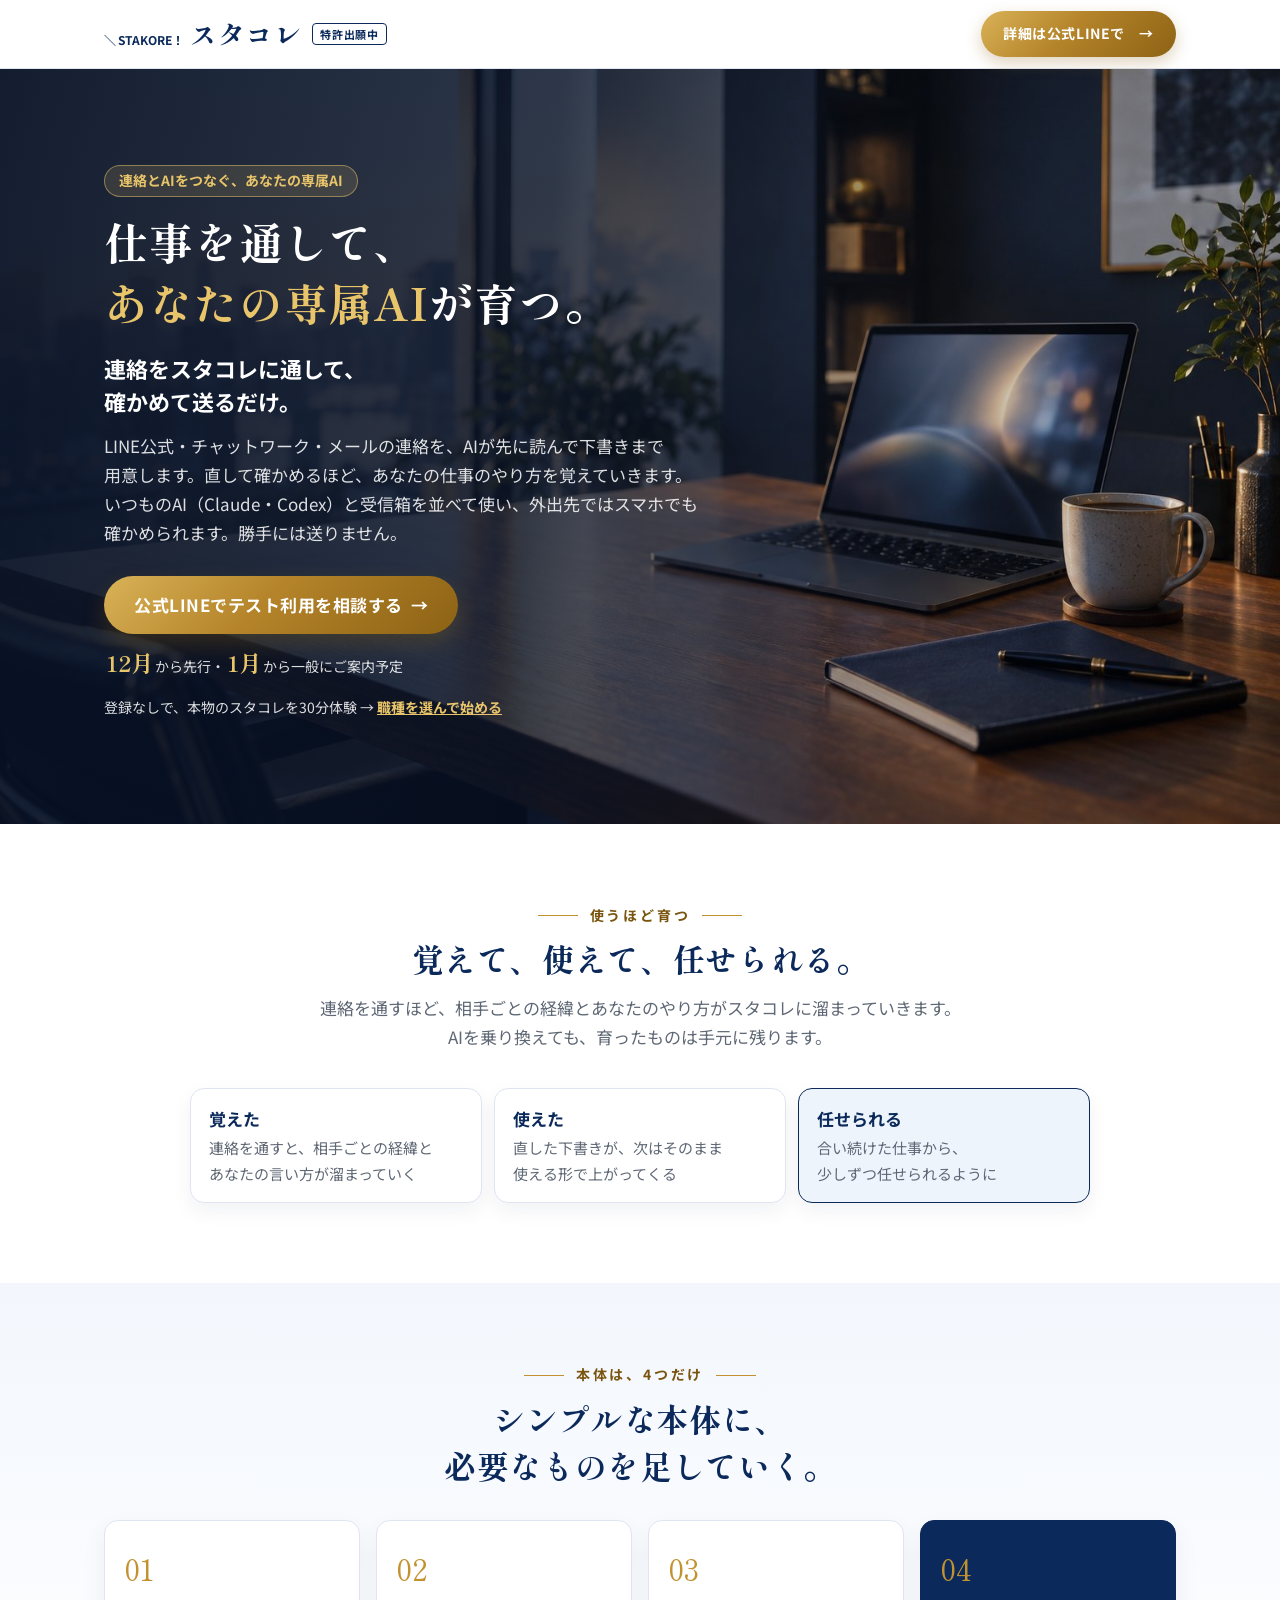
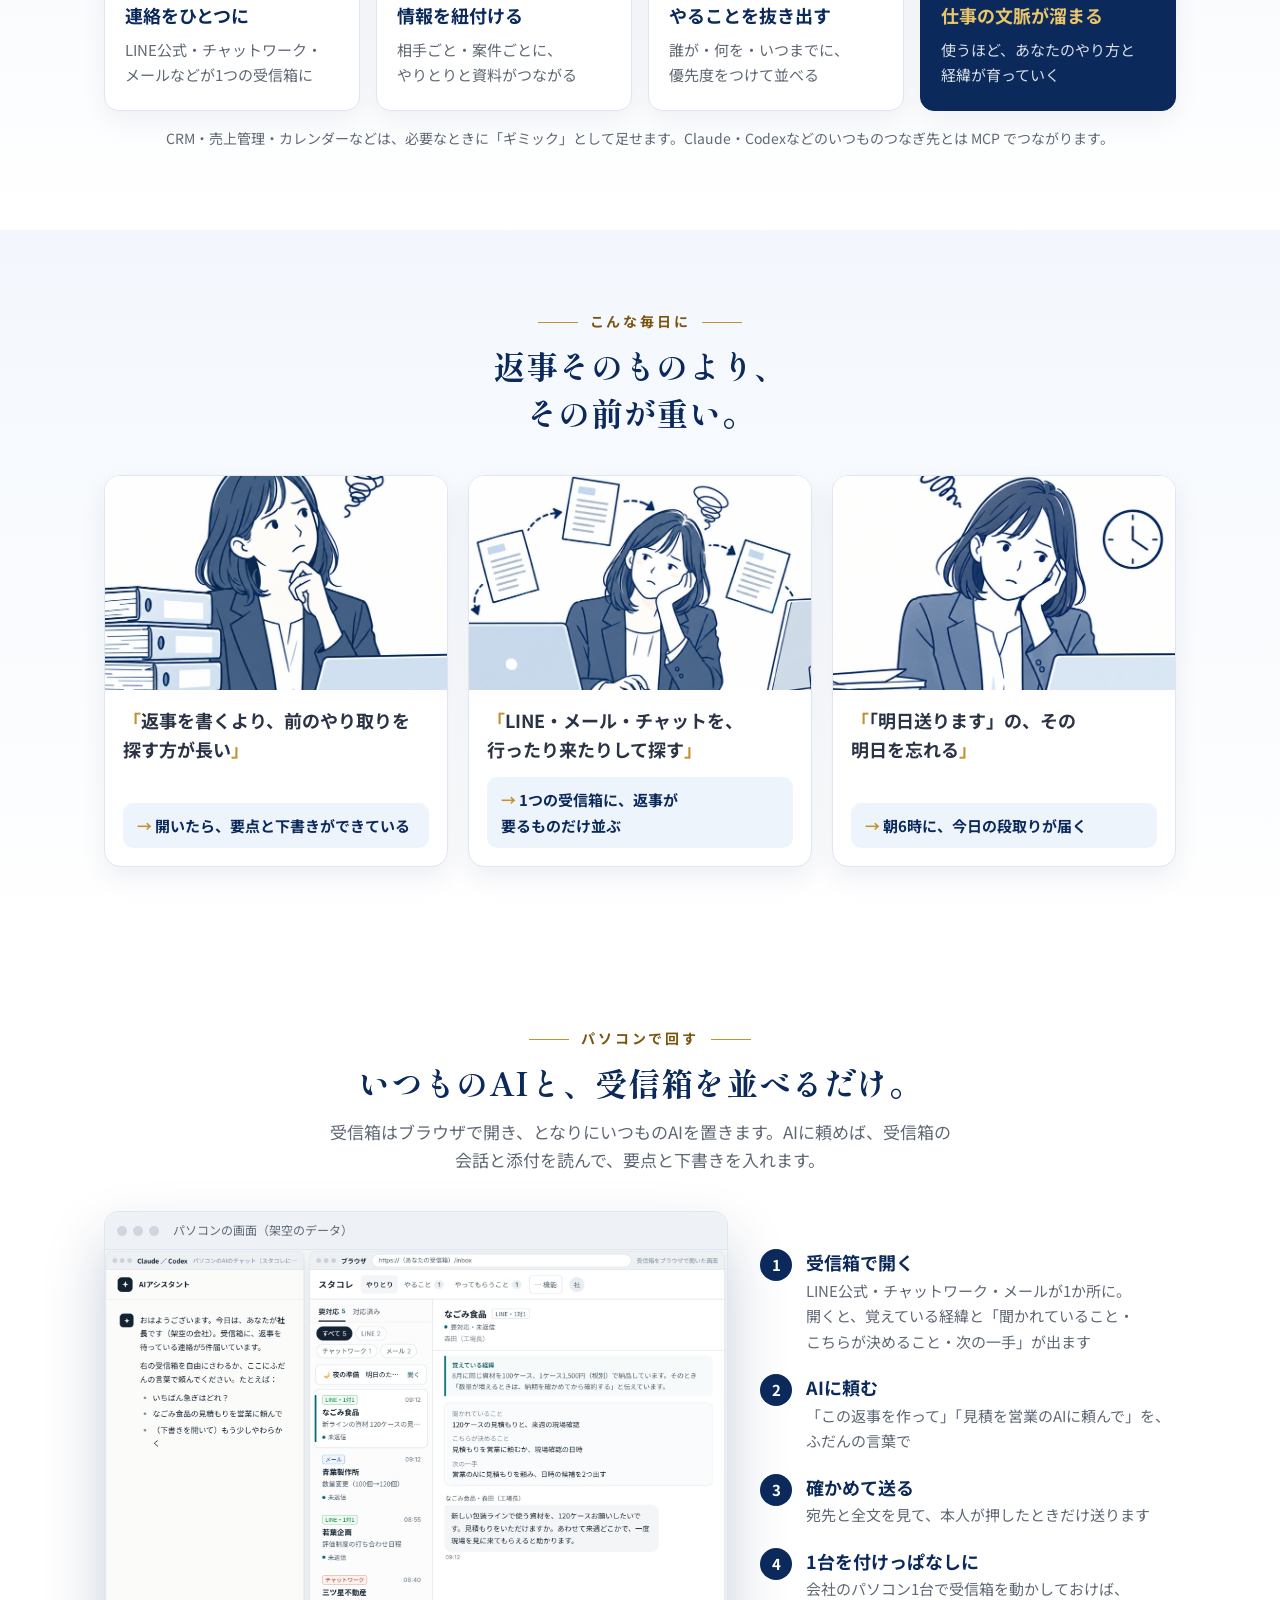
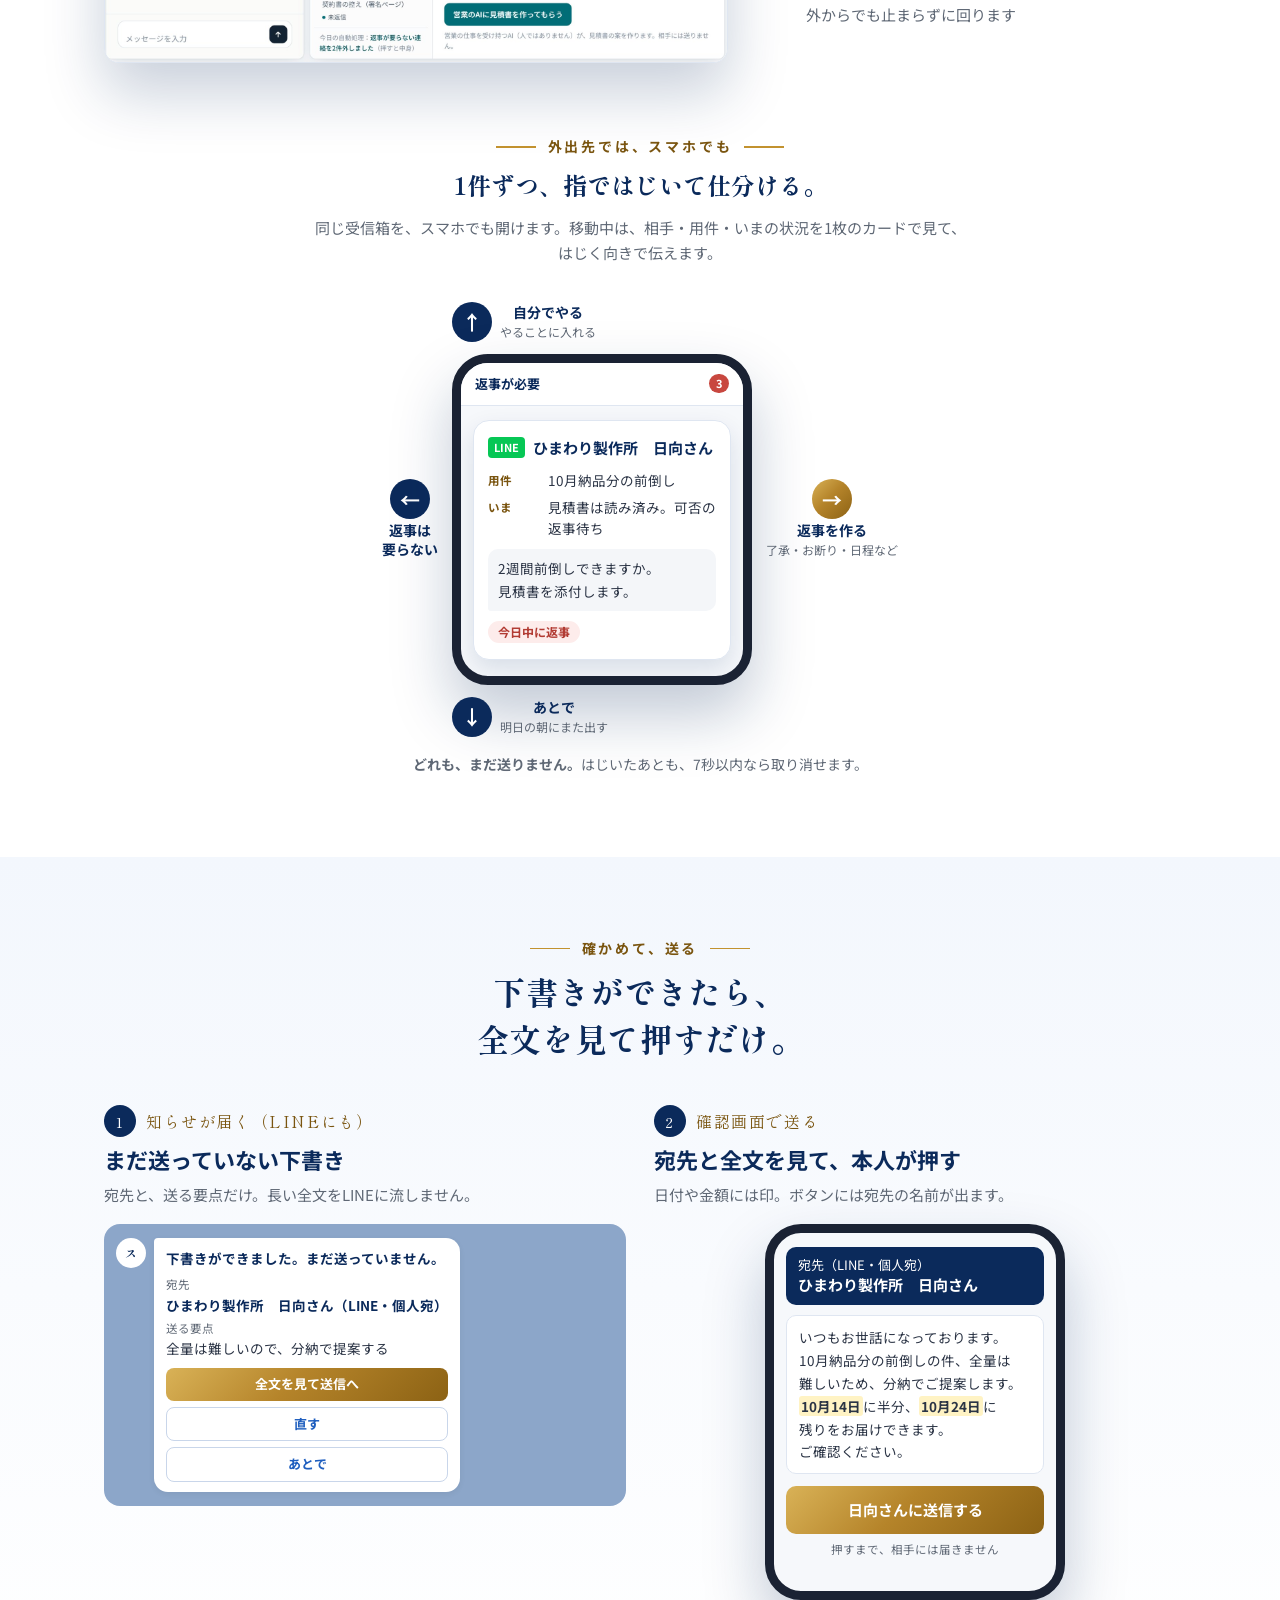
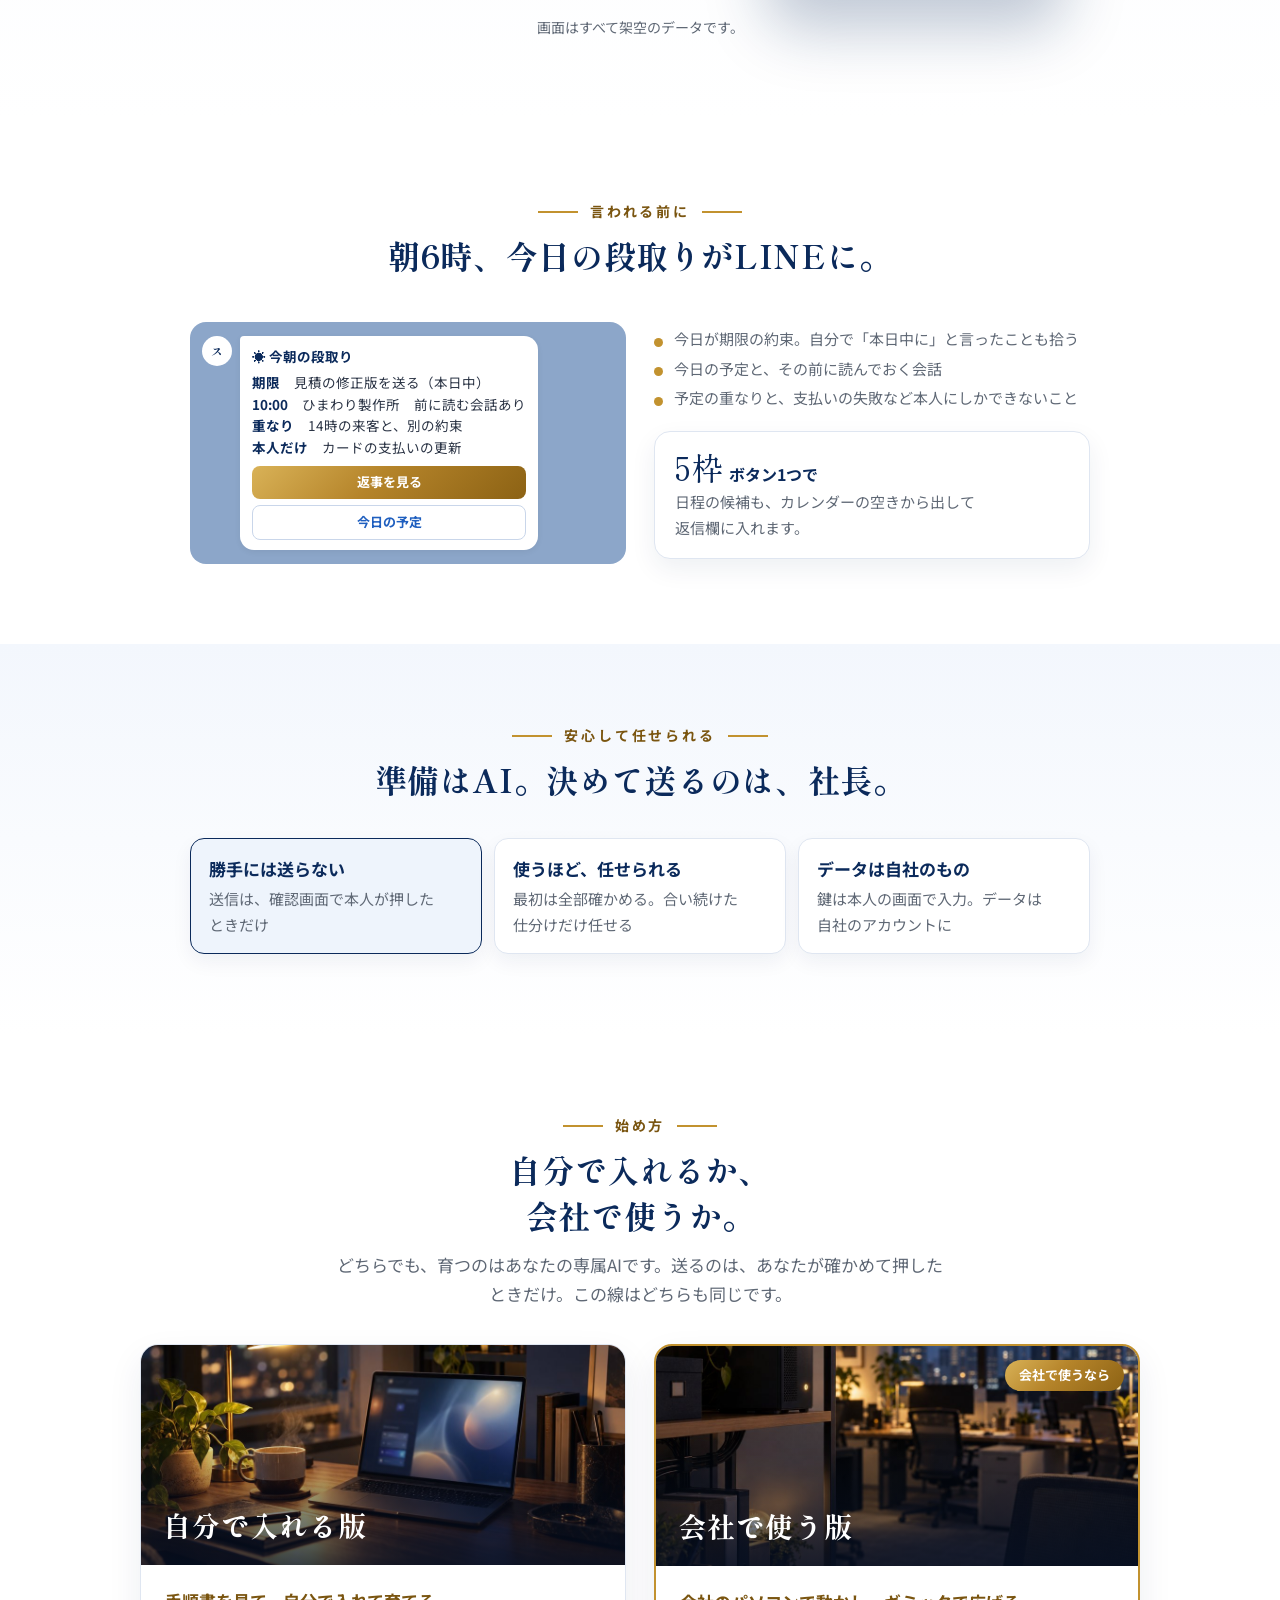
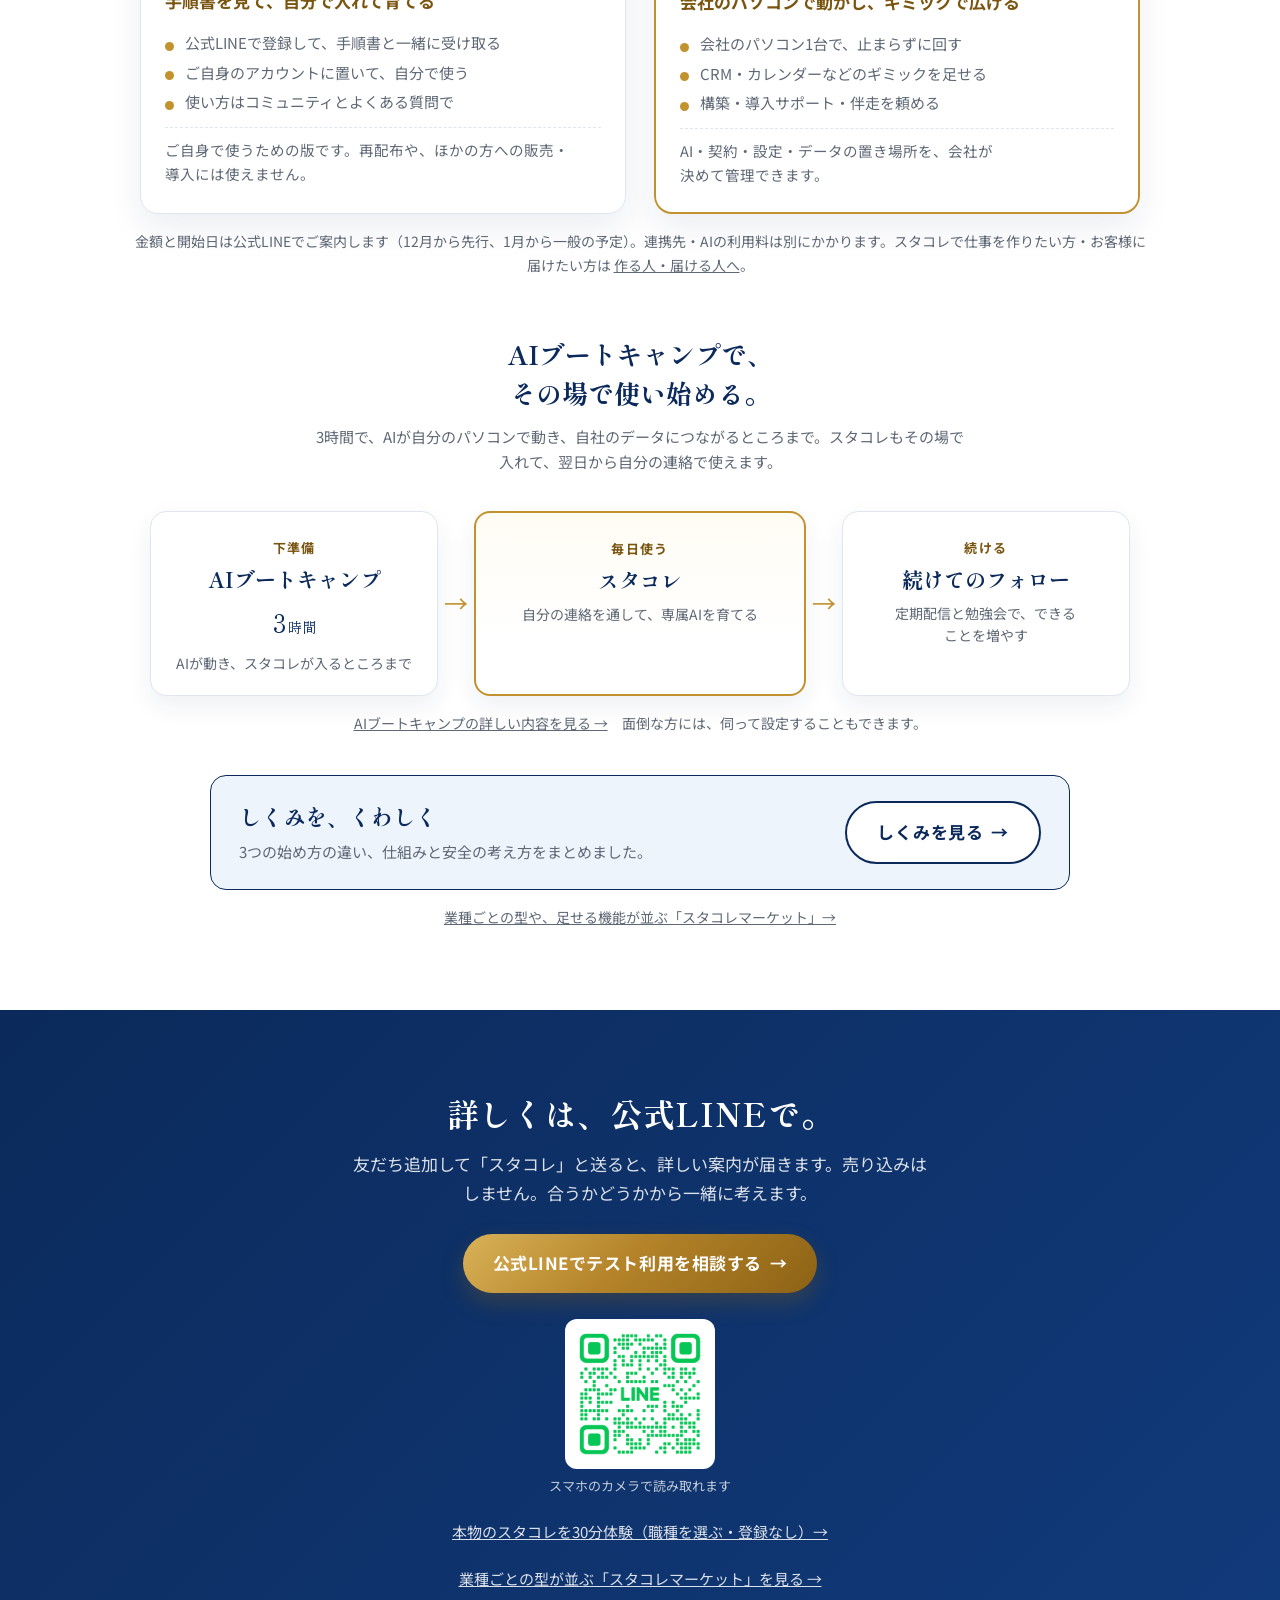
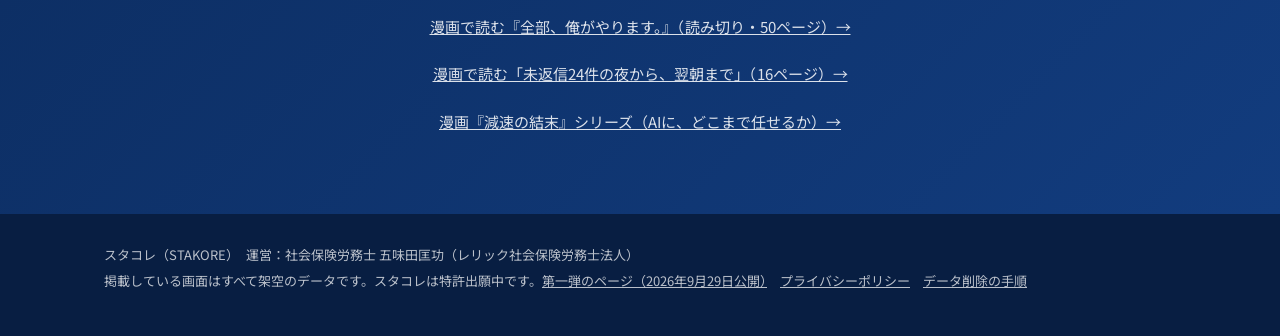
==== commit 19e742c7: "LPを2つの版に作り直す：冒頭を画像の大きな見出しに、本体の4つの章、自分で入れる版・会社で使う版、作る人・届ける人へ（ギミック・事前登録・審査）、漫画の関連リンク Co-Authored-By: C" ====
--- a/index.html
+++ b/index.html
@@ -19,7 +19,7 @@
 </div></header>
 
 <!-- 1. トップ -->
-<section class="hero"><div class="w">
+<section class="hero dark"><div class="w">
   <div>
     <span class="tag">連絡とAIをつなぐ、あなたの専属AI</span>
     <h1>仕事を通して、<br><span class="mk">あなたの専属AI</span>が育つ。</h1>
@@ -28,10 +28,6 @@
     <div class="cta"><a class="btn" href="https://line.me/R/ti/p/@232zafzm">公式LINEでテスト利用を相談する</a><span class="price1"><b>12月</b>から先行・<b>1月</b>から一般にご案内予定</span></div>
     <p class="try">登録なしで、本物のスタコレを30分体験 → <a href="demo/taiken.html">職種を選んで始める</a></p>
   </div>
-  <figure class="pcshot" aria-label="パソコン版の見本">
-    <div class="pcbar"><i></i><i></i><i></i><span>パソコンのブラウザで開いた受信箱（架空のデータ）</span></div>
-    <img src="img/pc-inbox-only.jpg" alt="パソコンのブラウザで開いた、スタコレの受信箱。覚えている経緯と、聞かれていること・次の一手が出ている（架空のデータ）" width="1570" height="1544">
-  </figure>
 </div></section>
 
 <!-- 1-2. 育つ -->
@@ -44,6 +40,19 @@
     <div><b>使えた</b>直した下書きが、次はそのまま使える形で上がってくる</div>
     <div class="key"><b>任せられる</b>合い続けた仕事から、少しずつ任せられるように</div>
   </div>
+</div></section>
+
+<!-- 1-3. 本体は4つ -->
+<section class="soft"><div class="w">
+  <div class="kk">本体は、4つだけ</div>
+  <h2>シンプルな本体に、<br>必要なものを足していく。</h2>
+  <div class="four">
+    <div><i>01</i><b>連絡をひとつに</b><span>LINE公式・チャットワーク・メールなどが1つの受信箱に</span></div>
+    <div><i>02</i><b>情報を紐付ける</b><span>相手ごと・案件ごとに、やりとりと資料がつながる</span></div>
+    <div><i>03</i><b>やることを抜き出す</b><span>誰が・何を・いつまでに、優先度をつけて並べる</span></div>
+    <div class="k"><i>04</i><b>仕事の文脈が溜まる</b><span>使うほど、あなたのやり方と経緯が育っていく</span></div>
+  </div>
+  <p class="note">CRM・売上管理・カレンダーなどは、必要なときに「ギミック」として足せます。Claude・Codexなどのいつものつなぎ先とは MCP でつながります。</p>
 </div></section>
 
 <!-- 2. こんな毎日に -->
@@ -68,6 +77,7 @@
       <li><b>受信箱で開く</b>LINE公式・チャットワーク・メールが1か所に。開くと、覚えている経緯と「聞かれていること・こちらが決めること・次の一手」が出ます</li>
       <li><b>AIに頼む</b>「この返事を作って」「見積を営業のAIに頼んで」を、ふだんの言葉で</li>
       <li><b>確かめて送る</b>宛先と全文を見て、本人が押したときだけ送ります</li>
+      <li><b>1台を付けっぱなしに</b>会社のパソコン1台で受信箱を動かしておけば、外からでも止まらずに回ります</li>
     </ol>
   </div>
 
@@ -104,7 +114,7 @@
       <h3>まだ送っていない下書き</h3>
       <p>宛先と、送る要点だけ。長い全文をLINEに流しません。</p>
       <div class="lt">
-        <div class="from"><span class="ic">スタ<br>コレ</span><div class="bub"><div class="t">下書きができました。まだ送っていません。</div><span class="k">宛先</span><br><b>ひまわり製作所　日向さん（LINE・個人宛）</b><br><span class="k">送る要点</span><br>全量は難しいので、分納で提案する<div class="bts"><span class="main">全文を見て送信へ</span><span>直す</span><span>あとで</span></div></div></div>
+        <div class="from"><span class="ic">ス</span><div class="bub"><div class="t">下書きができました。まだ送っていません。</div><span class="k">宛先</span><br><b>ひまわり製作所　日向さん（LINE・個人宛）</b><br><span class="k">送る要点</span><br>全量は難しいので、分納で提案する<div class="bts"><span class="main">全文を見て送信へ</span><span>直す</span><span>あとで</span></div></div></div>
       </div>
     </div>
     <div class="step2">
@@ -128,7 +138,7 @@
   <h2>朝6時、今日の段取りがLINEに。</h2>
   <div class="duo" style="max-width:900px;margin-left:auto;margin-right:auto">
     <div class="lt">
-      <div class="from"><span class="ic">スタ<br>コレ</span><div class="bub"><div class="t">☀ 今朝の段取り</div>
+      <div class="from"><span class="ic">ス</span><div class="bub"><div class="t">☀ 今朝の段取り</div>
         <b>期限</b>　見積の修正版を送る（本日中）<br><b>10:00</b>　ひまわり製作所　前に読む会話あり<br><b>重なり</b>　14時の来客と、別の約束<br><b>本人だけ</b>　カードの支払いの更新
         <div class="bts"><span class="main">返事を見る</span><span>今日の予定</span></div></div></div>
     </div>
@@ -160,27 +170,28 @@
 <!-- 7. 始め方 -->
 <section><div class="w">
   <div class="kk">始め方</div>
-  <h2>育て方に合わせて、3つの始め方。</h2>
-  <p class="lead">自分で育てても、プロと一緒に早く育てても、育つのはあなたの専属AIです。</p>
-  <div class="plans three">
-    <div class="plan">
-      <div class="t">自分で入れる</div>
-      <p class="s">自分で育てる</p>
-      <ul class="bul"><li>手順書を見て、自分で入れて使う</li><li>つなぐ連絡・使うAI・決まりは自分で選べる</li><li>使い方はコミュニティとよくある質問で</li></ul>
-    </div>
-    <div class="plan rec">
-      <span class="badge">おすすめ</span>
-      <div class="t">導入サポート</div>
-      <p class="s">プロと早く育てる</p>
-      <ul class="bul"><li>設定と最初のつなぎ込みを一緒に</li><li>業種の型を入れて、最初から仕事に使える形に</li><li>続けてのフォロー・勉強会で育て方を伴走</li></ul>
-    </div>
-    <div class="plan">
-      <div class="t">オプション</div>
-      <p class="s">必要に応じて足す</p>
-      <ul class="bul"><li>業種ごとの型・ギミックを足す</li><li>自社サーバーでの構築</li><li>チームの権限・管理</li></ul>
-    </div>
-  </div>
-  <p class="note">どの始め方でも、送るのはあなたが確かめて押したときだけです。金額と開始日は公式LINEでご案内します（12月から先行、1月から一般の予定）。連携先・AIの利用料は別にかかります。</p>
+  <h2>自分で入れるか、<br>会社で使うか。</h2>
+  <p class="lead">どちらでも、育つのはあなたの専属AIです。送るのは、あなたが確かめて押したときだけ。この線はどちらも同じです。</p>
+  <div class="ver">
+    <div class="vc">
+      <div class="ph" style="background-image:url(img/gen/self.jpg)"><span>自分で入れる版</span></div>
+      <div class="bd">
+        <p class="s">手順書を見て、自分で入れて育てる</p>
+        <ul class="bul"><li>公式LINEで登録して、手順書と一緒に受け取る</li><li>ご自身のアカウントに置いて、自分で使う</li><li>使い方はコミュニティとよくある質問で</li></ul>
+        <p class="fine">ご自身で使うための版です。再配布や、ほかの方への販売・導入には使えません。</p>
+      </div>
+    </div>
+    <div class="vc rec">
+      <span class="badge">会社で使うなら</span>
+      <div class="ph" style="background-image:url(img/gen/company.jpg)"><span>会社で使う版</span></div>
+      <div class="bd">
+        <p class="s">会社のパソコンで動かし、ギミックで広げる</p>
+        <ul class="bul"><li>会社のパソコン1台で、止まらずに回す</li><li>CRM・カレンダーなどのギミックを足せる</li><li>構築・導入サポート・伴走を頼める</li></ul>
+        <p class="fine">AI・契約・設定・データの置き場所を、会社が決めて管理できます。</p>
+      </div>
+    </div>
+  </div>
+  <p class="note">金額と開始日は公式LINEでご案内します（12月から先行、1月から一般の予定）。連携先・AIの利用料は別にかかります。スタコレで仕事を作りたい方・お客様に届けたい方は <a href="more/#partner">作る人・届ける人へ</a>。</p>
   <h3 style="text-align:center;margin-top:56px;font-family:var(--mincho);font-size:26px">AIブートキャンプで、<br>その場で使い始める。</h3>
   <p class="lead" style="font-size:15px">3時間で、AIが自分のパソコンで動き、自社のデータにつながるところまで。スタコレもその場で入れて、翌日から自分の連絡で使えます。</p>
   <div class="path">
--- a/css/site.css
+++ b/css/site.css
@@ -413,3 +413,37 @@
 
 .cmpwrap{overflow-x:auto;-webkit-overflow-scrolling:touch}
 @media(max-width:640px){.cmpwrap table.cmp{font-size:13px}.cmpwrap table.cmp th,.cmpwrap table.cmp td{padding:8px 6px}}
+
+/* 2026-11-27 スタコレ版 */
+.hero.dark{background:#0a1730 url(../img/gen/hero.jpg) center/cover no-repeat;padding:96px 0 104px;color:#fff}
+.hero.dark:before{background:linear-gradient(95deg,rgba(6,16,36,.94) 0%,rgba(6,16,36,.82) 42%,rgba(6,16,36,.25) 72%,rgba(6,16,36,.05) 100%)}
+.hero.dark .w{grid-template-columns:1fr}
+.hero.dark .w>div{max-width:620px}
+.hero.dark h1{color:#fff}
+.hero.dark .mk{background:none;color:#E8C46A}
+.hero.dark .sub{color:#fff}
+.hero.dark .p,.hero.dark .try,.hero.dark .price1{color:rgba(255,255,255,.86)}
+.hero.dark .try a{color:#E8C46A}
+.hero.dark .price1 b{color:#E8C46A}
+.hero.dark .tag{background:rgba(232,196,106,.14);color:#E8C46A;border-color:rgba(232,196,106,.5)}
+.four{display:grid;grid-template-columns:repeat(4,1fr);gap:16px;max-width:1080px;margin:32px auto 0}
+.four>div{background:#fff;border:1px solid var(--line);border-radius:14px;padding:22px 20px;display:flex;flex-direction:column;gap:6px;box-shadow:0 10px 26px rgba(11,42,91,.06)}
+.four i{font-style:normal;font-family:var(--mincho);font-size:30px;color:var(--gold)}
+.four b{font-size:18px;color:var(--blue)}
+.four span{font-size:15px;line-height:1.7;color:var(--ink2)}
+.four .k{background:#0B2A5B;border-color:#0B2A5B}.four .k b{color:#E8C46A}.four .k span{color:rgba(255,255,255,.85)}
+.ver{display:grid;grid-template-columns:1fr 1fr;gap:28px;max-width:1000px;margin:36px auto 0}
+.vc{position:relative;background:#fff;border:1px solid var(--line);border-radius:18px;overflow:hidden;box-shadow:0 14px 34px rgba(11,42,91,.08)}
+.vc.rec{border:2px solid var(--gold)}
+.vc .badge{position:absolute;top:14px;right:14px;z-index:2;background:var(--goldgrad);color:#fff;font-size:13px;font-weight:700;border-radius:999px;padding:4px 14px}
+.vc .ph{height:220px;background-size:cover;background-position:center;position:relative}
+.vc .ph:after{content:"";position:absolute;inset:0;background:linear-gradient(180deg,rgba(6,16,36,0) 35%,rgba(6,16,36,.8) 100%)}
+.vc .ph span{position:absolute;left:22px;bottom:16px;z-index:1;color:#fff;font-family:var(--mincho);font-size:28px;font-weight:800;letter-spacing:.04em}
+.vc .bd{padding:22px 24px 24px}
+.vc .s{font-weight:700;color:var(--gold-deep);margin-bottom:6px}
+.vc .fine{font-size:14.5px;color:var(--ink2);margin-top:12px;line-height:1.7;border-top:1px dashed var(--line);padding-top:10px}
+@media(max-width:860px){.four{grid-template-columns:1fr 1fr}.ver{grid-template-columns:1fr}.hero.dark{padding:56px 0 64px}.hero.dark:before{background:rgba(6,16,36,.8)}}
+
+.mrel{display:flex;flex-wrap:wrap;justify-content:center;gap:10px 22px;margin-top:18px;font-size:15px}
+.mrel span{font-weight:700;color:var(--gold-deep)}
+.mrel a{color:var(--blue);font-weight:700;text-decoration:none}
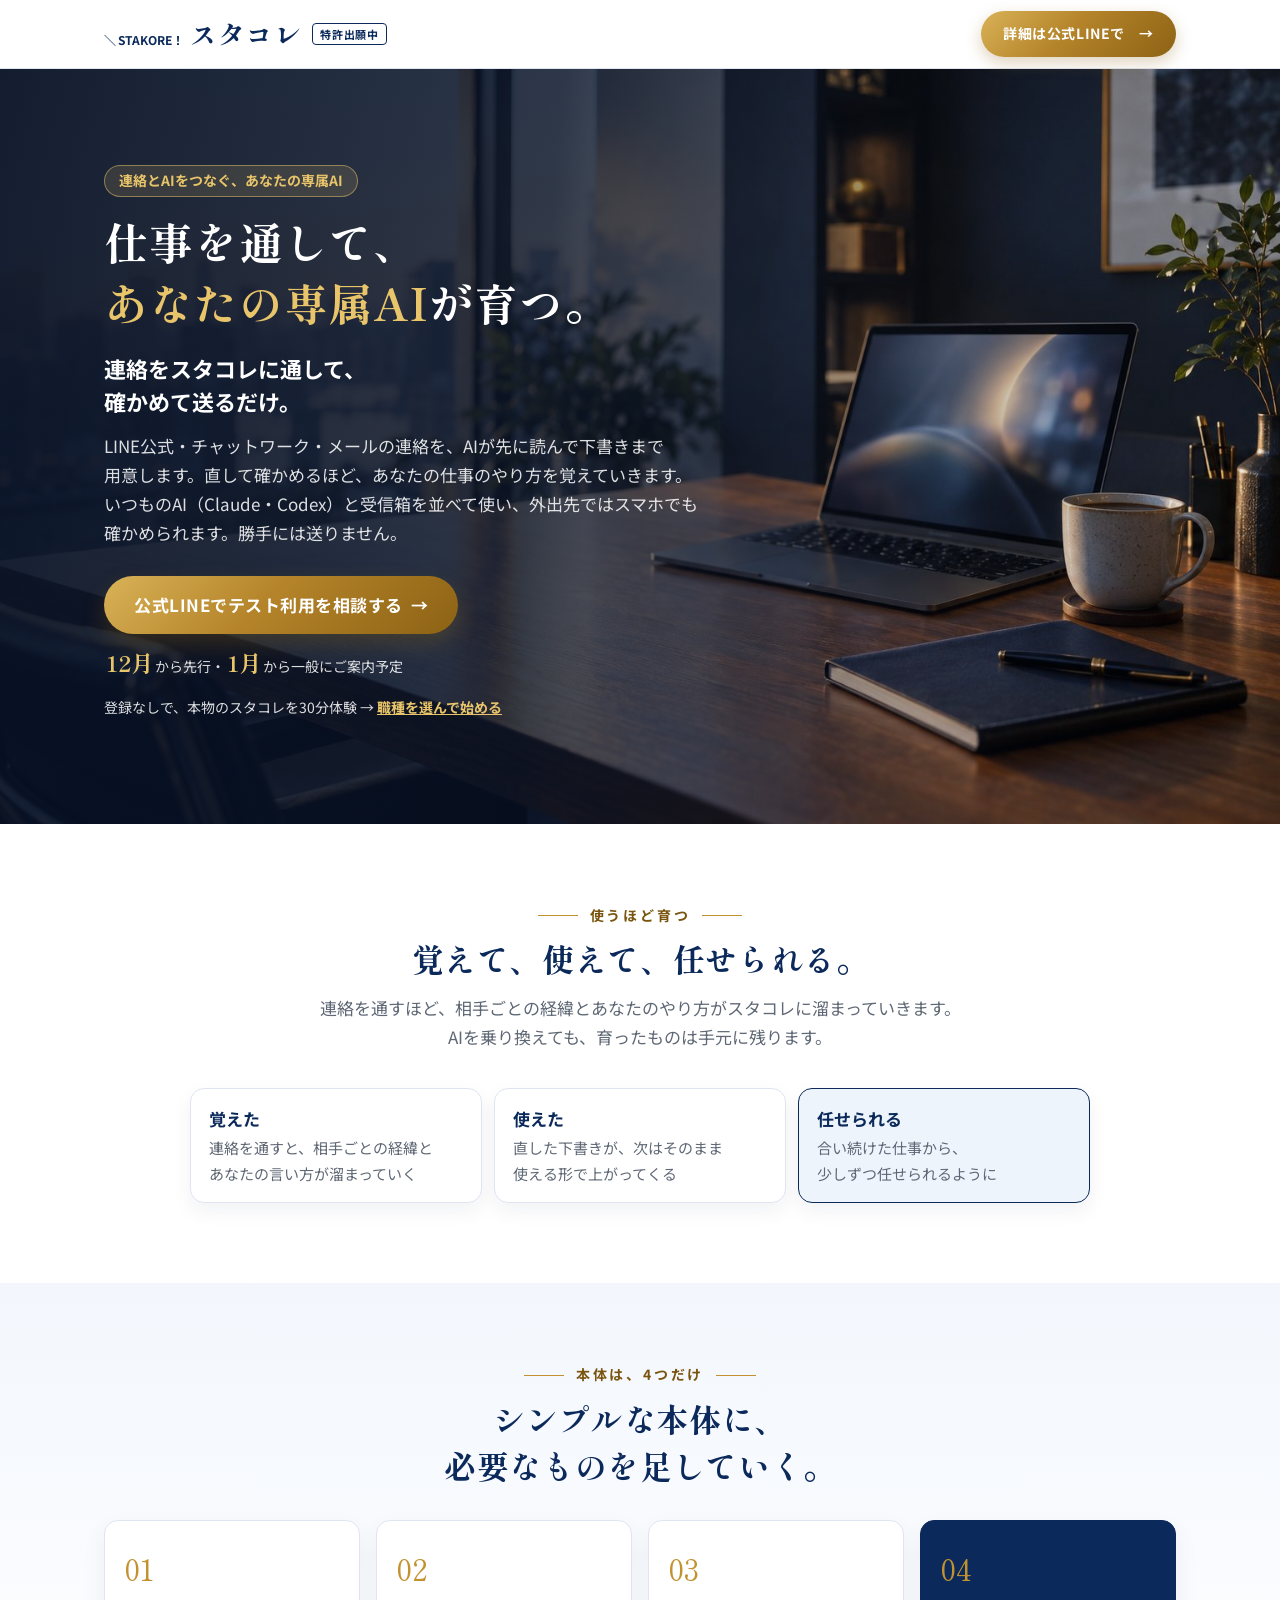
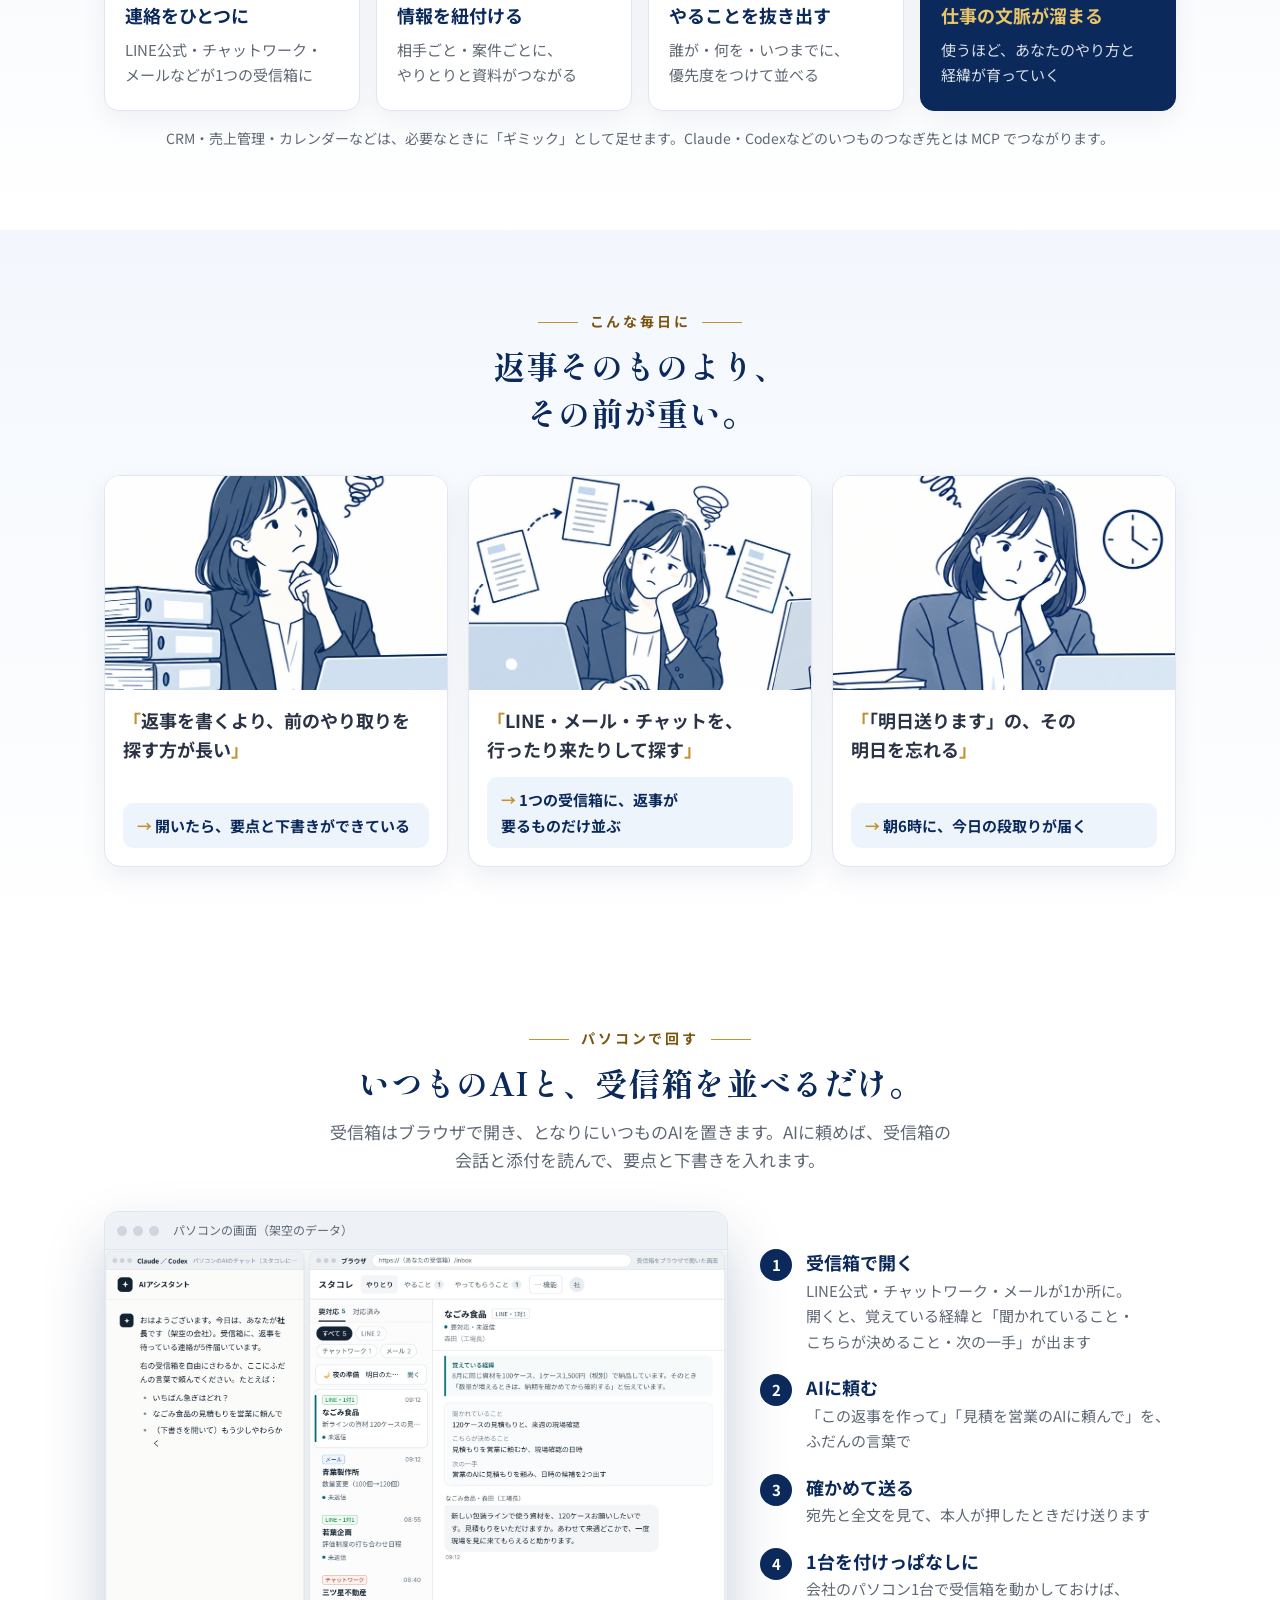
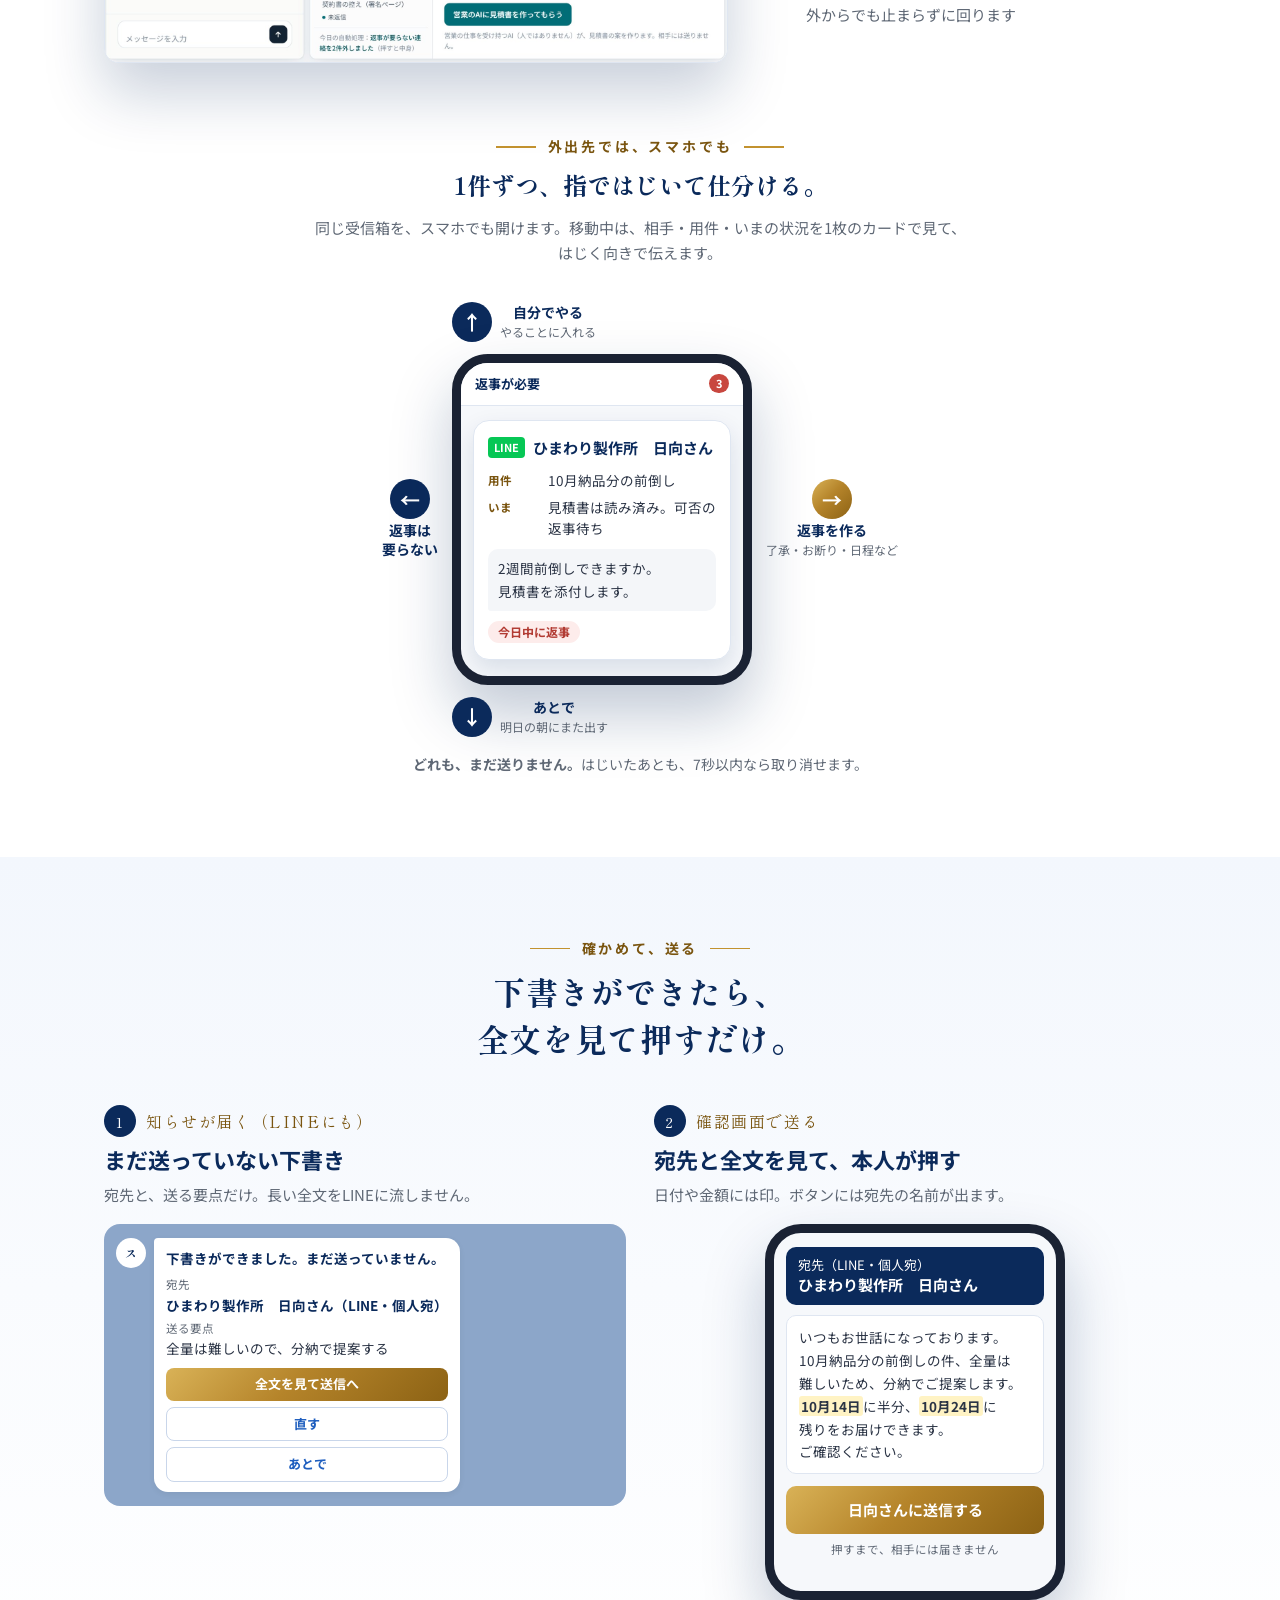
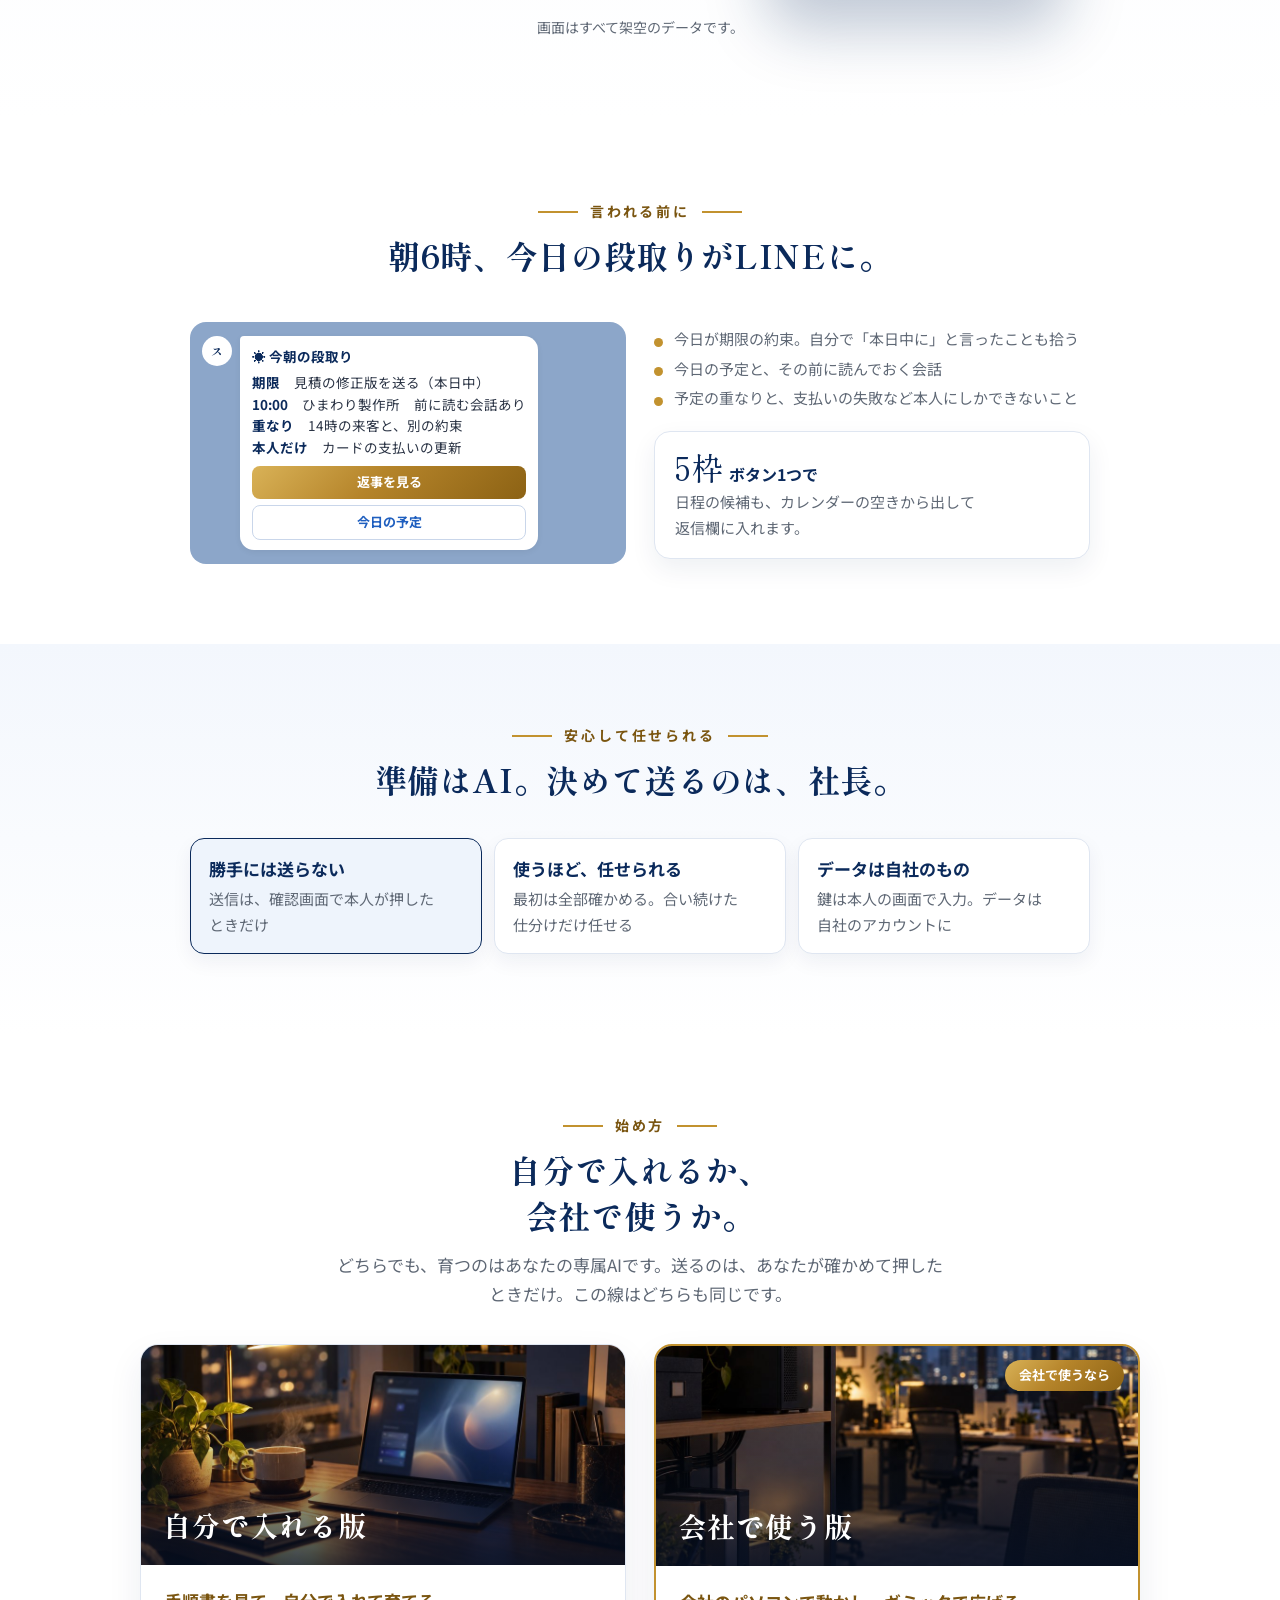
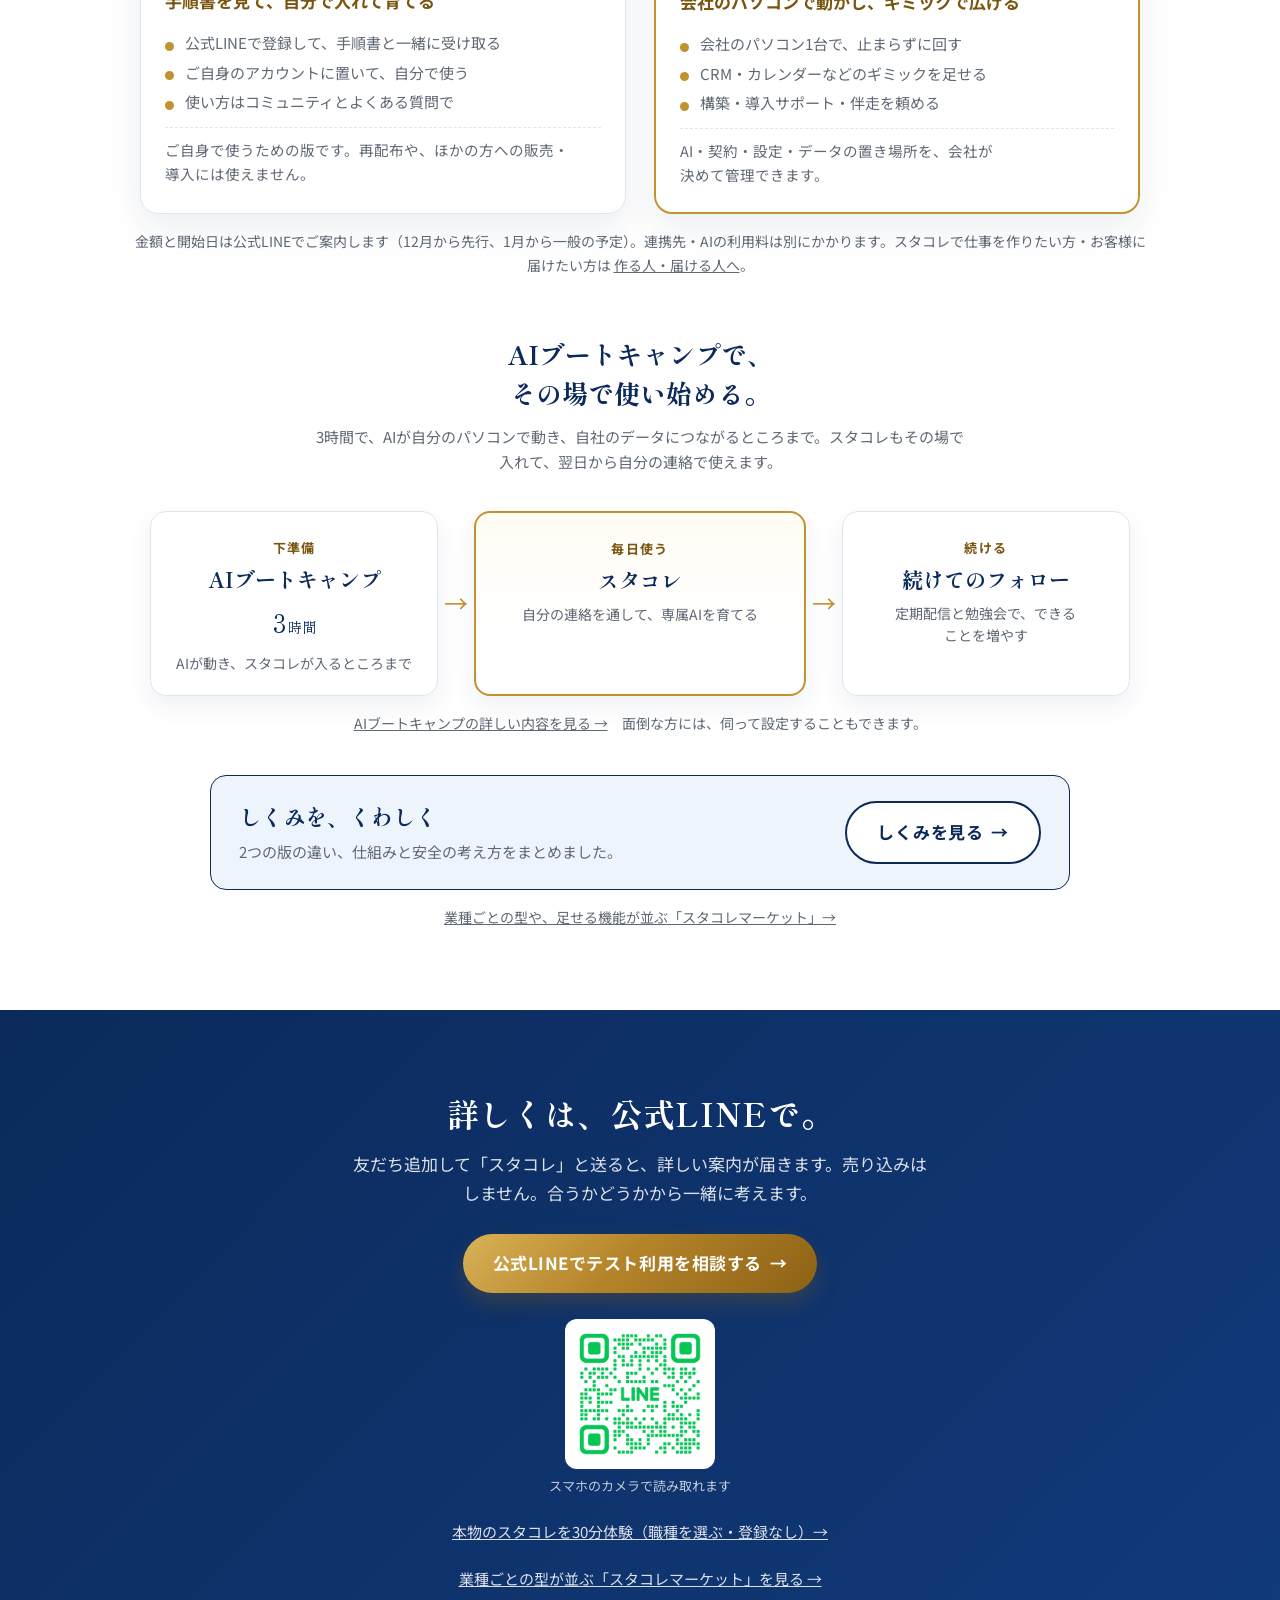
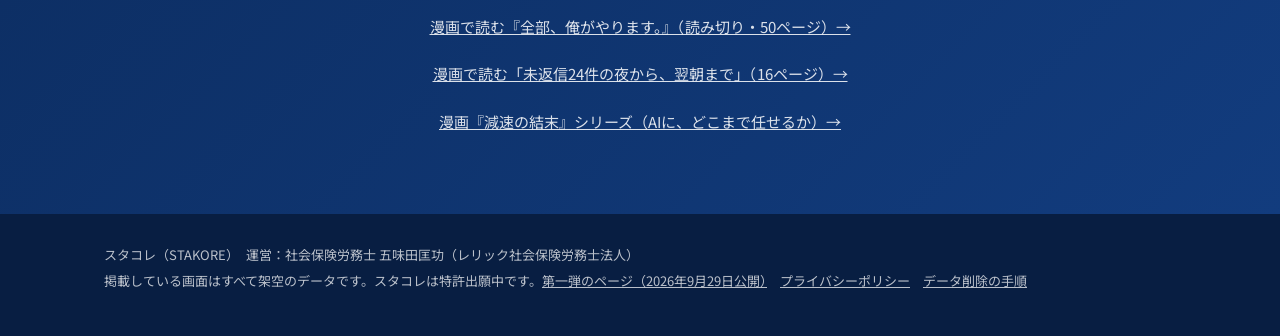
==== commit ecd9dd62: "続編の直リンクを公式LINEの案内に、作る人・届ける人のページをスタコレの現行条件に作り直し（代理店はメディアパートナーズ）、漫画からの体験ボタンを短く、2つの版に統一 Co-Authored-By:" ====
--- a/index.html
+++ b/index.html
@@ -203,7 +203,7 @@
   </div>
   <p class="note"><a href="https://mgomita-ui.github.io/hatarakikata4-lp/bootcamp/">AIブートキャンプの詳しい内容を見る →</a>　面倒な方には、伺って設定することもできます。</p>
   <div class="more" style="margin-top:40px">
-    <div><h3>しくみを、くわしく</h3><p>3つの始め方の違い、仕組みと安全の考え方をまとめました。</p></div>
+    <div><h3>しくみを、くわしく</h3><p>2つの版の違い、仕組みと安全の考え方をまとめました。</p></div>
     <a class="btn line" href="more/">しくみを見る</a>
   </div>
   <p class="note"><a href="market/">業種ごとの型や、足せる機能が並ぶ「スタコレマーケット」→</a></p>
--- a/css/site.css
+++ b/css/site.css
@@ -447,3 +447,28 @@
 .mrel{display:flex;flex-wrap:wrap;justify-content:center;gap:10px 22px;margin-top:18px;font-size:15px}
 .mrel span{font-weight:700;color:var(--gold-deep)}
 .mrel a{color:var(--blue);font-weight:700;text-decoration:none}
+
+/* 漫画から来た方へ */
+.fm{background:linear-gradient(180deg,#0B2A5B 0%,#12356f 100%);color:#fff}
+.fm .kk{color:#E8C46A}.fm .kk:before,.fm .kk:after{background:#E8C46A}
+.fm h2{color:#fff}.fm .lead{color:rgba(255,255,255,.88)}
+.fmflow{list-style:none;padding:0;margin:32px auto 0;max-width:1080px;display:grid;grid-template-columns:repeat(4,1fr);gap:14px}
+.fmflow li{background:rgba(255,255,255,.06);border:1px solid rgba(255,255,255,.18);border-radius:14px;padding:16px;display:flex;flex-direction:column;gap:8px}
+.fmflow .n{width:28px;height:28px;border-radius:50%;background:#E8C46A;color:#0B2A5B;font-weight:800;display:flex;align-items:center;justify-content:center}
+.fmflow b{font-size:17px;color:#fff}
+.fmflow .ui{background:#fff;color:#2b3445;border-radius:10px;padding:12px;font-size:14.5px;line-height:1.7}
+.fmflow .ui small{display:block;font-size:12.5px;color:#5F6875;font-weight:700;margin-bottom:4px}
+.fmflow .ui hr{border:none;border-top:1px dashed #dfe6f1;margin:8px 0}
+.fmflow .me .ui{border-left:4px solid #E5402B}
+.fmflow .nx .ui{border-left:4px solid #E8C46A}
+.fmflow .ui em{font-style:normal;background:#FFF3CC;font-weight:700}
+.fm .fine{text-align:center;color:rgba(255,255,255,.7);font-size:13.5px;margin-top:12px}
+.fmcta{display:flex;flex-direction:column;align-items:center;gap:12px;margin-top:26px}
+.fmcta .sub{color:#E8C46A;font-weight:700;text-decoration:none}
+.pick{display:grid;grid-template-columns:1fr 1fr;gap:14px;max-width:900px;margin:24px auto 0}
+.pick div{background:#fff;border:1px solid var(--line);border-radius:12px;padding:14px 18px;font-size:15.5px;line-height:1.7}
+.pick div.rec{border:2px solid var(--gold)}
+.pick b{display:block;font-family:var(--mincho);font-size:20px;color:var(--blue)}
+@media(max-width:860px){.fmflow{grid-template-columns:1fr}.pick{grid-template-columns:1fr}}
+
+.fmcta .fmsub{margin:-4px 0 0;font-size:14px;color:rgba(255,255,255,.78)}
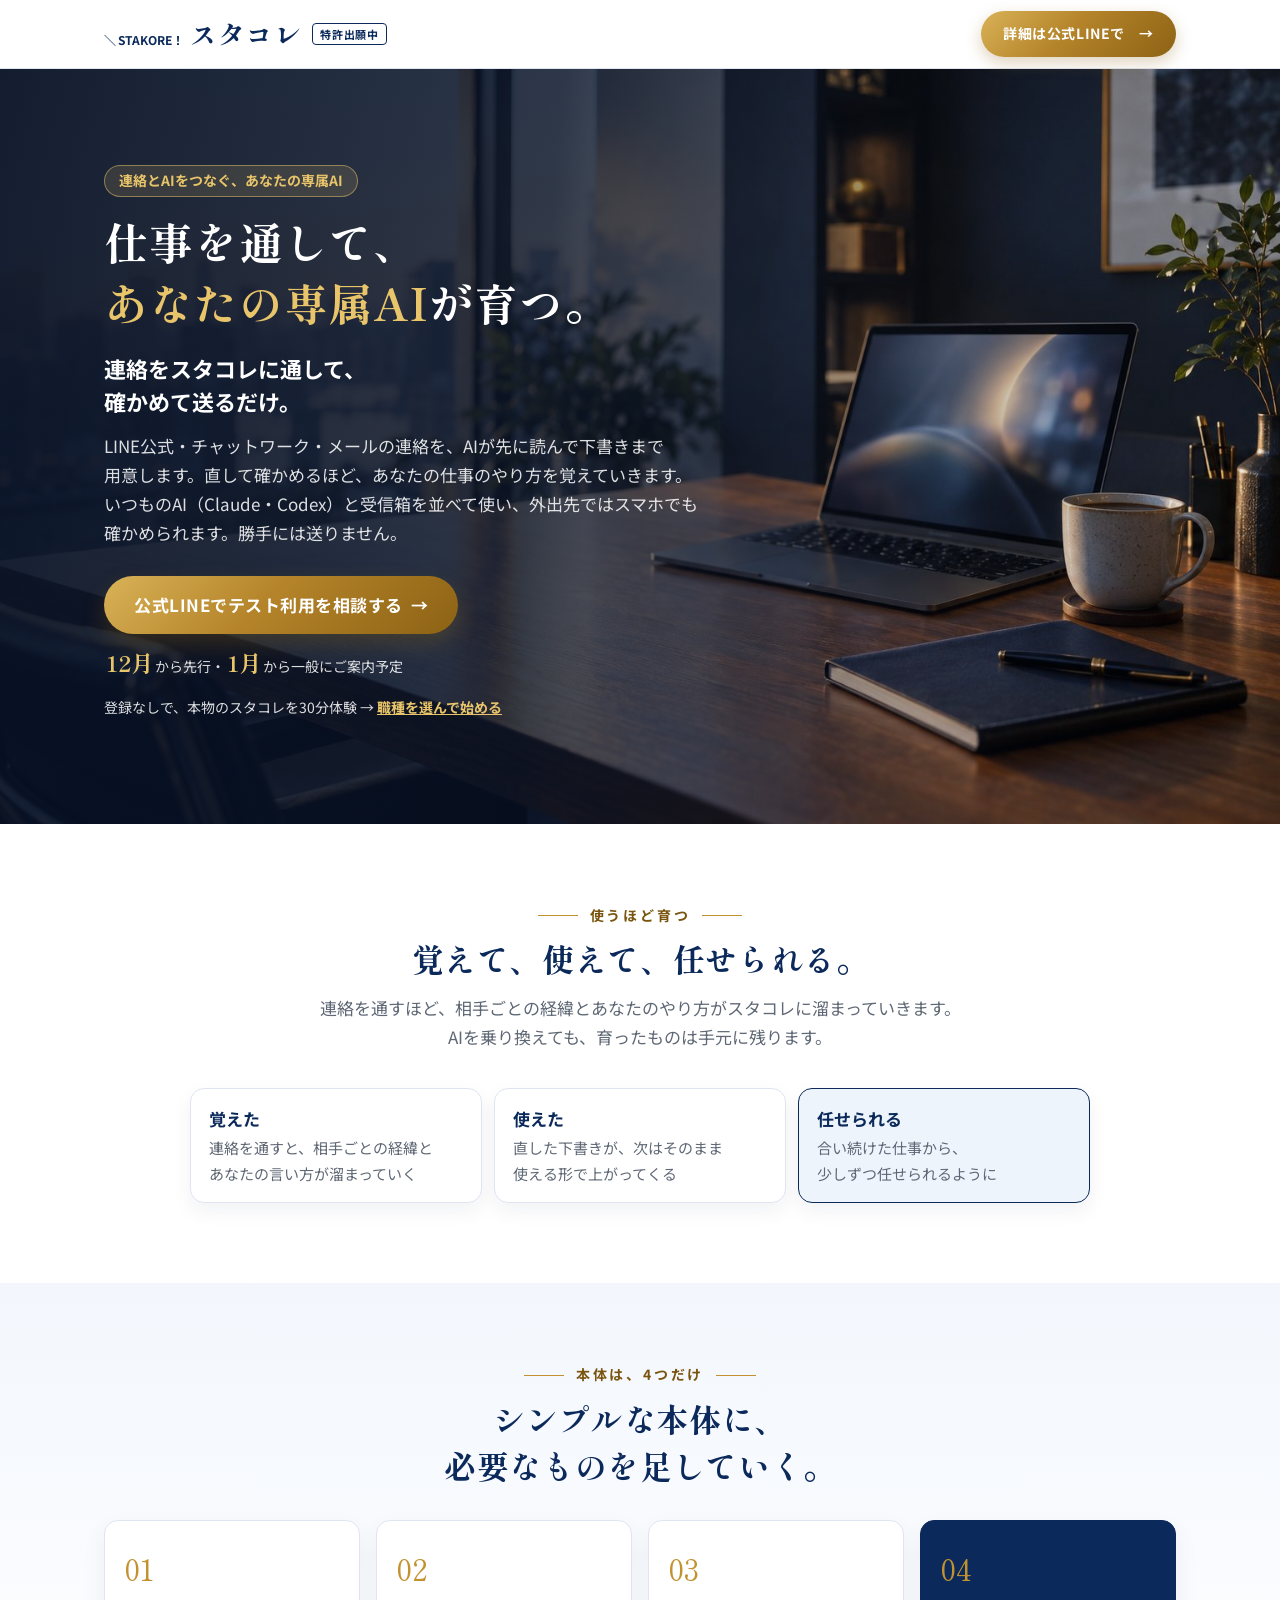
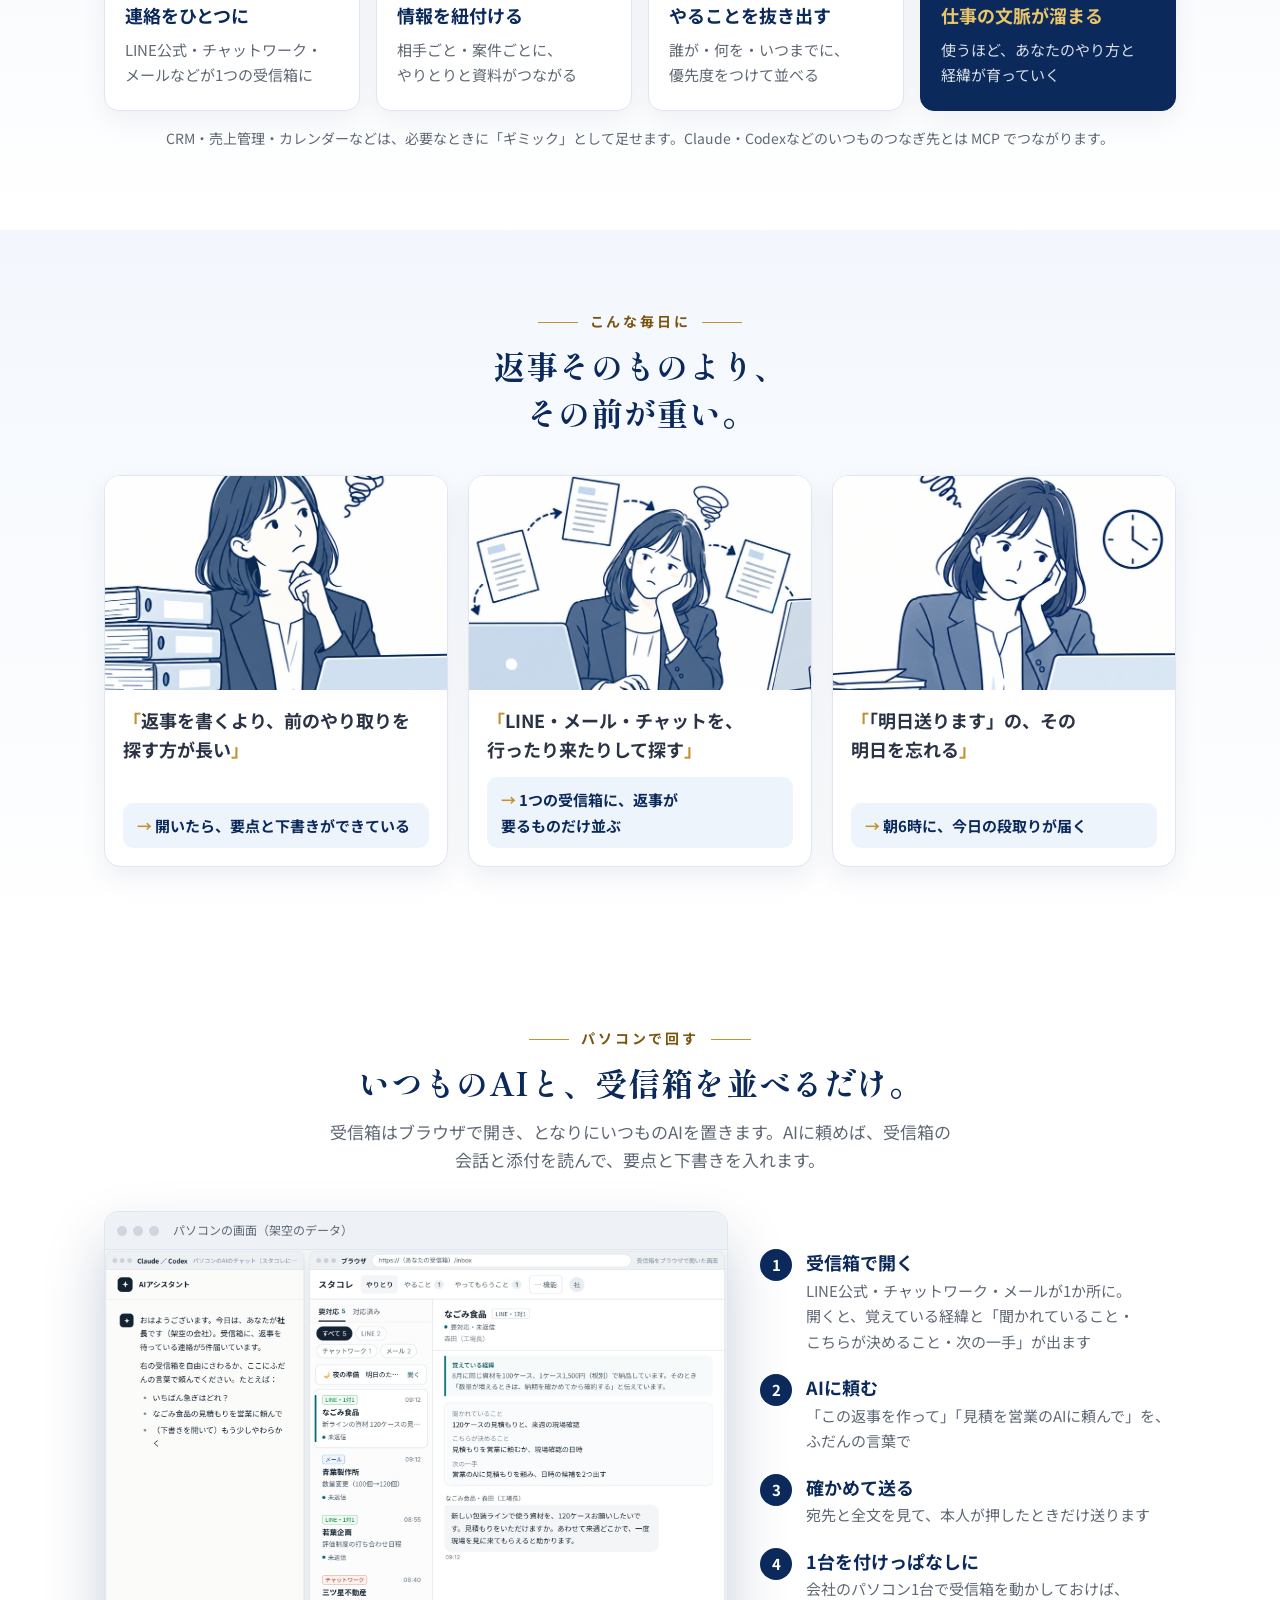
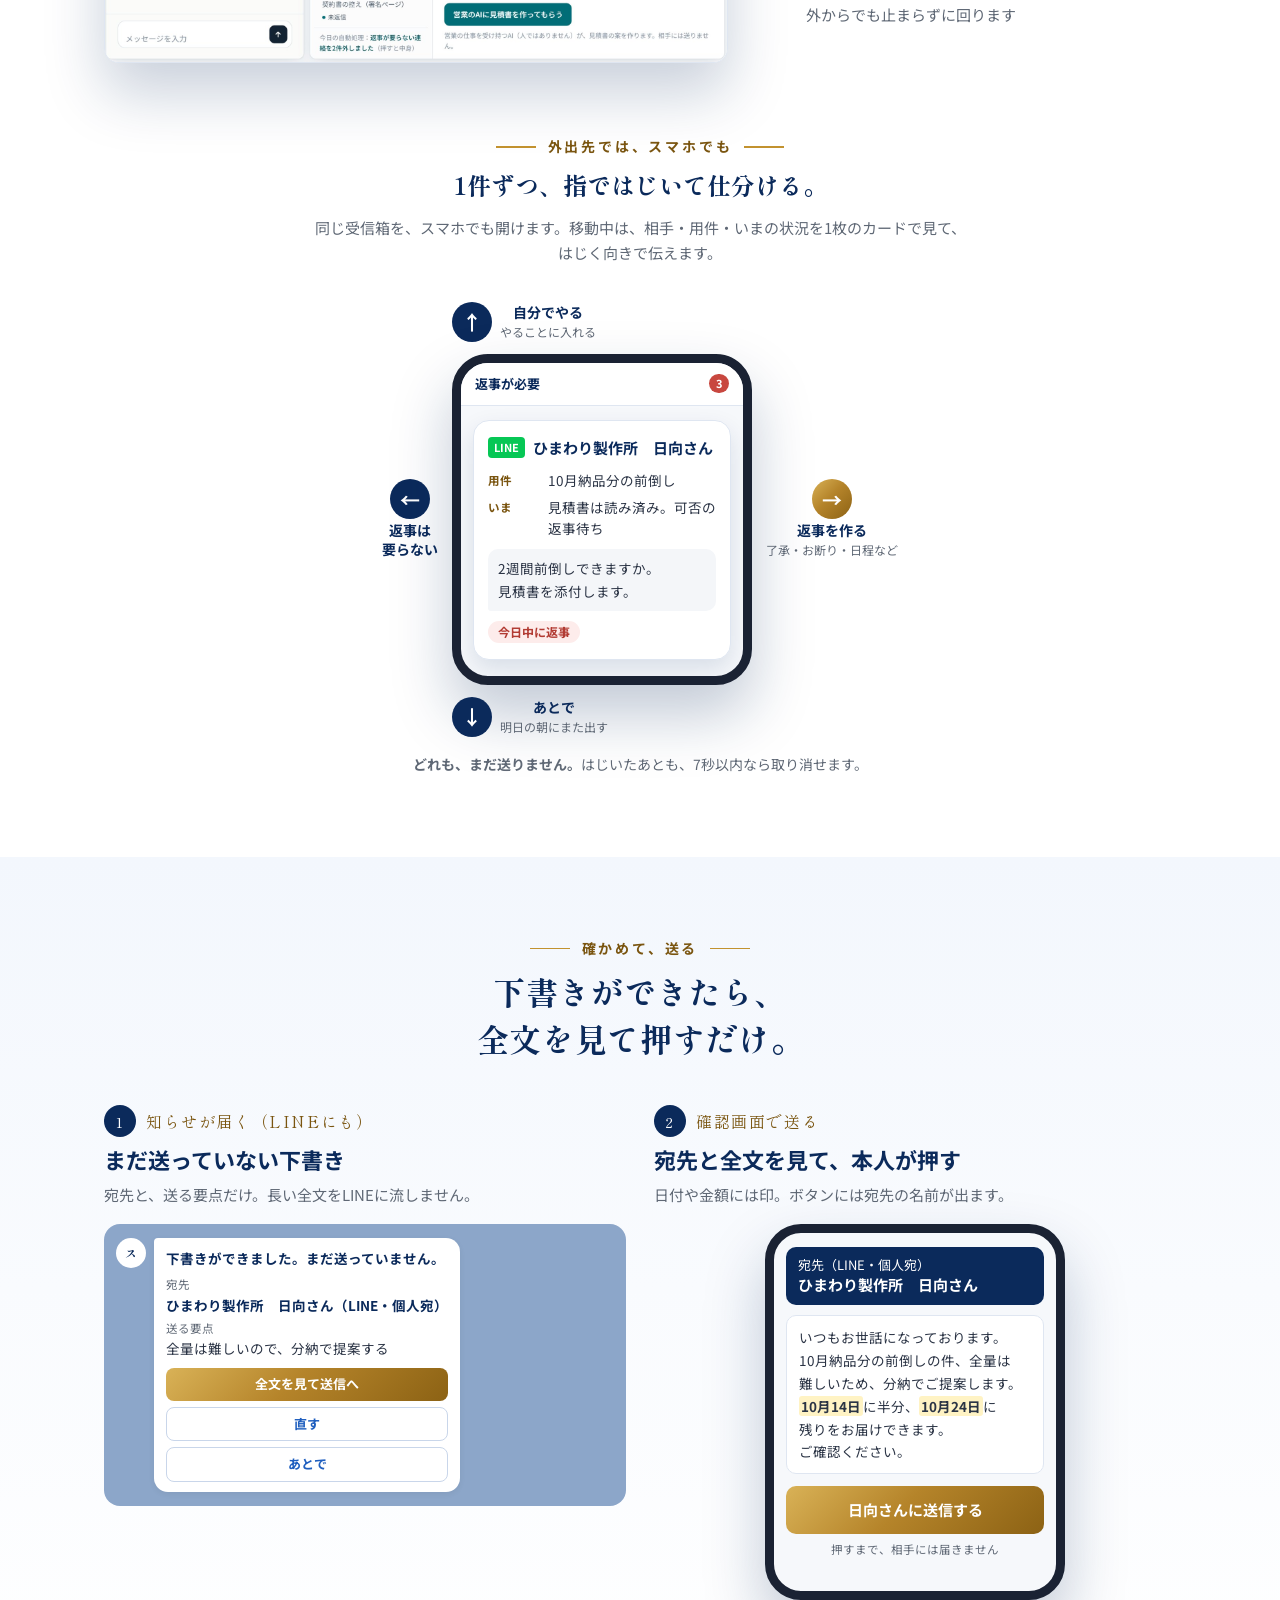
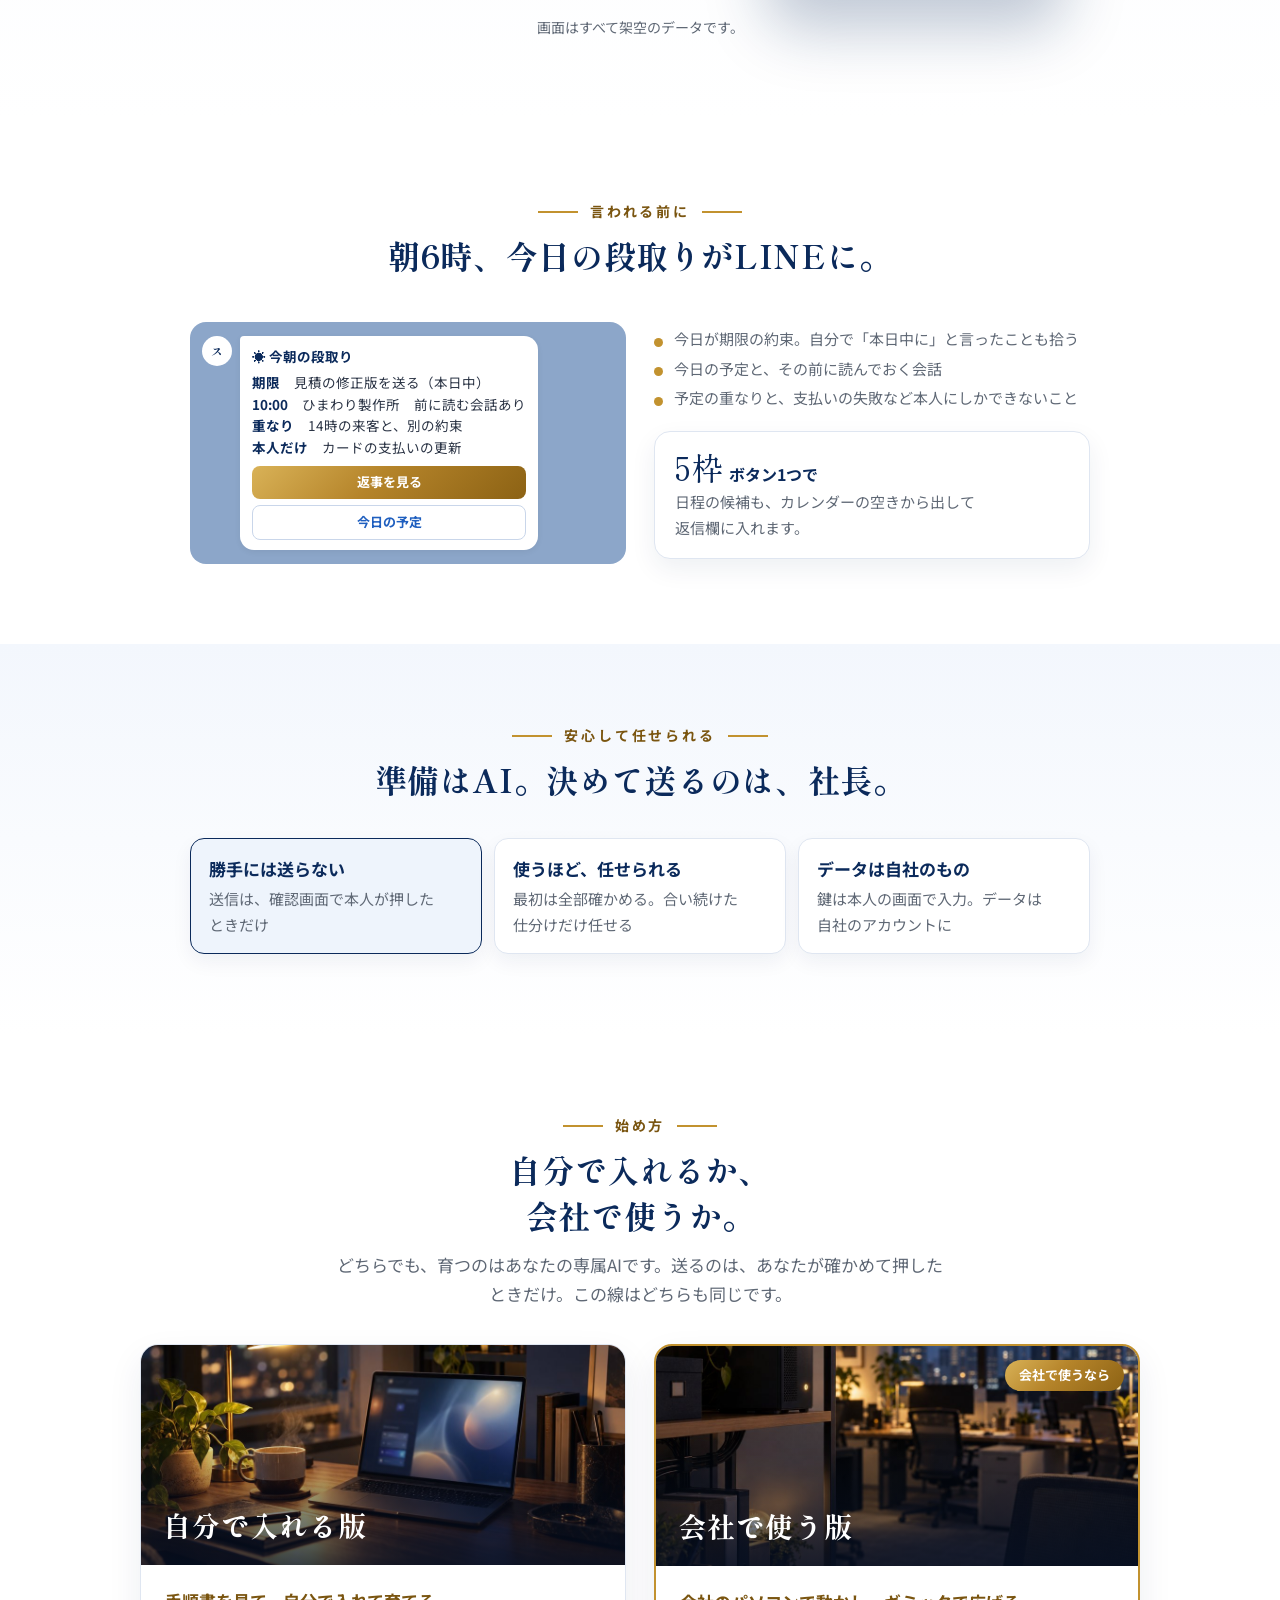
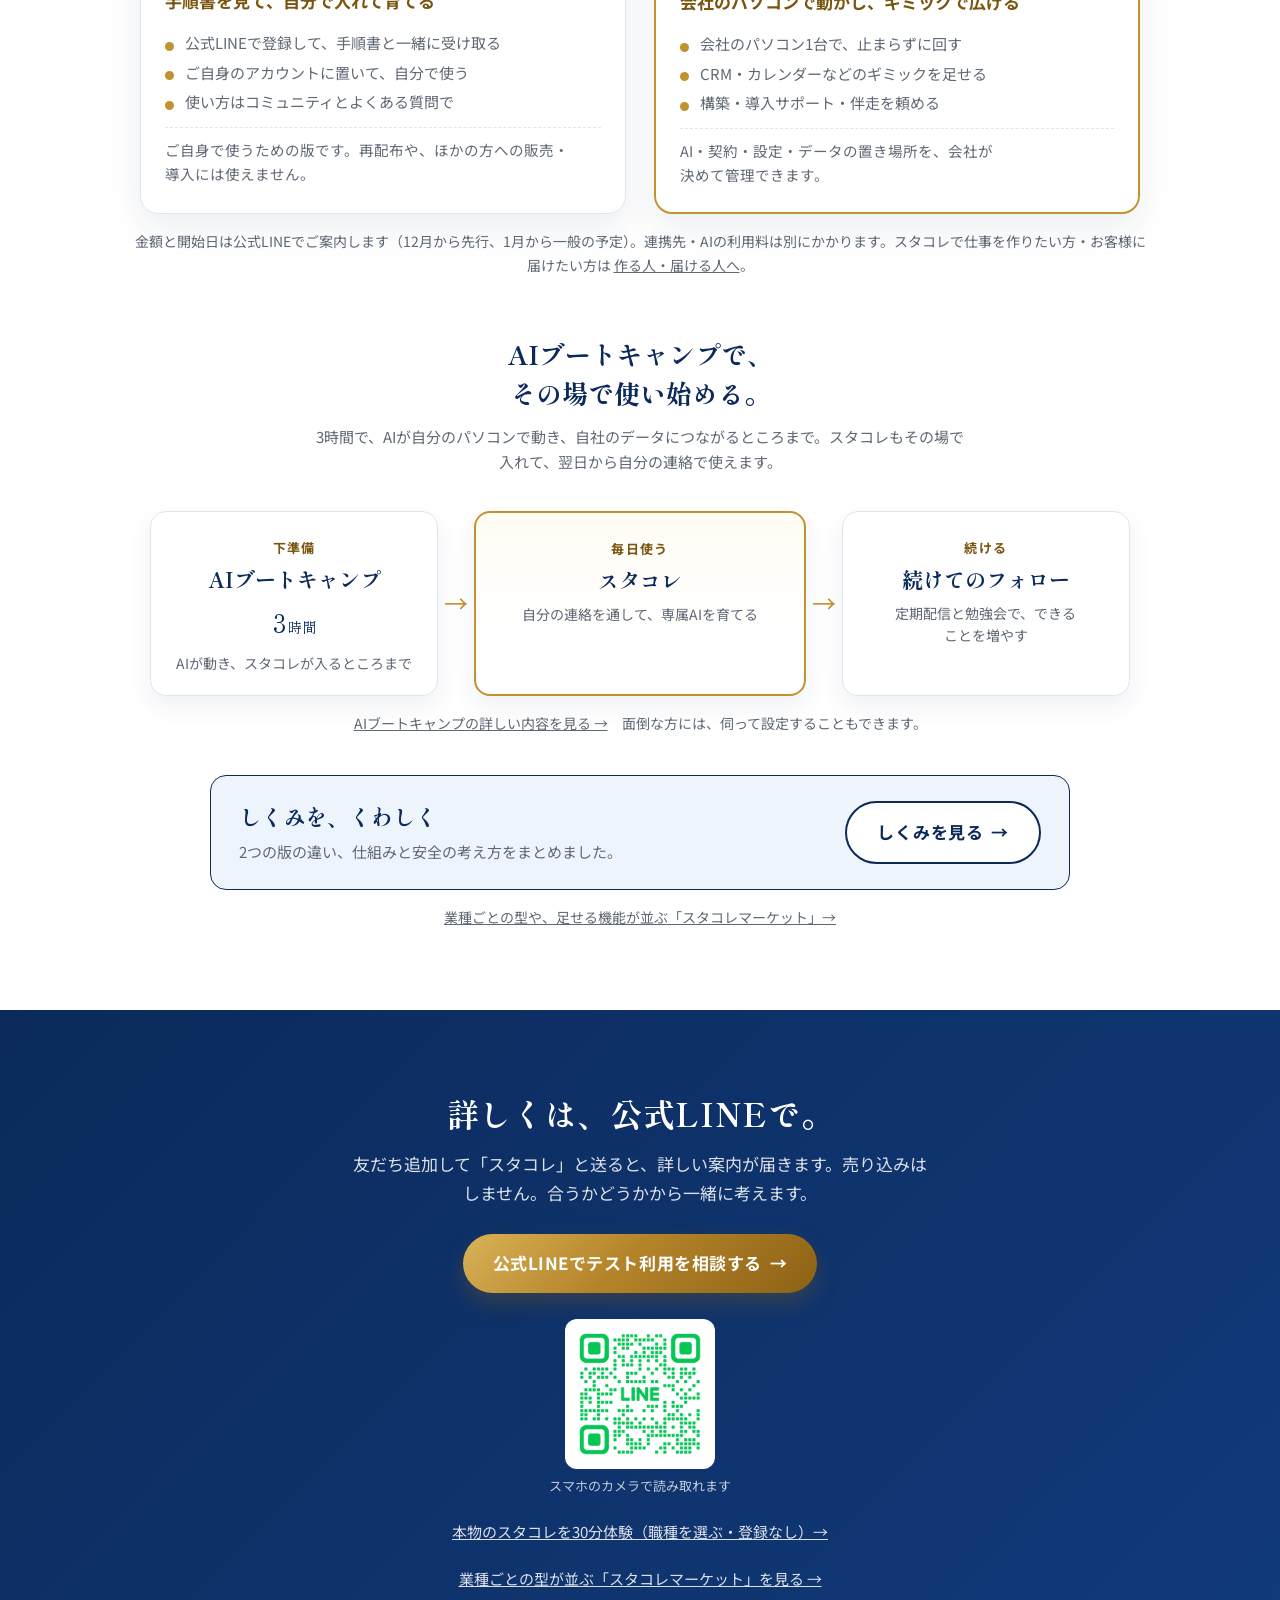
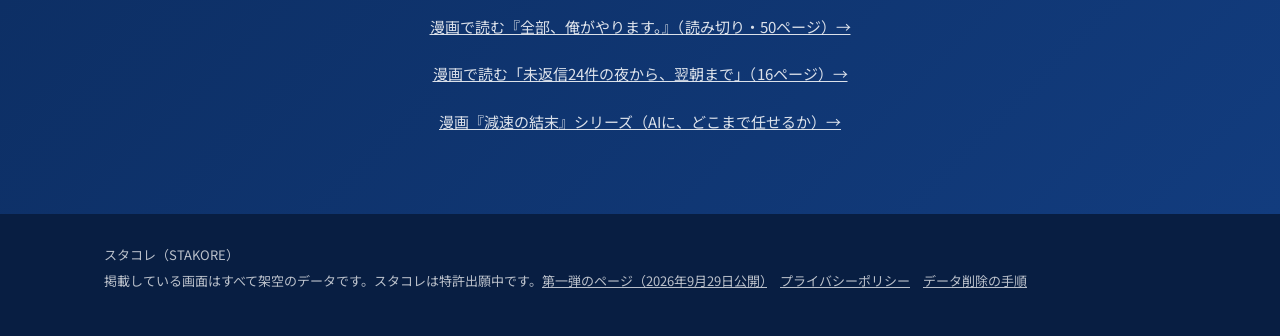
==== commit 69ad5f77: "フッターの運営者の表記を外す Co-Authored-By: Claude Opus 5.5 <noreply@anthropic.com>" ====
--- a/index.html
+++ b/index.html
@@ -223,7 +223,7 @@
 </div></section>
 
 <footer><div class="w">
-  <p>スタコレ（STAKORE）　運営：社会保険労務士 五味田匡功（レリック社会保険労務士法人）</p>
+  <p>スタコレ（STAKORE）</p>
   <p>掲載している画面はすべて架空のデータです。スタコレは特許出願中です。<a href="v1/">第一弾のページ（2026年9月29日公開）</a>　<a href="privacy.html">プライバシーポリシー</a>　<a href="data-deletion.html">データ削除の手順</a></p>
 </div></footer>
 <script src="js/motion.js" defer></script>
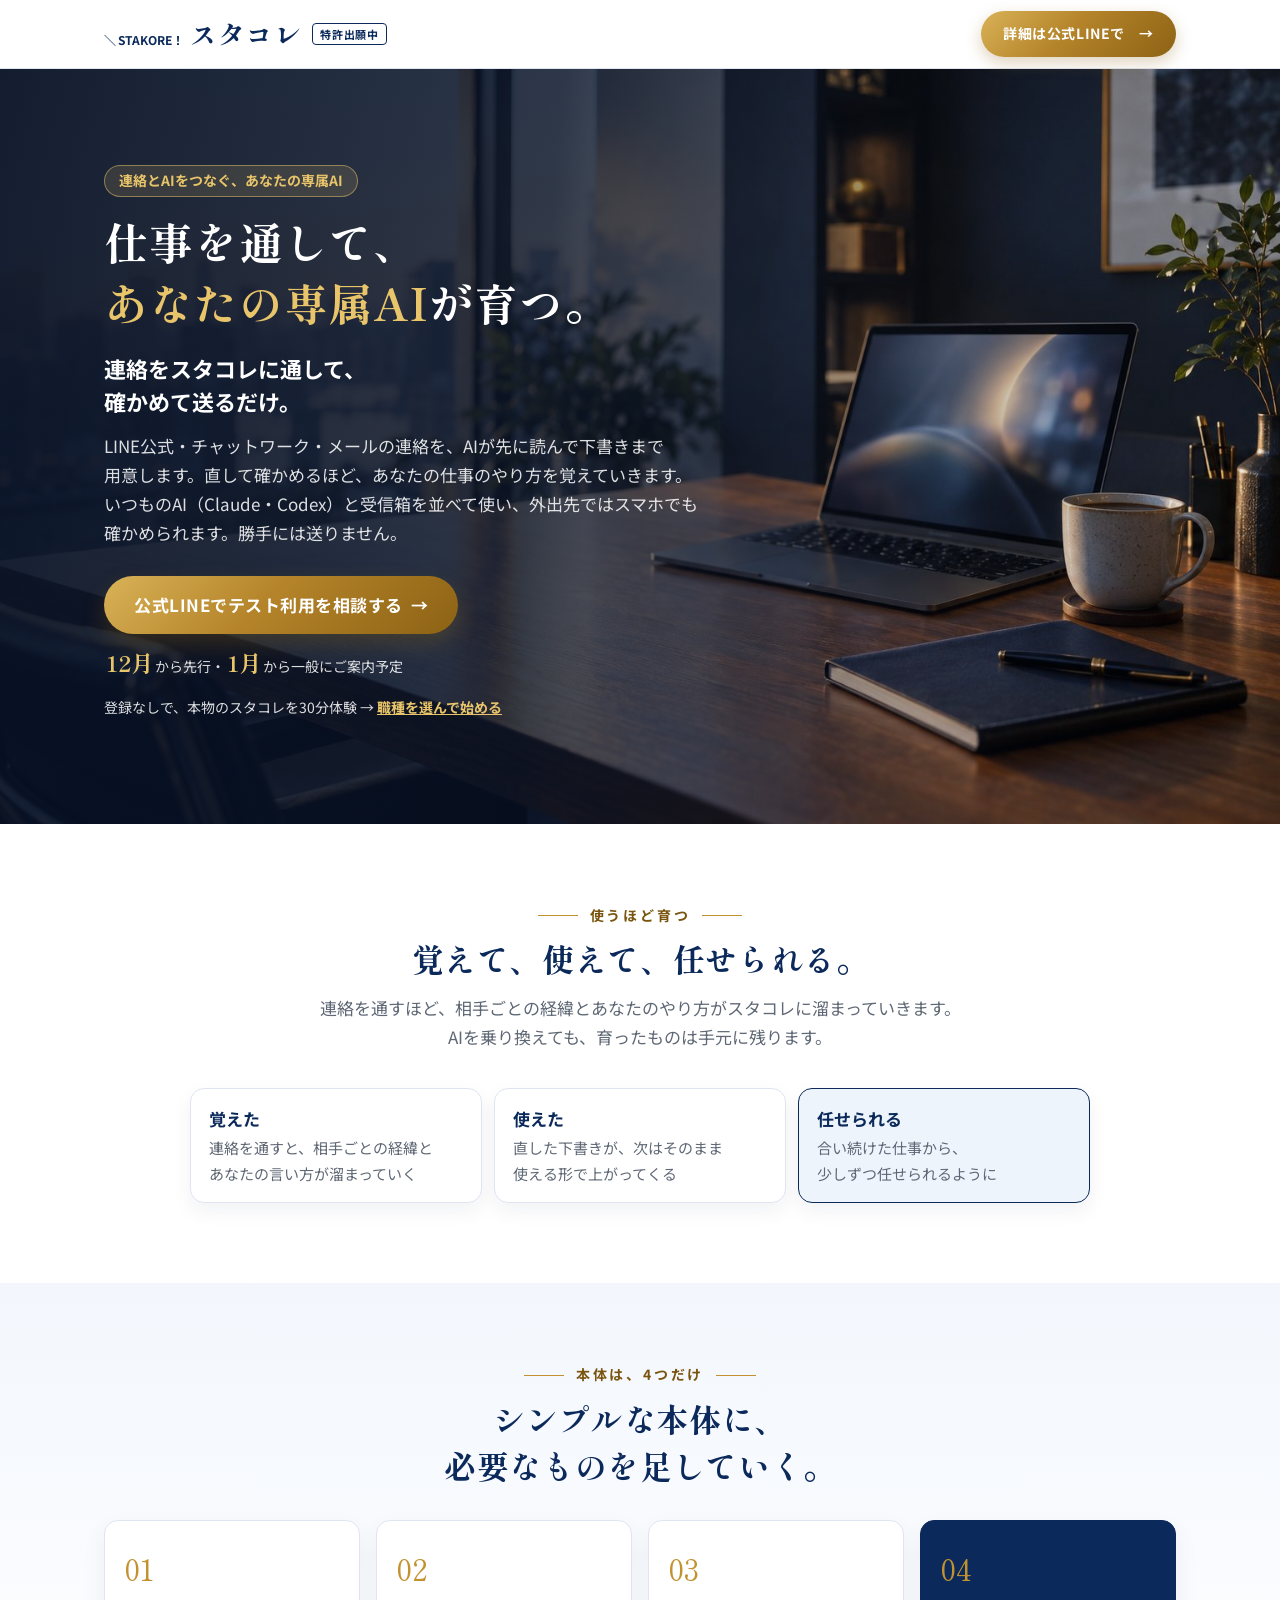
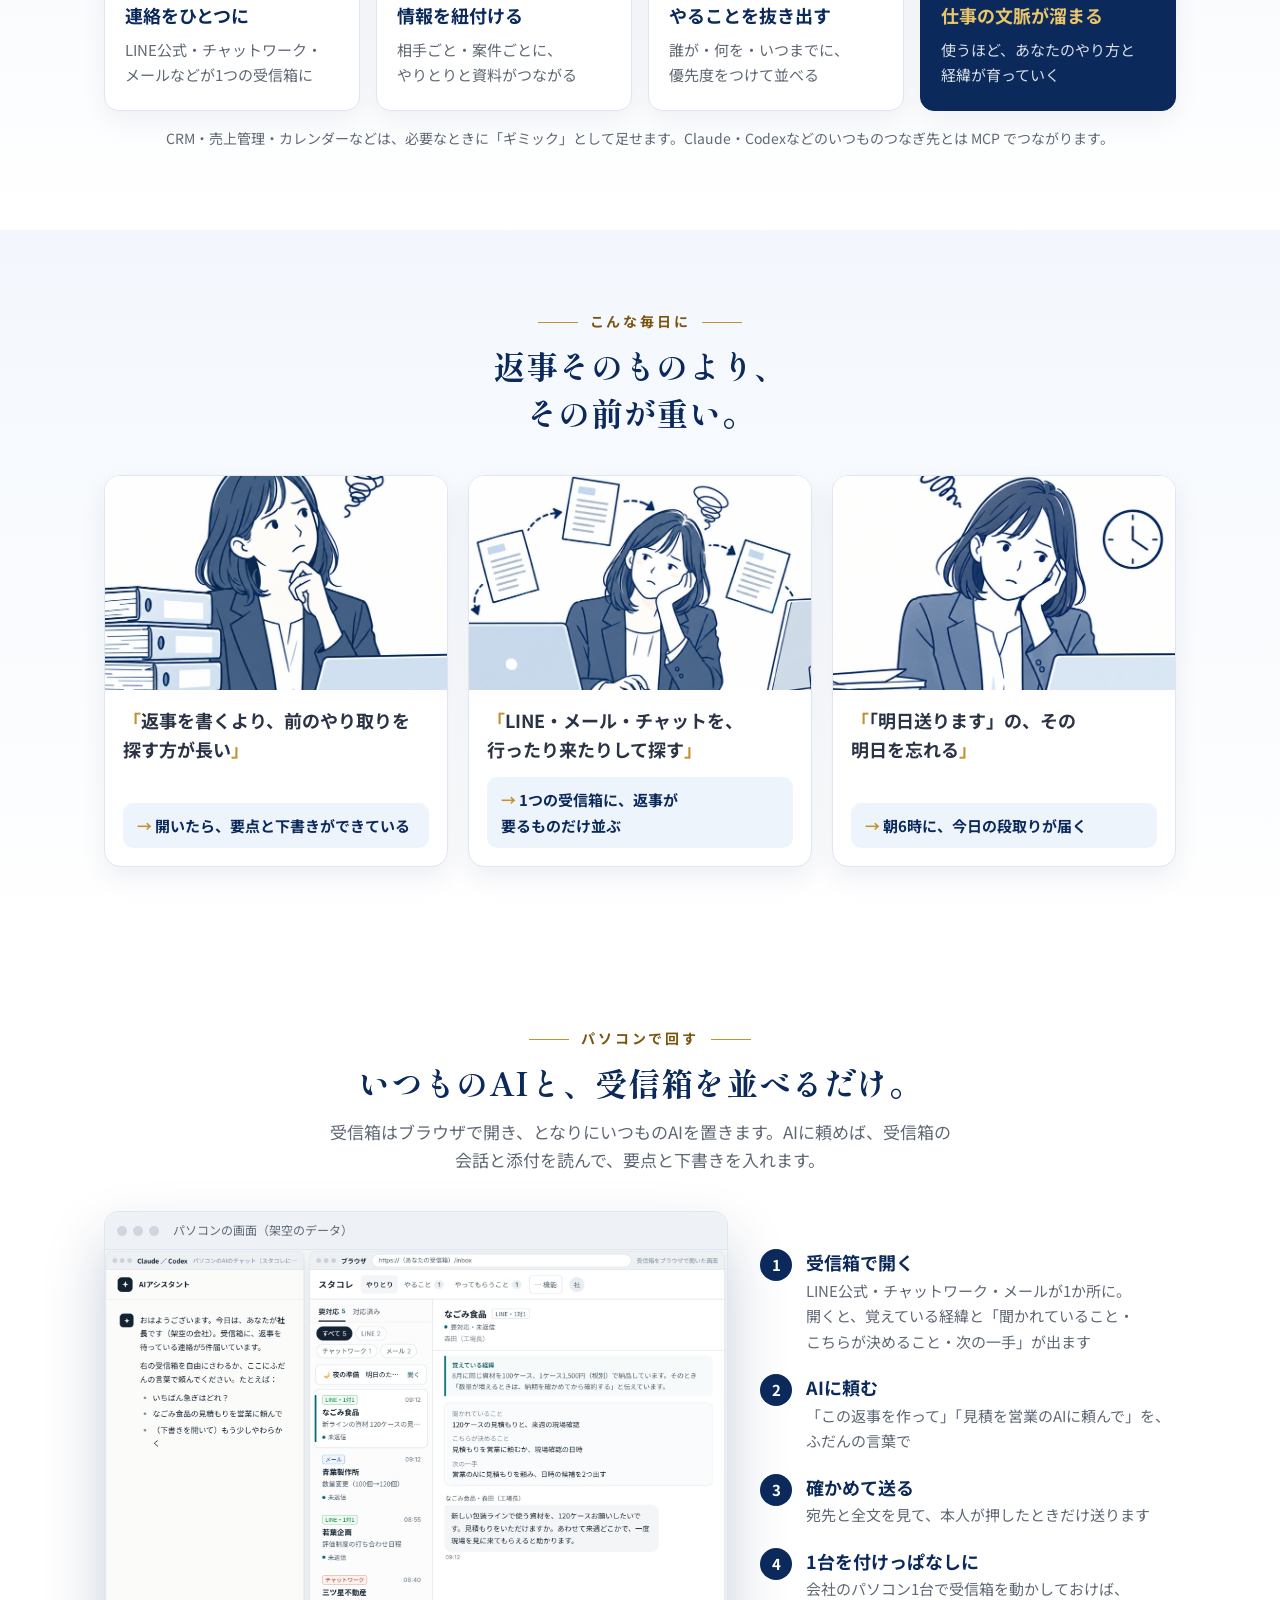
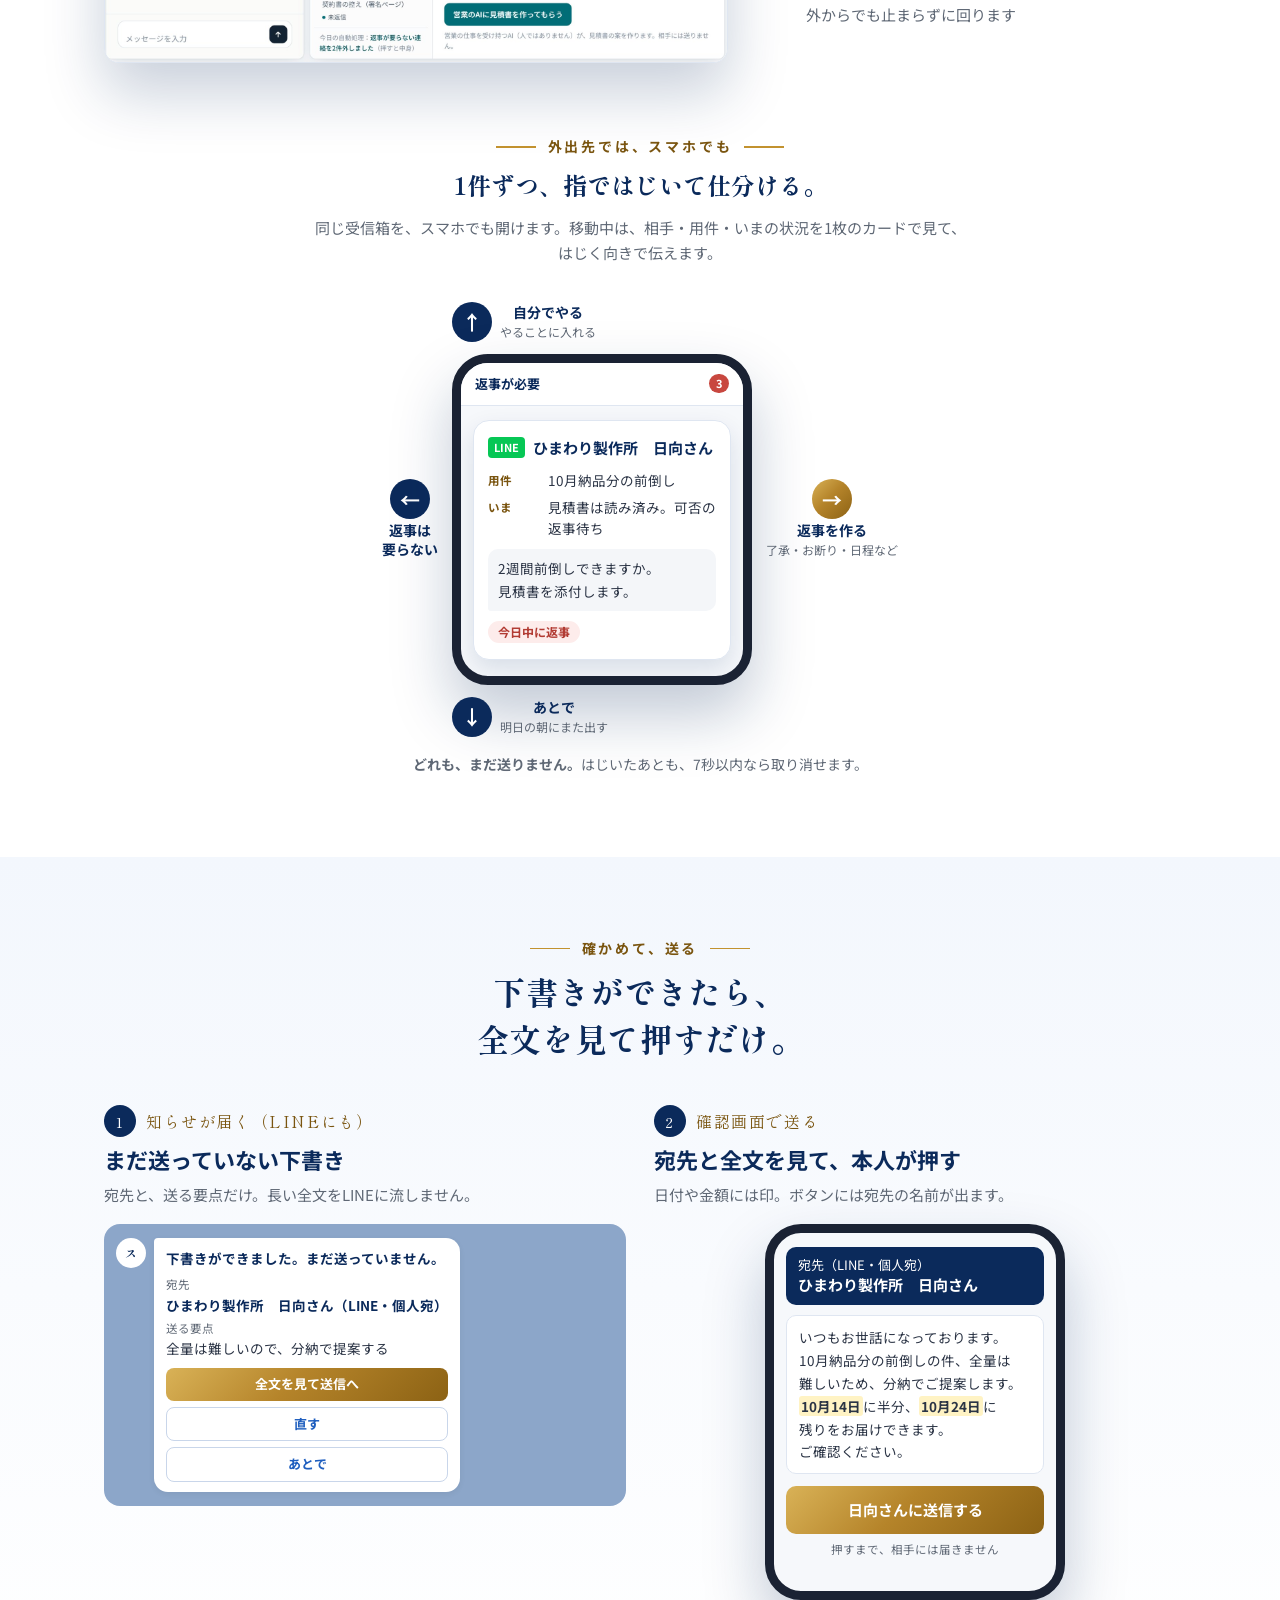
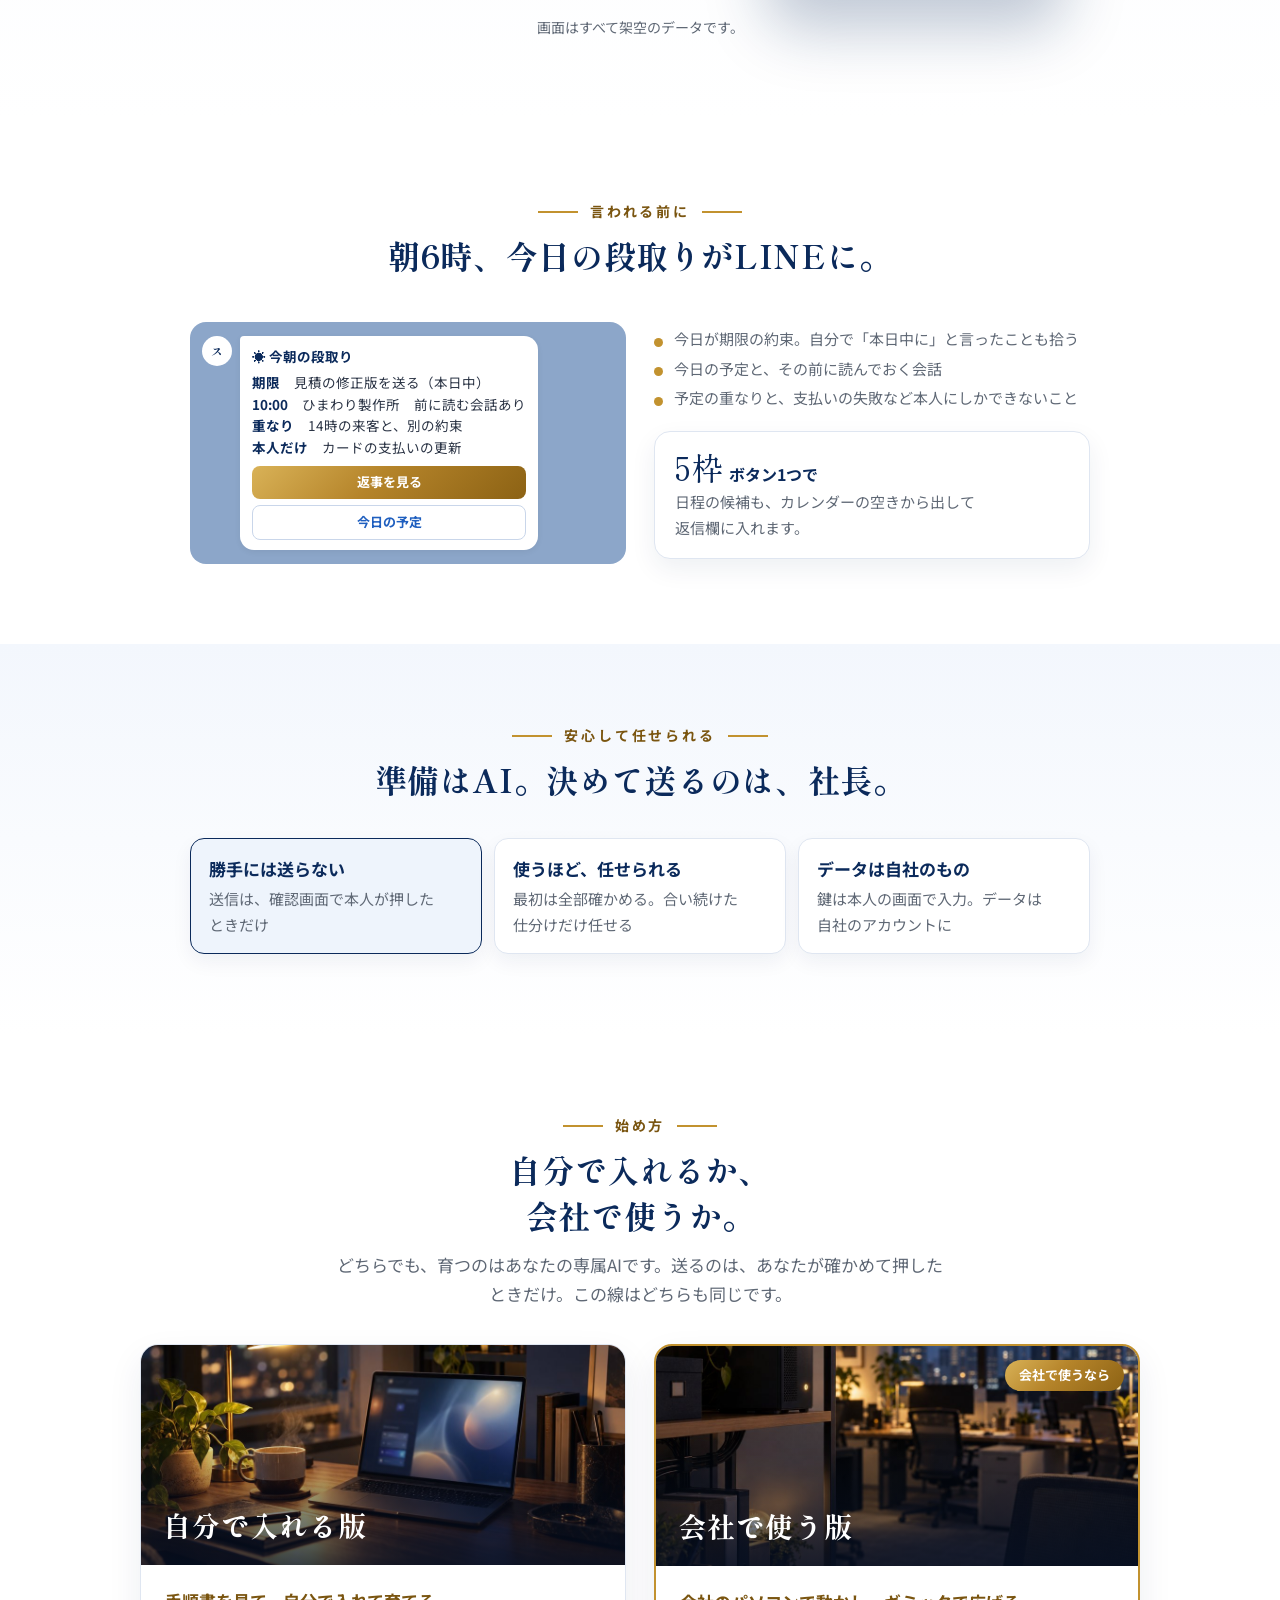
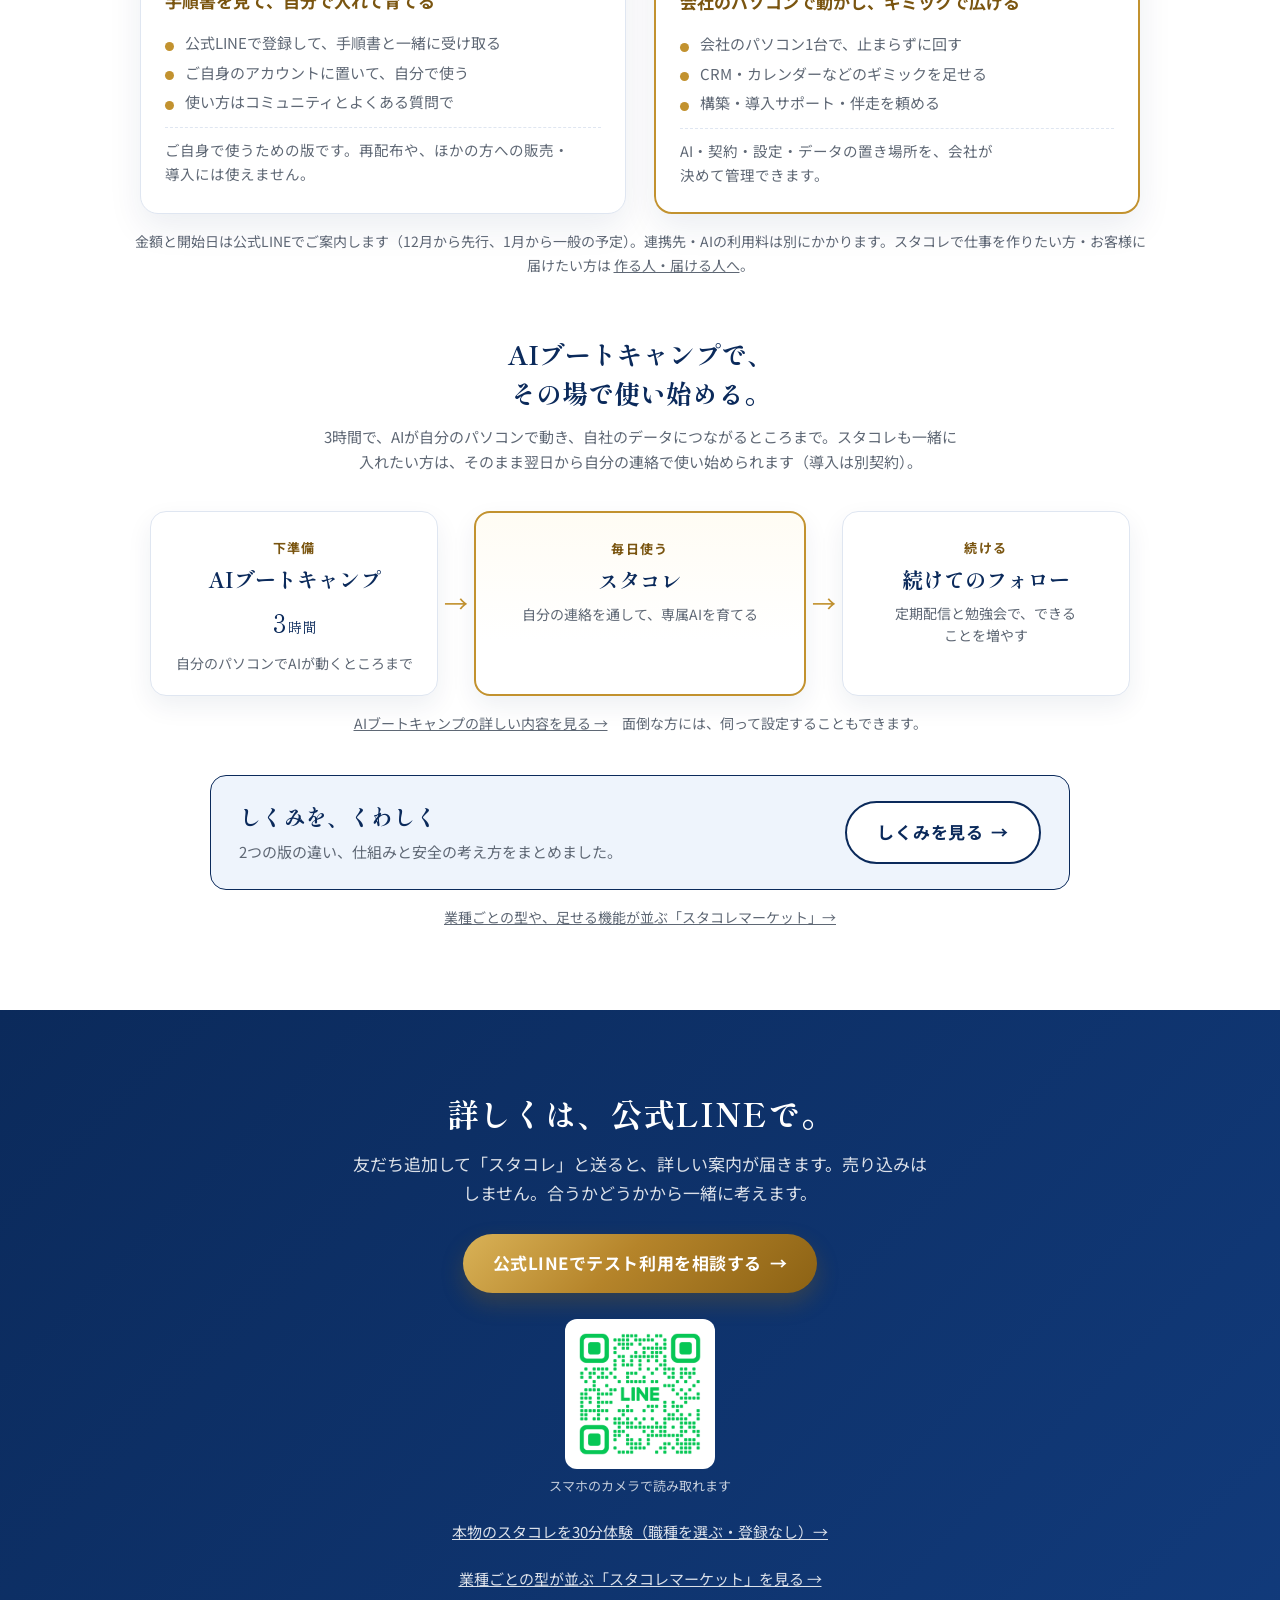
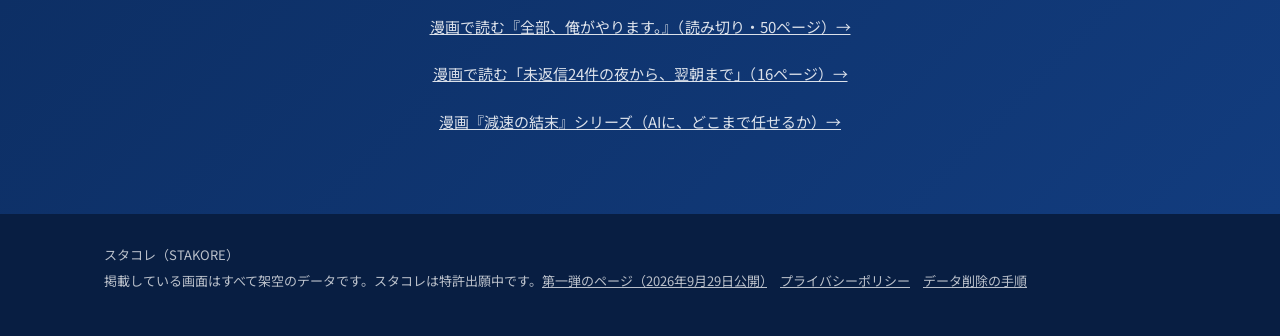
==== commit 14651829: "ブートキャンプの説明をブートキャンプLPとそろえる（スタコレの導入は別契約） Co-Authored-By: Claude Opus 5.5 <noreply@anthropic.com>" ====
--- a/index.html
+++ b/index.html
@@ -193,9 +193,9 @@
   </div>
   <p class="note">金額と開始日は公式LINEでご案内します（12月から先行、1月から一般の予定）。連携先・AIの利用料は別にかかります。スタコレで仕事を作りたい方・お客様に届けたい方は <a href="more/#partner">作る人・届ける人へ</a>。</p>
   <h3 style="text-align:center;margin-top:56px;font-family:var(--mincho);font-size:26px">AIブートキャンプで、<br>その場で使い始める。</h3>
-  <p class="lead" style="font-size:15px">3時間で、AIが自分のパソコンで動き、自社のデータにつながるところまで。スタコレもその場で入れて、翌日から自分の連絡で使えます。</p>
+  <p class="lead" style="font-size:15px">3時間で、AIが自分のパソコンで動き、自社のデータにつながるところまで。スタコレも一緒に入れたい方は、そのまま翌日から自分の連絡で使い始められます（導入は別契約）。</p>
   <div class="path">
-    <div class="pstep"><span class="t">下準備</span><b>AIブートキャンプ</b><div class="v">3<small>時間</small></div><p>AIが動き、スタコレが入るところまで</p></div>
+    <div class="pstep"><span class="t">下準備</span><b>AIブートキャンプ</b><div class="v">3<small>時間</small></div><p>自分のパソコンでAIが動くところまで</p></div>
     <div class="par">→</div>
     <div class="pstep main"><span class="t">毎日使う</span><b>スタコレ</b><p>自分の連絡を通して、専属AIを育てる</p></div>
     <div class="par">→</div>
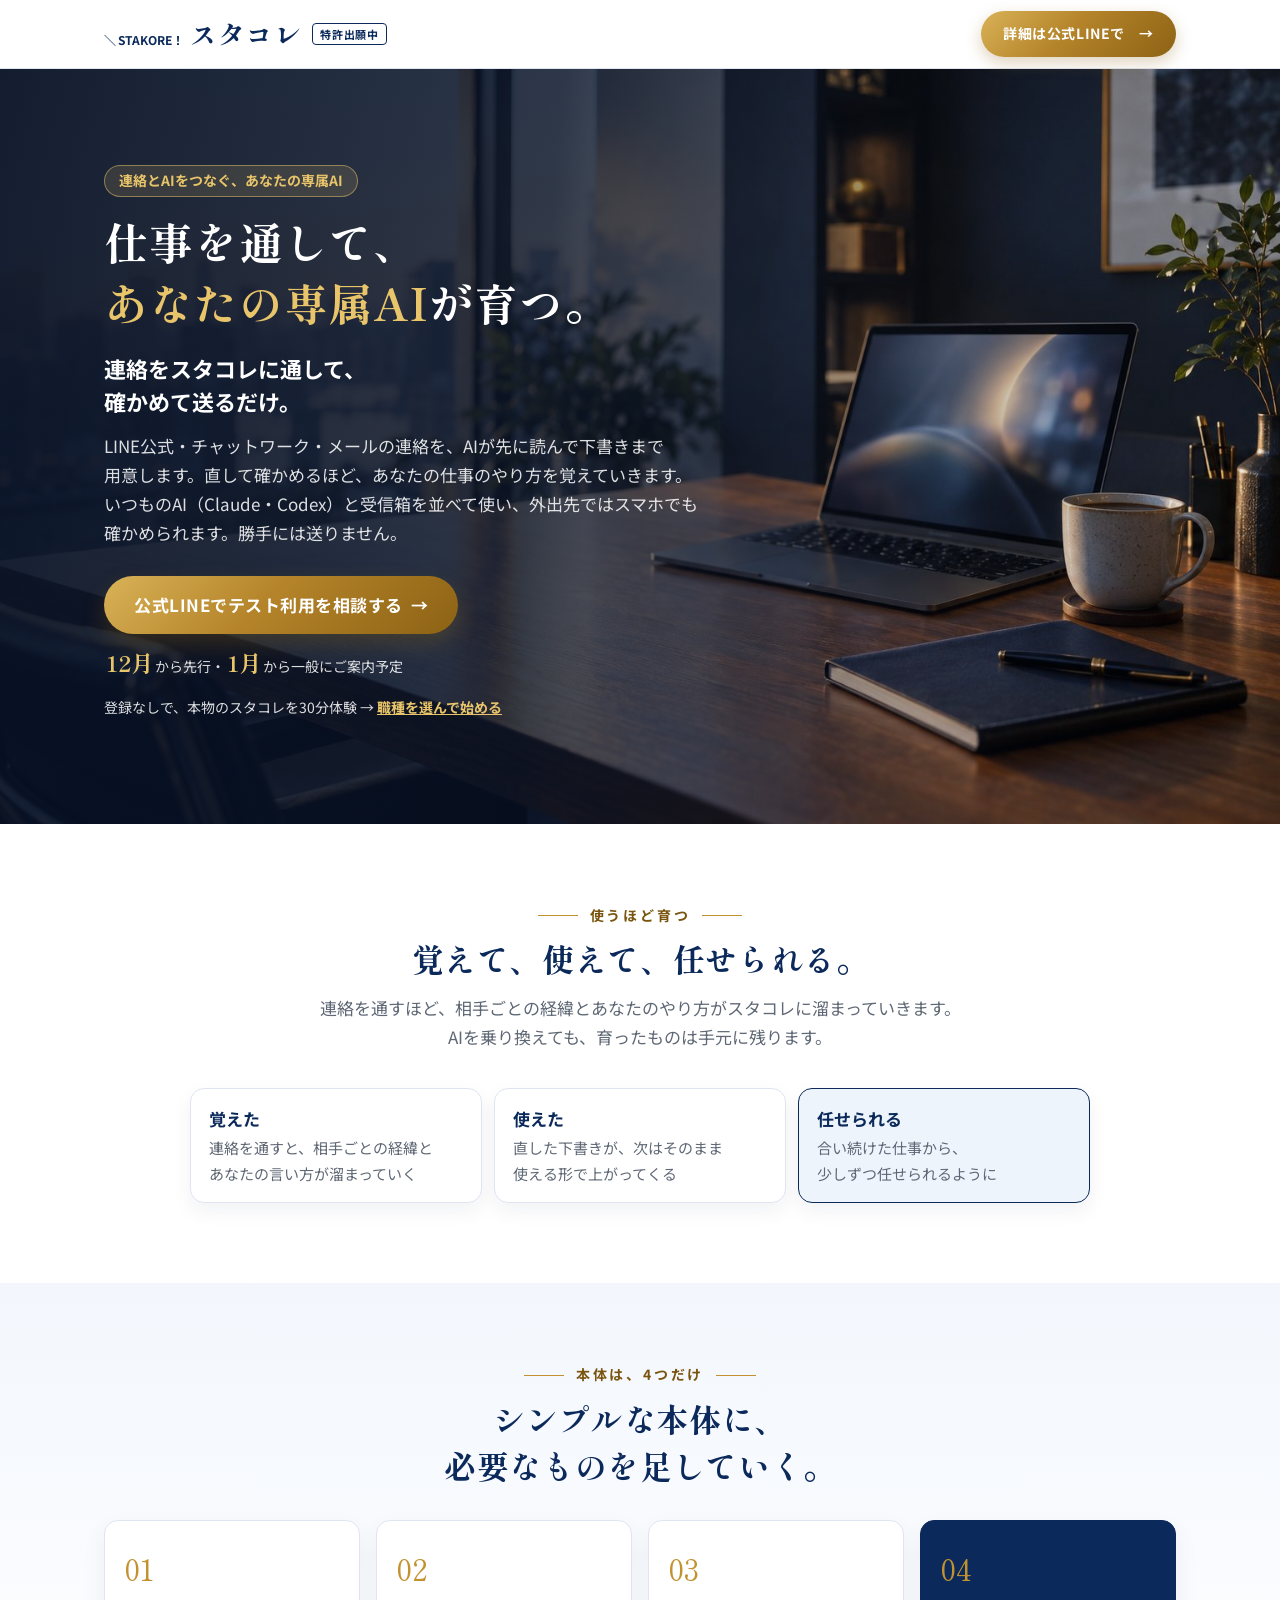
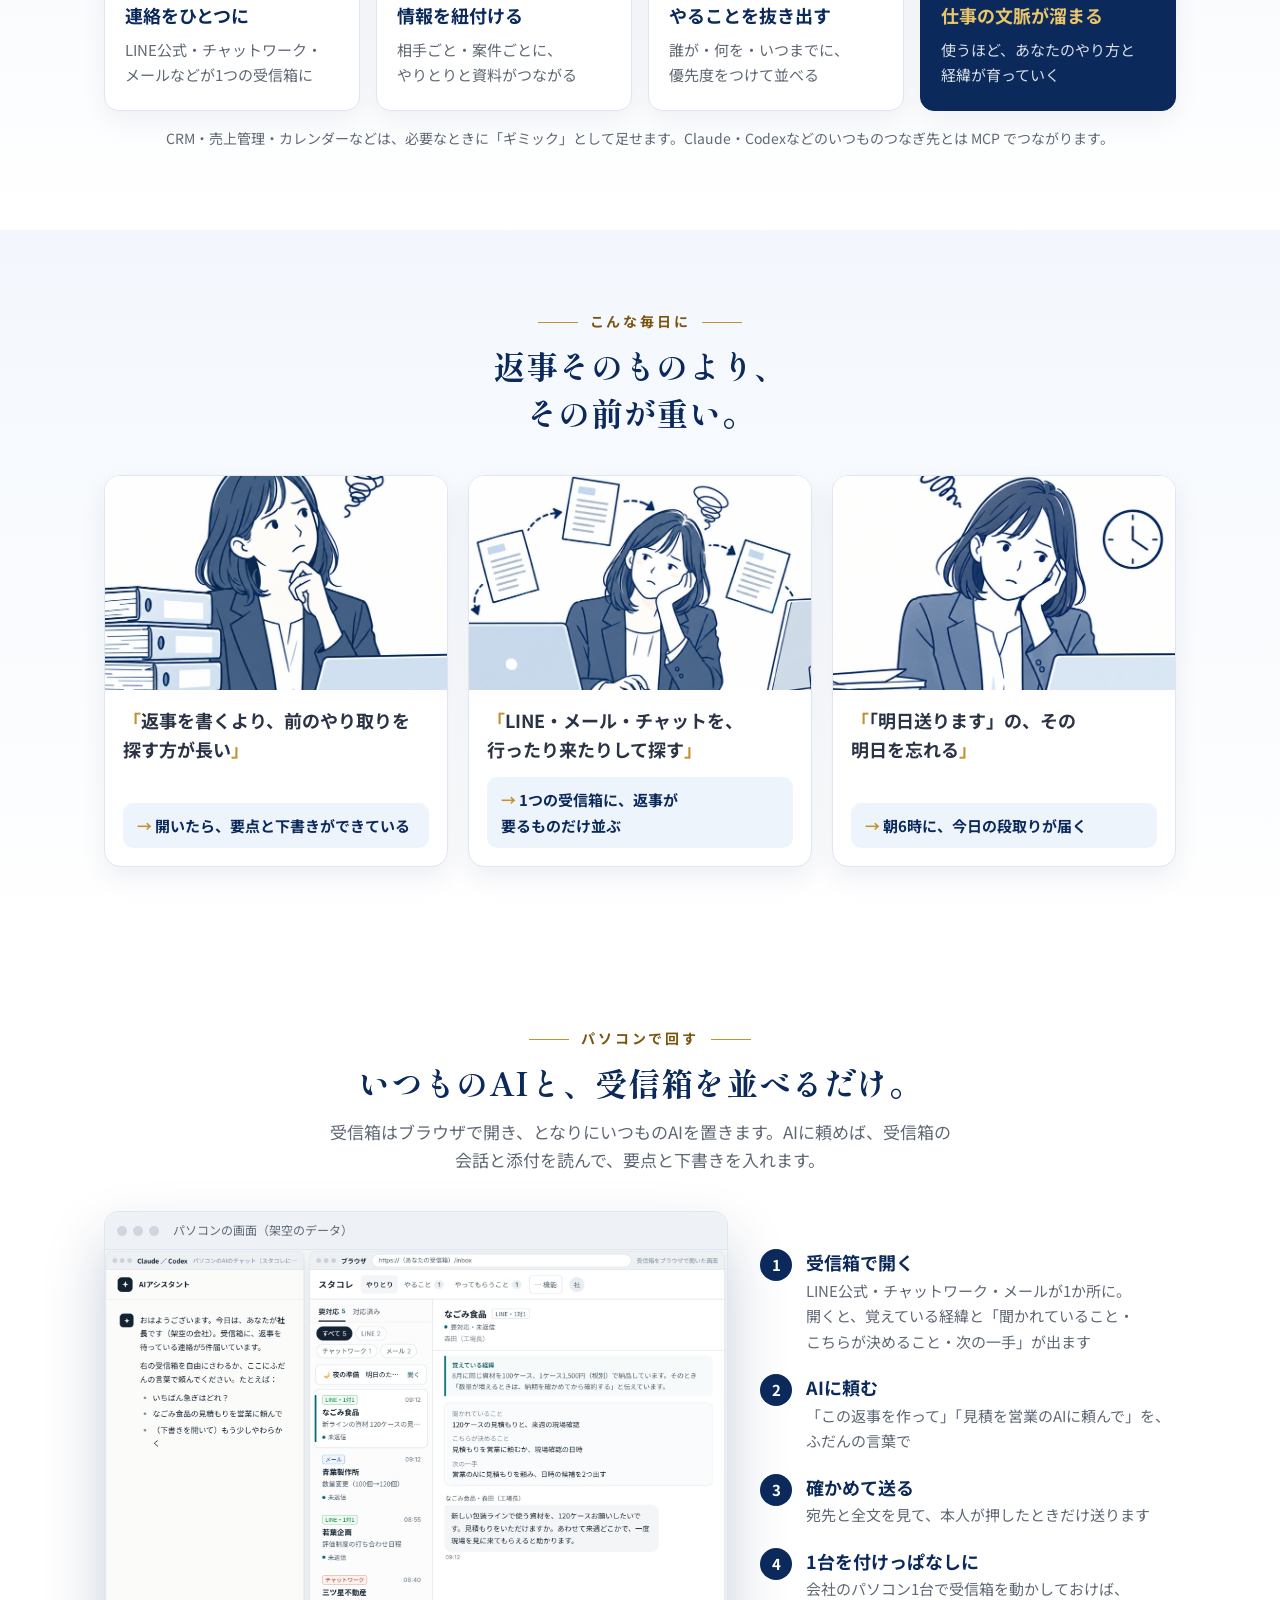
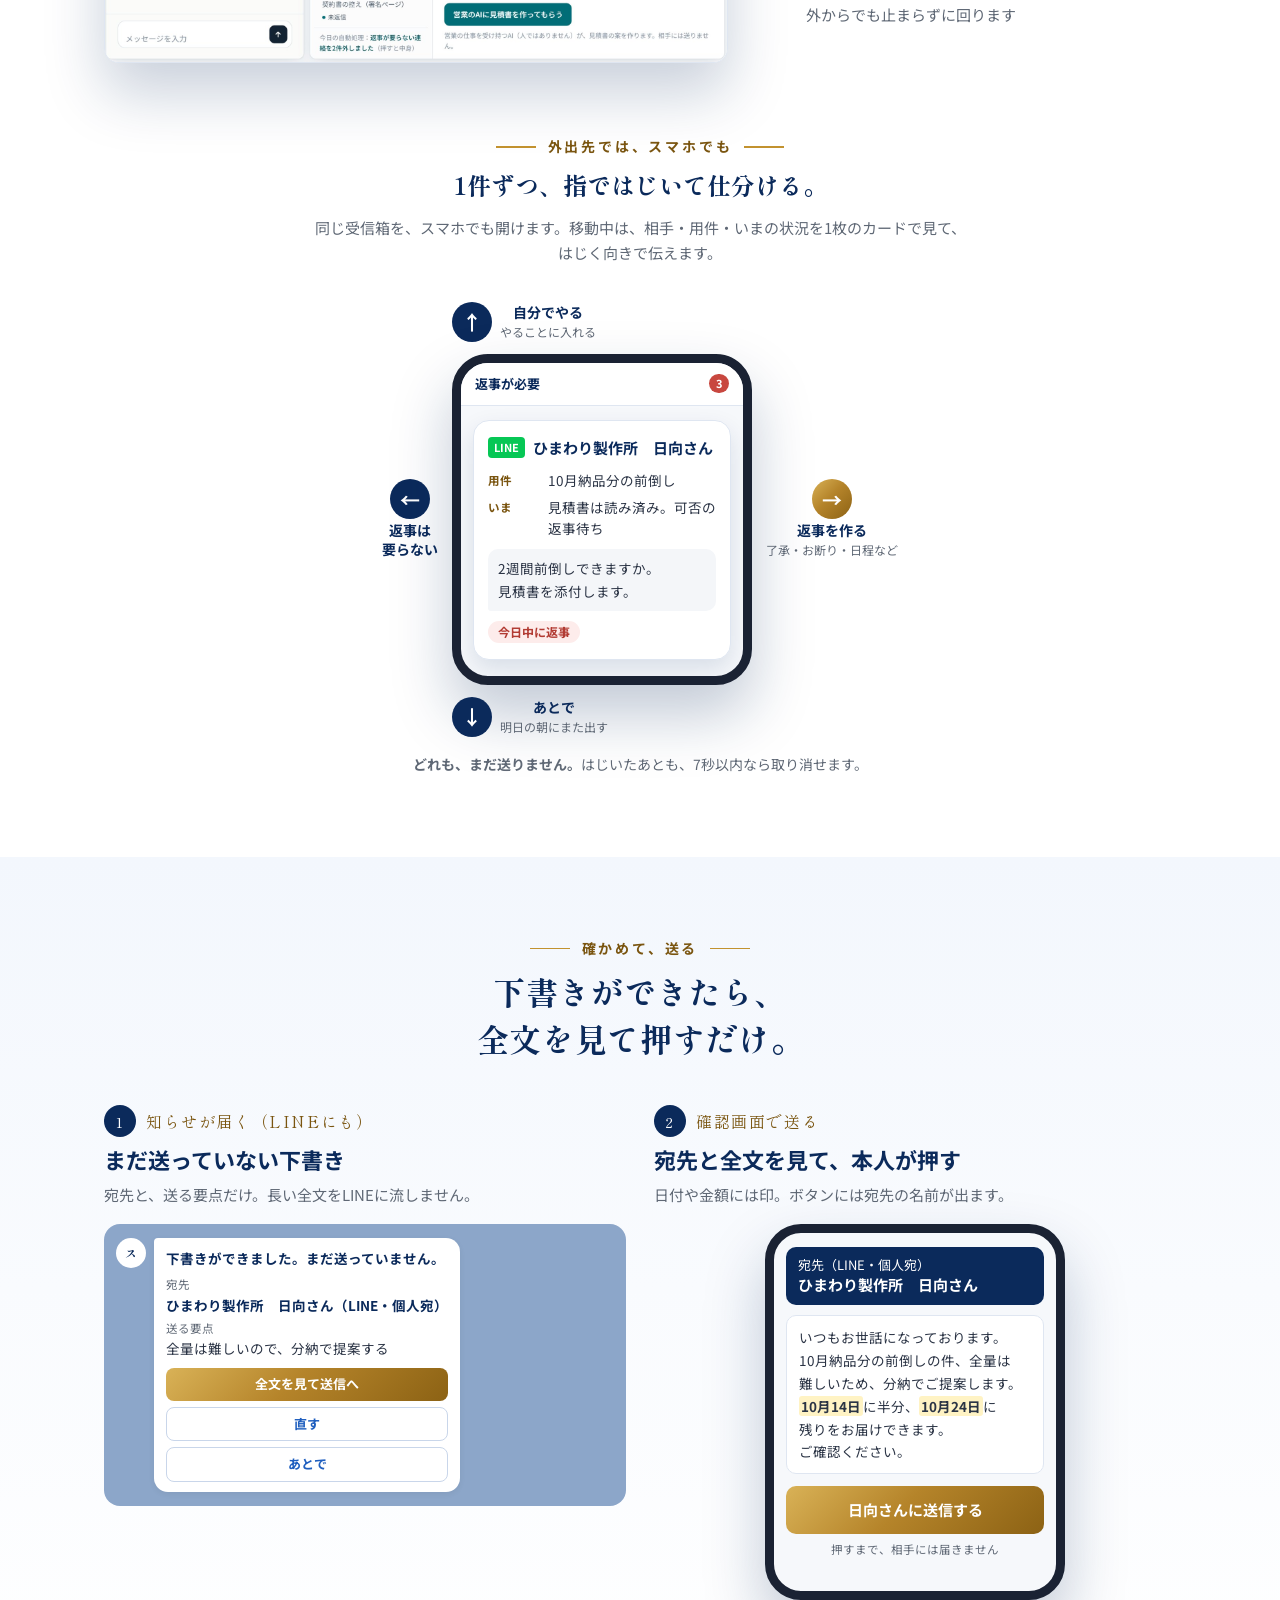
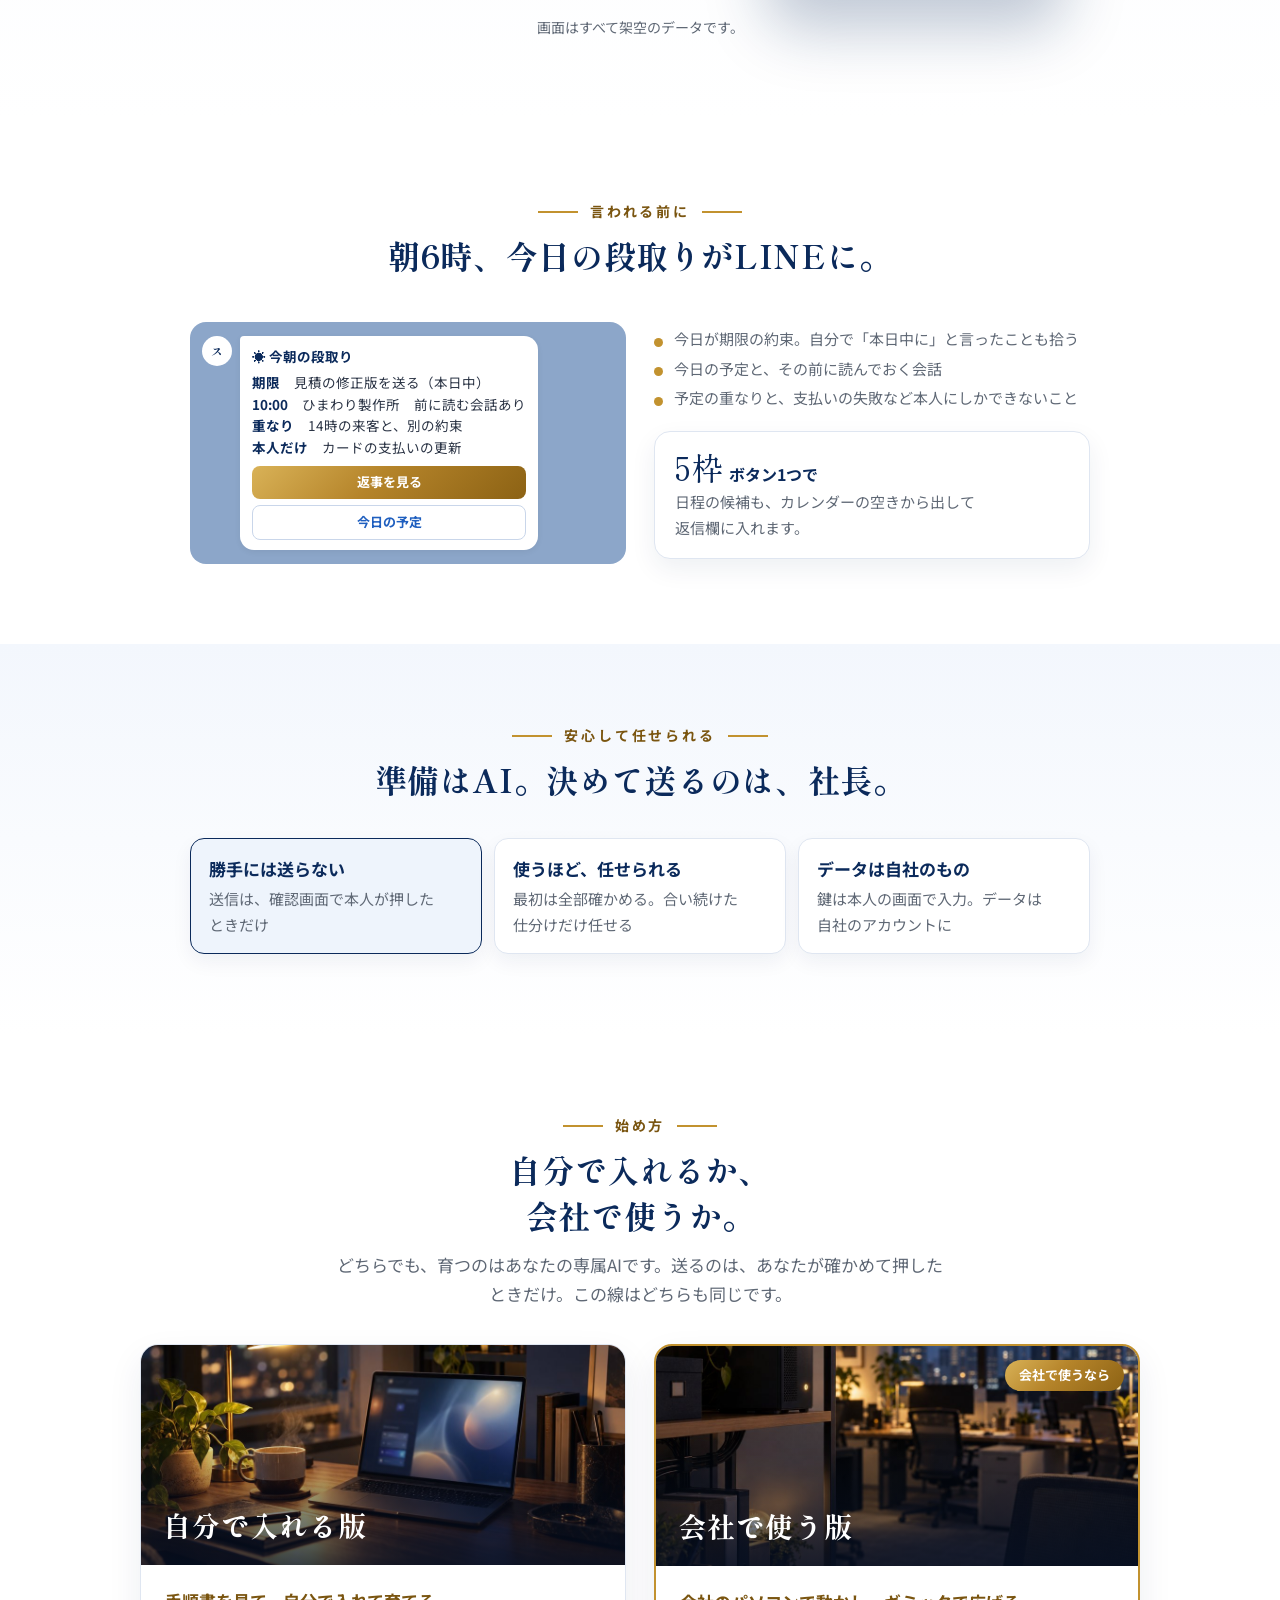
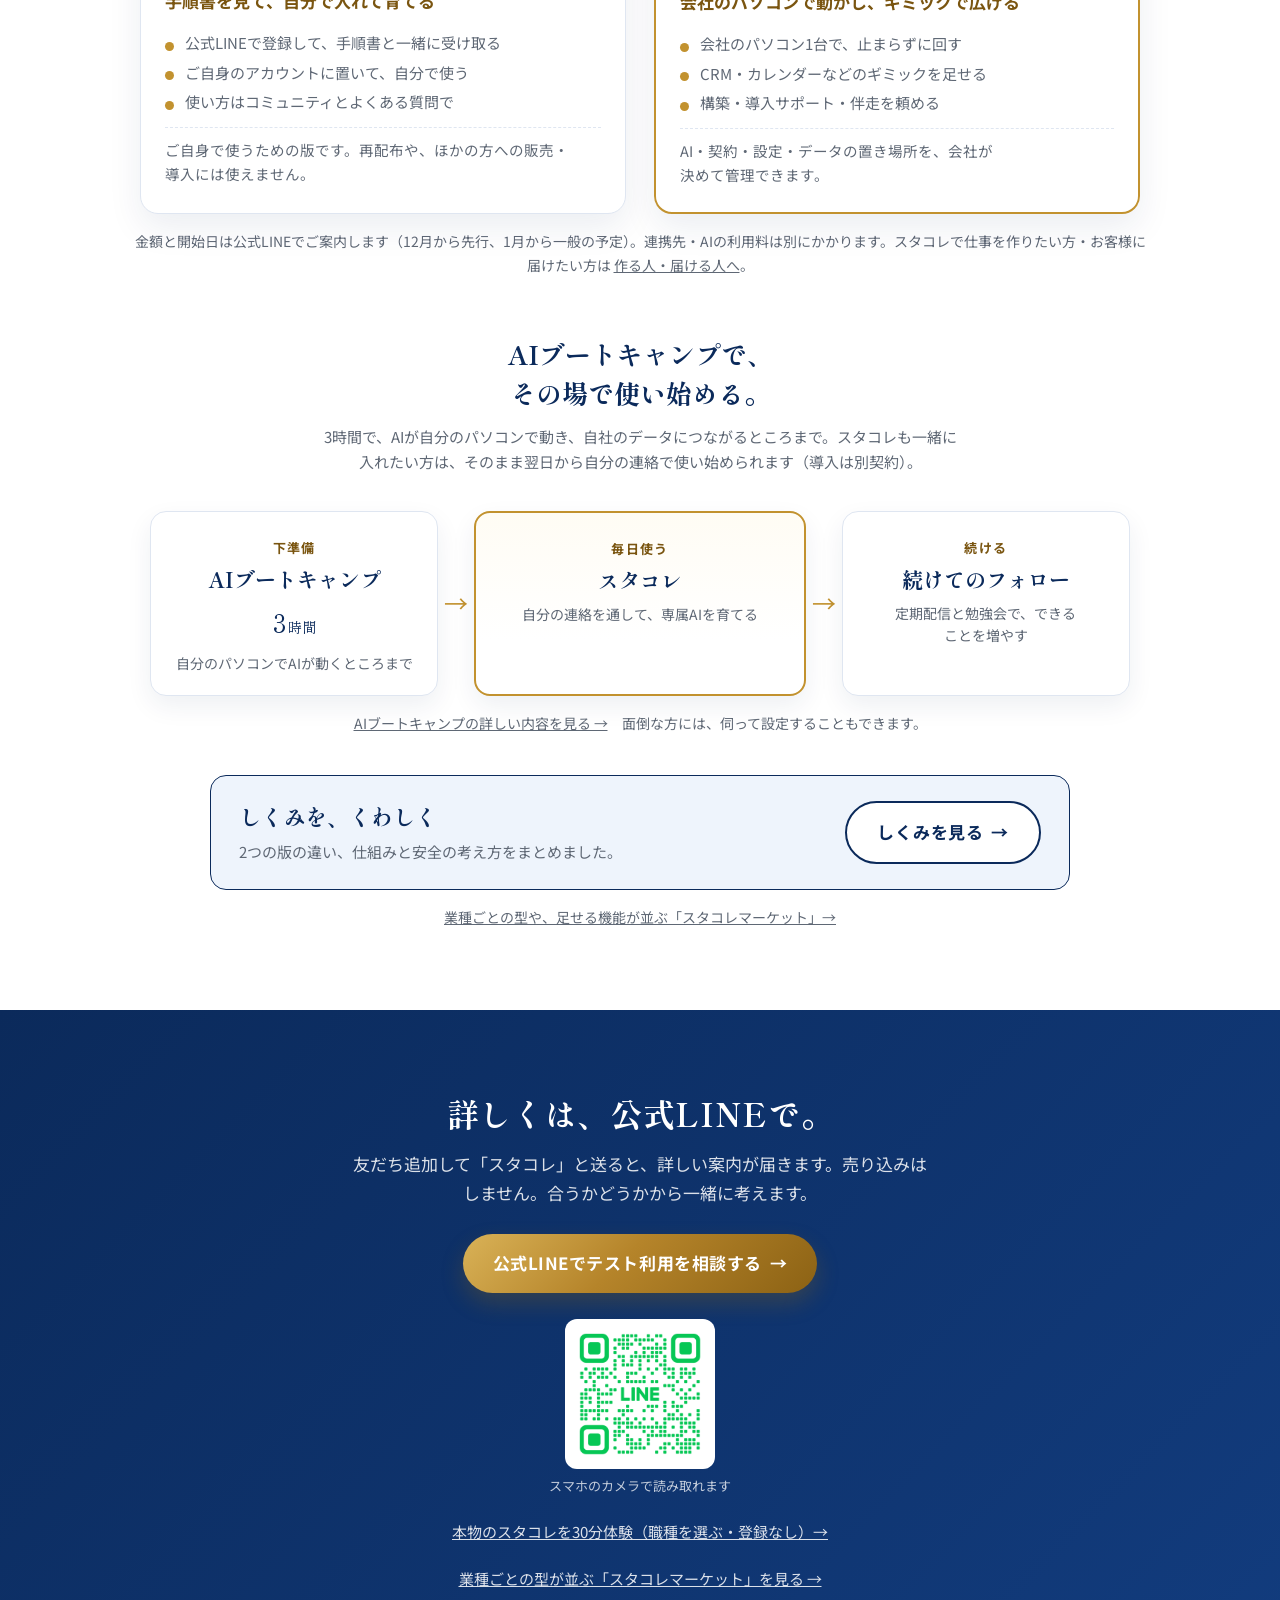
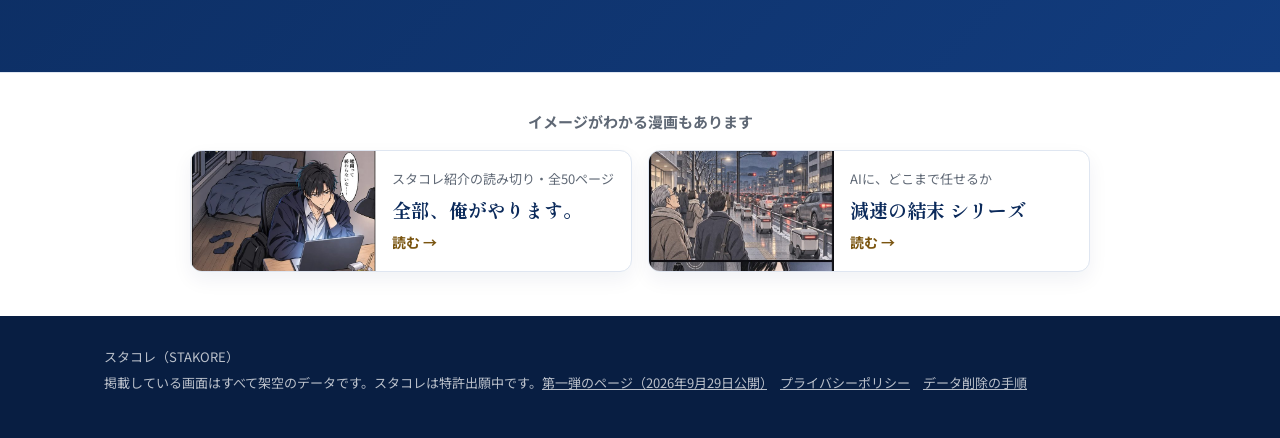
==== commit 18c7e545: "トップの一番下に漫画のバナー（読み切り・減速の結末シリーズ） Co-Authored-By: Claude Opus 5.5 <noreply@anthropic.com>" ====
--- a/index.html
+++ b/index.html
@@ -217,9 +217,15 @@
   <div><div class="qr"><img src="img/line-qr.png" alt="公式LINEの友だち追加QRコード" width="150" height="150"><span>スマホのカメラで読み取れます</span></div></div>
   <a class="sub2" href="demo/taiken.html">本物のスタコレを30分体験（職種を選ぶ・登録なし）→</a>
   <a class="sub2" href="market/">業種ごとの型が並ぶ「スタコレマーケット」を見る →</a>
-  <a class="sub2" href="https://oreleve-manga.m-gomita.workers.dev/">漫画で読む『全部、俺がやります。』（読み切り・50ページ）→</a>
-  <a class="sub2" href="manga/">漫画で読む「未返信24件の夜から、翌朝まで」（16ページ）→</a>
-  <a class="sub2" href="more/#manga">漫画『減速の結末』シリーズ（AIに、どこまで任せるか）→</a>
+</div></section>
+
+<!-- 漫画のバナー -->
+<section class="mbn"><div class="w">
+  <p class="mbn-h">イメージがわかる漫画もあります</p>
+  <div class="mbn-row">
+    <a class="mb" href="https://oreleve-manga.m-gomita.workers.dev/"><span class="im" style="background-image:url(img/manga-b/ore.jpg);background-position:center 45%"></span><span class="tx"><small>スタコレ紹介の読み切り・全50ページ</small><b>全部、俺がやります。</b><em>読む →</em></span></a>
+    <a class="mb" href="more/#manga"><span class="im" style="background-image:url(img/manga-b/gen.jpg);background-position:center 40%"></span><span class="tx"><small>AIに、どこまで任せるか</small><b>減速の結末 シリーズ</b><em>読む →</em></span></a>
+  </div>
 </div></section>
 
 <footer><div class="w">
--- a/css/site.css
+++ b/css/site.css
@@ -472,3 +472,14 @@
 @media(max-width:860px){.fmflow{grid-template-columns:1fr}.pick{grid-template-columns:1fr}}
 
 .fmcta .fmsub{margin:-4px 0 0;font-size:14px;color:rgba(255,255,255,.78)}
+
+.mbn{padding:36px 0 44px;background:#fff;border-top:1px solid var(--line)}
+.mbn-h{text-align:center;font-size:15px;font-weight:700;color:var(--ink2);margin:0 0 16px}
+.mbn-row{display:grid;grid-template-columns:1fr 1fr;gap:16px;max-width:900px;margin:0 auto}
+.mb{display:flex;align-items:stretch;border:1px solid var(--line);border-radius:12px;overflow:hidden;text-decoration:none;color:var(--ink);background:#fff;box-shadow:0 8px 20px rgba(11,42,91,.06)}
+.mb .im{width:42%;min-height:120px;background-size:cover;background-position:center top}
+.mb .tx{flex:1;padding:14px 16px;display:flex;flex-direction:column;justify-content:center;gap:4px}
+.mb small{font-size:13px;color:var(--ink2)}
+.mb b{font-family:var(--mincho);font-size:19px;color:var(--blue)}
+.mb em{font-style:normal;font-size:14px;font-weight:700;color:var(--gold-deep)}
+@media(max-width:640px){.mbn-row{grid-template-columns:1fr}}
